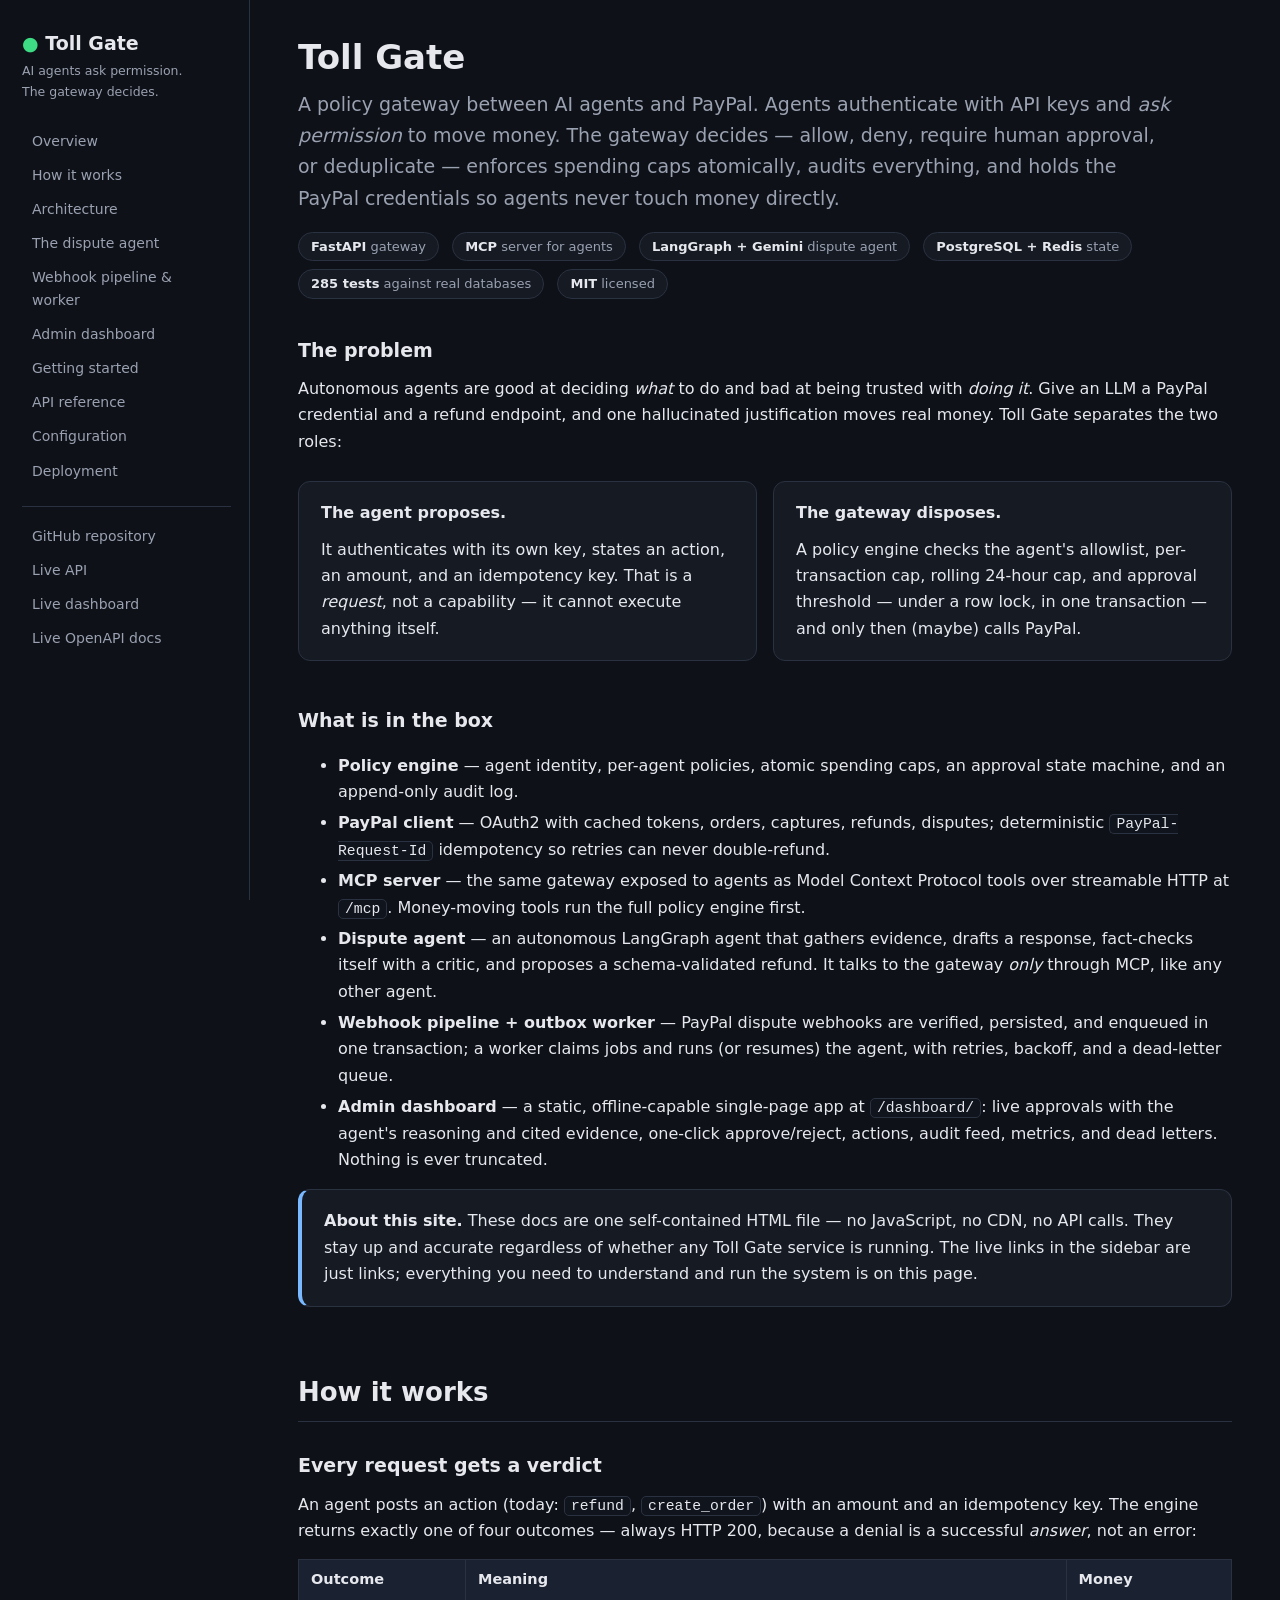
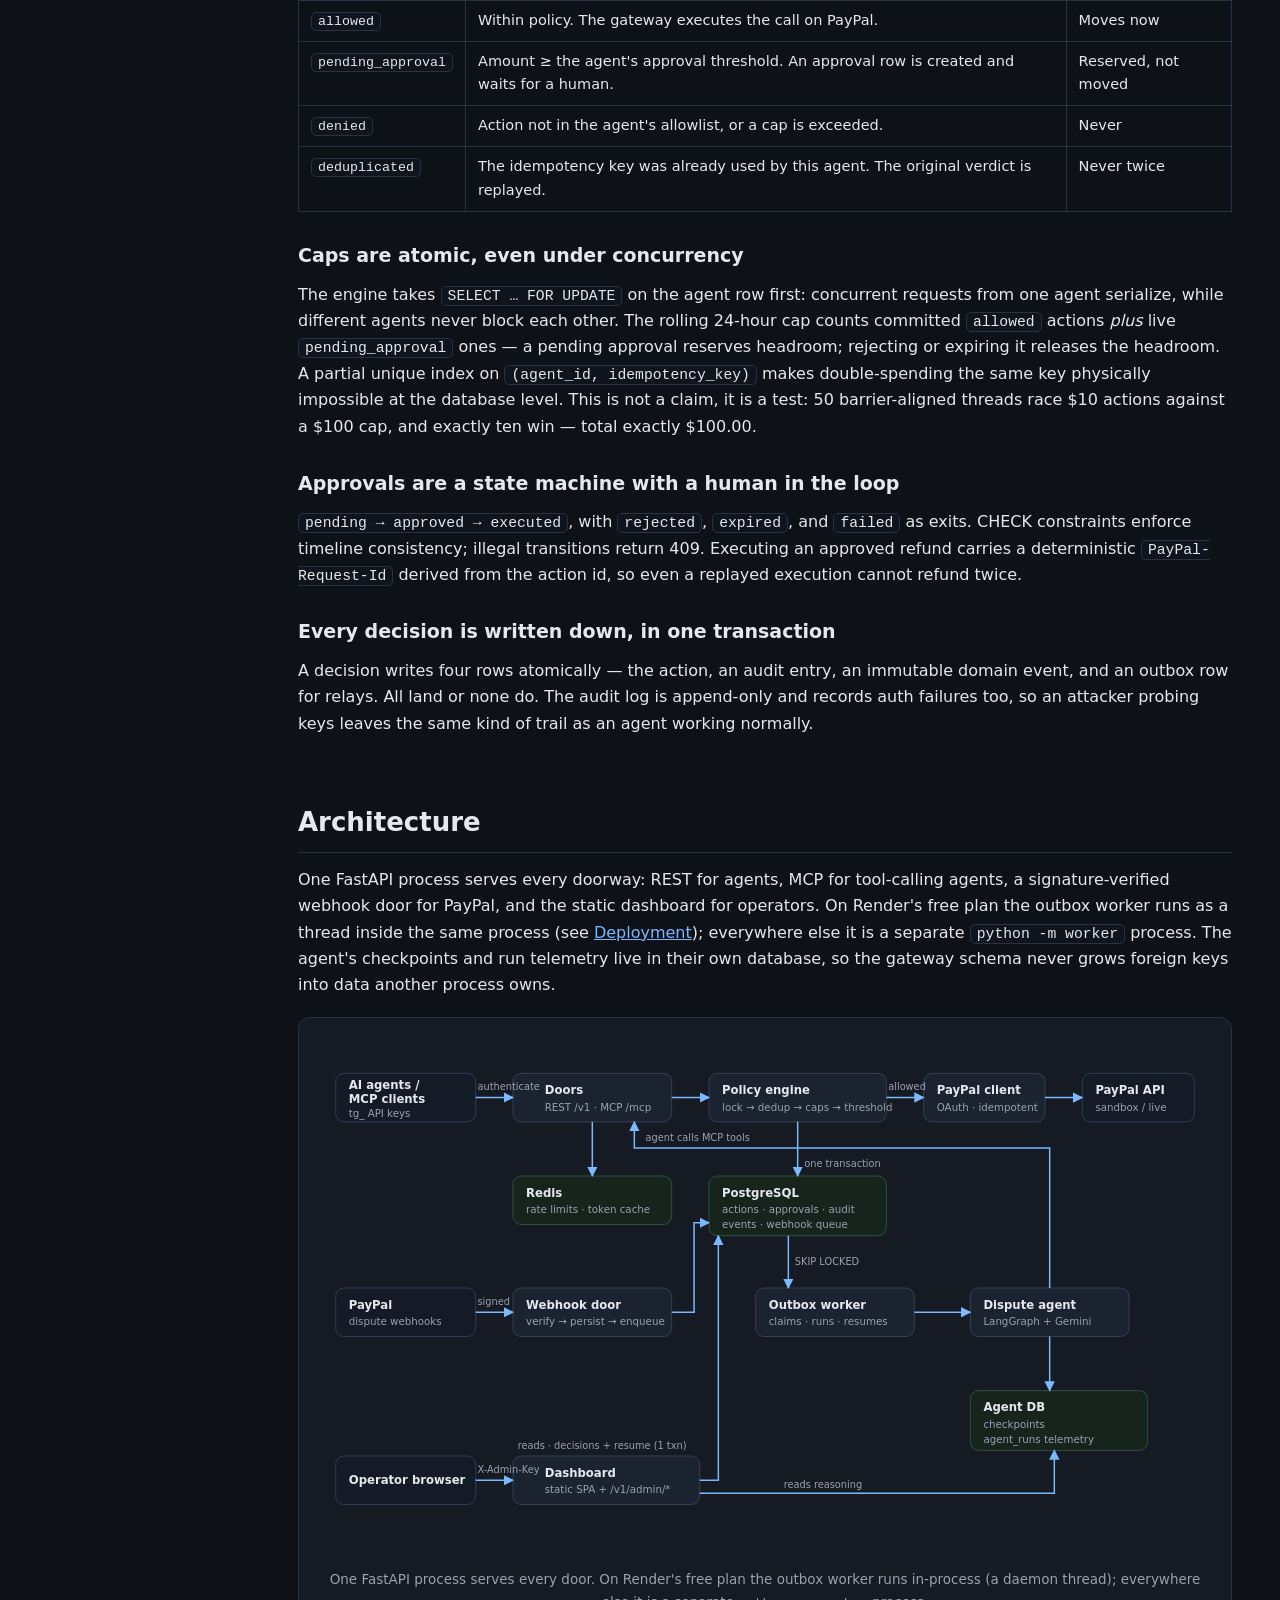
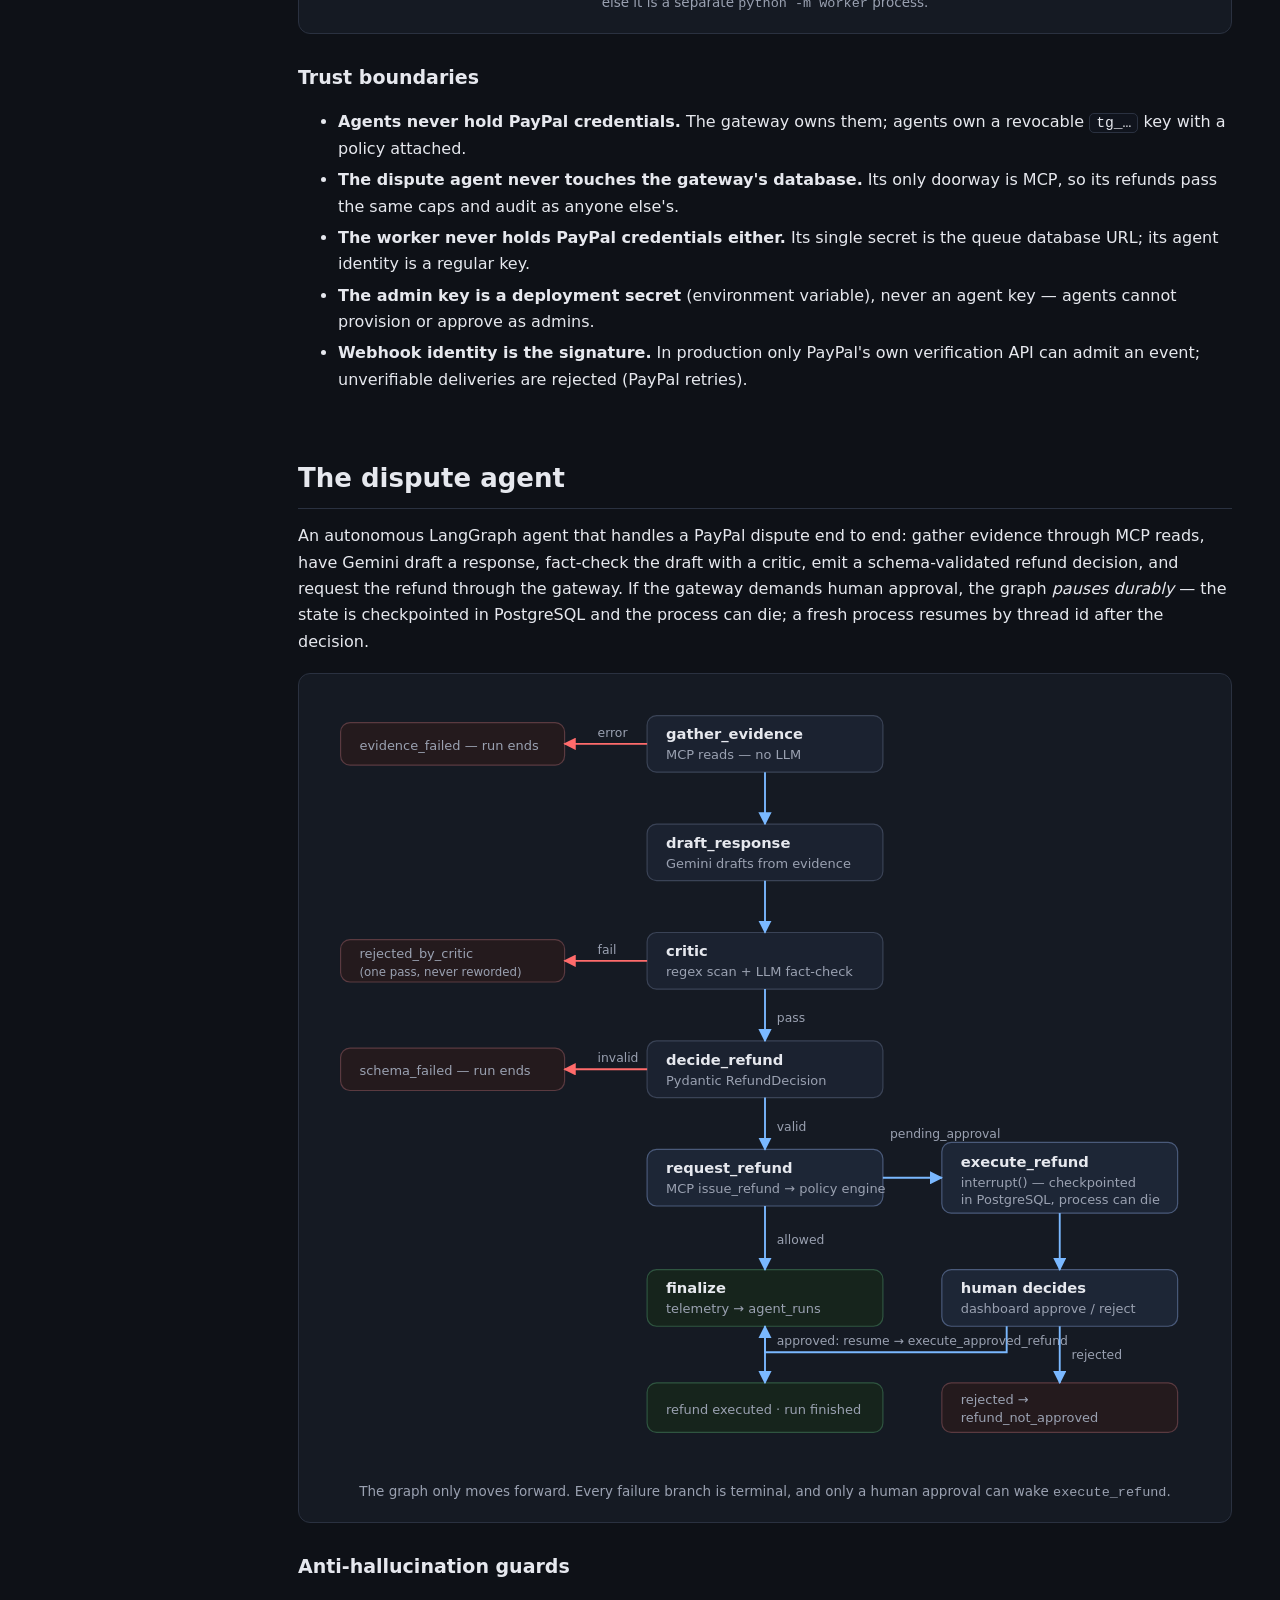
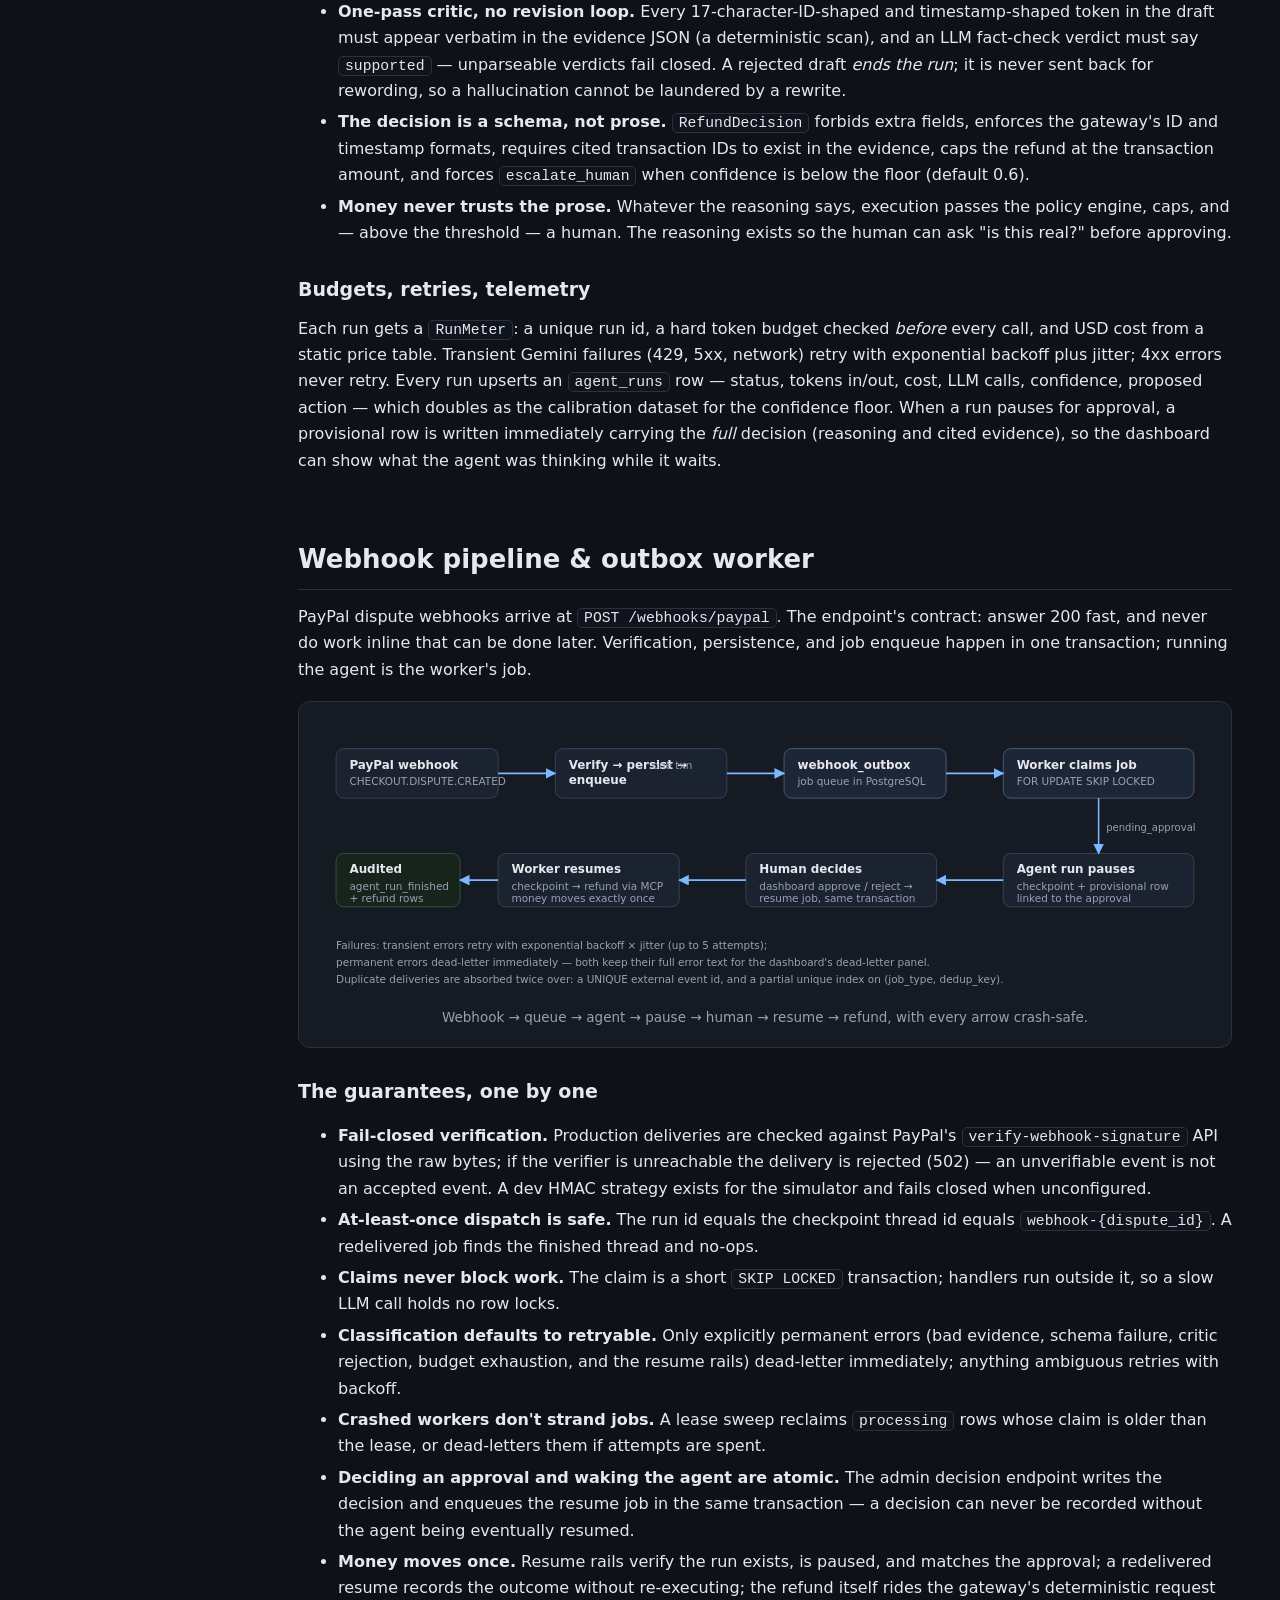
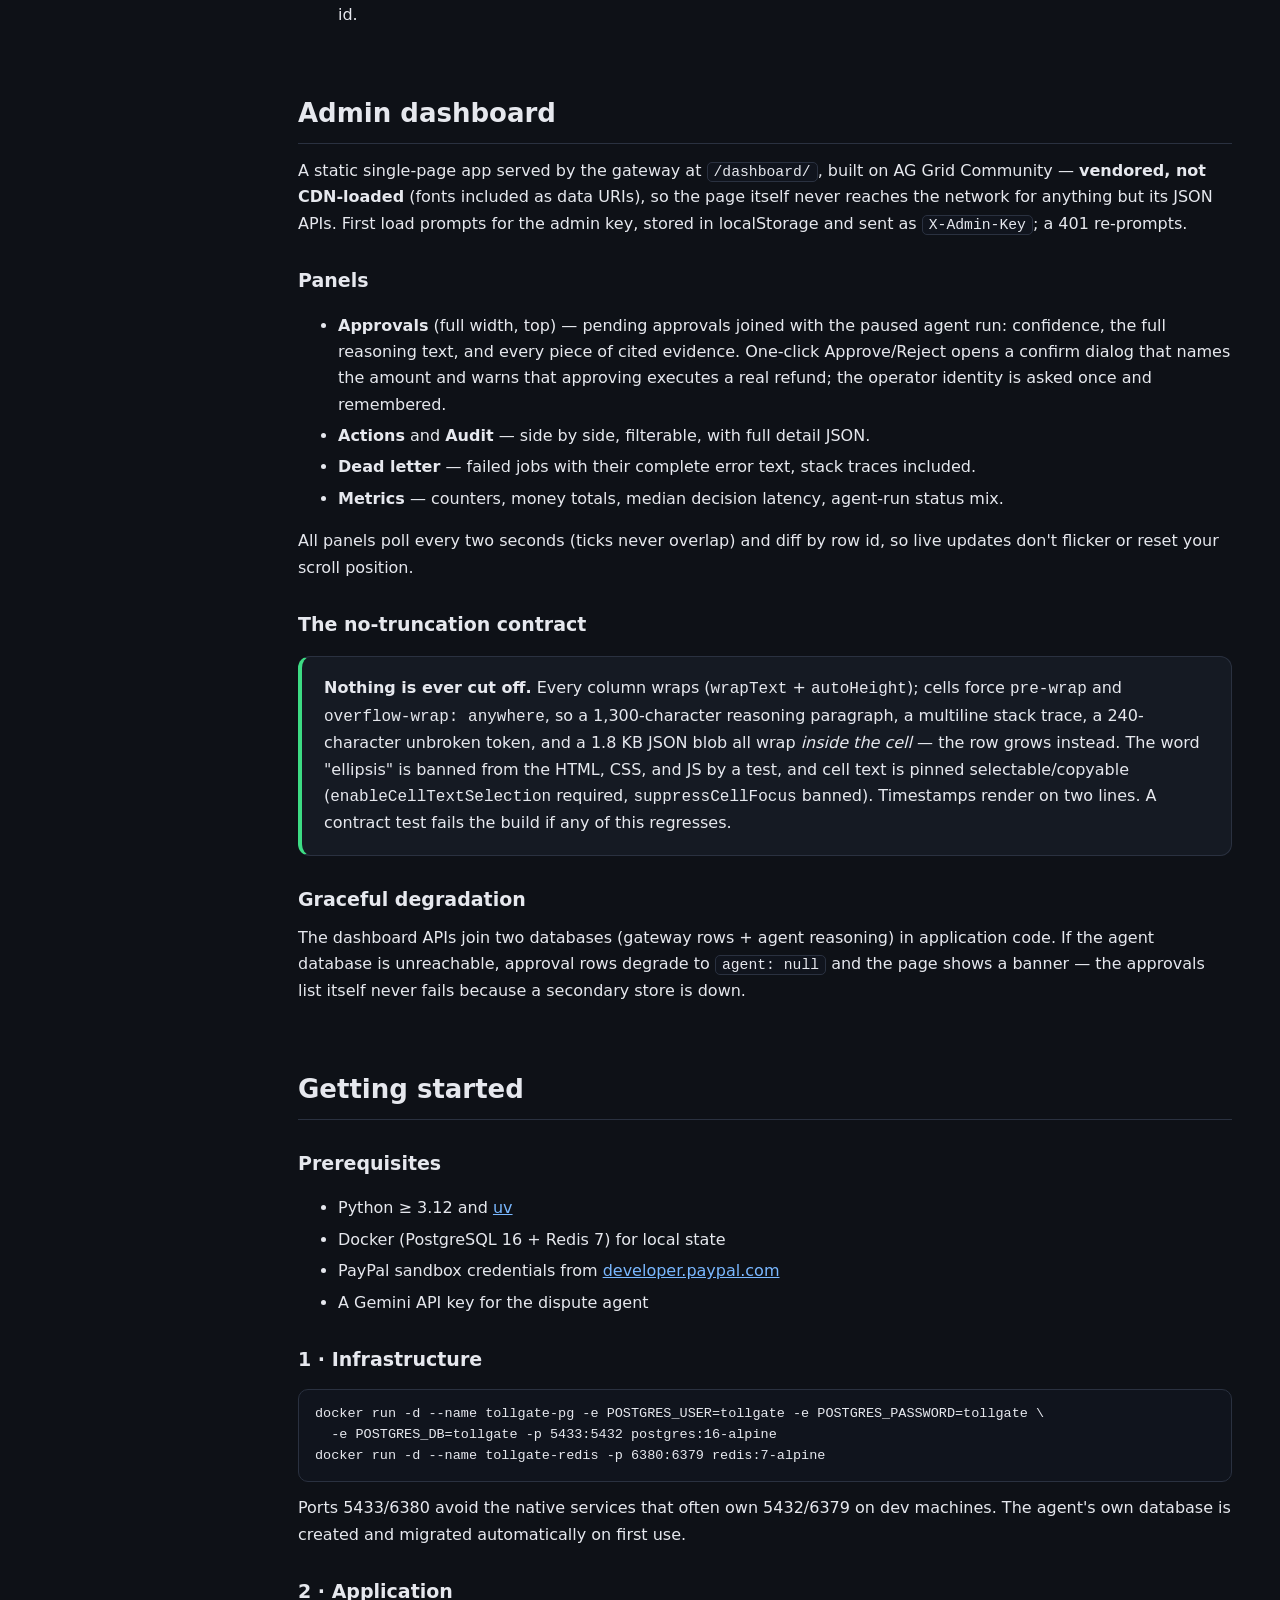
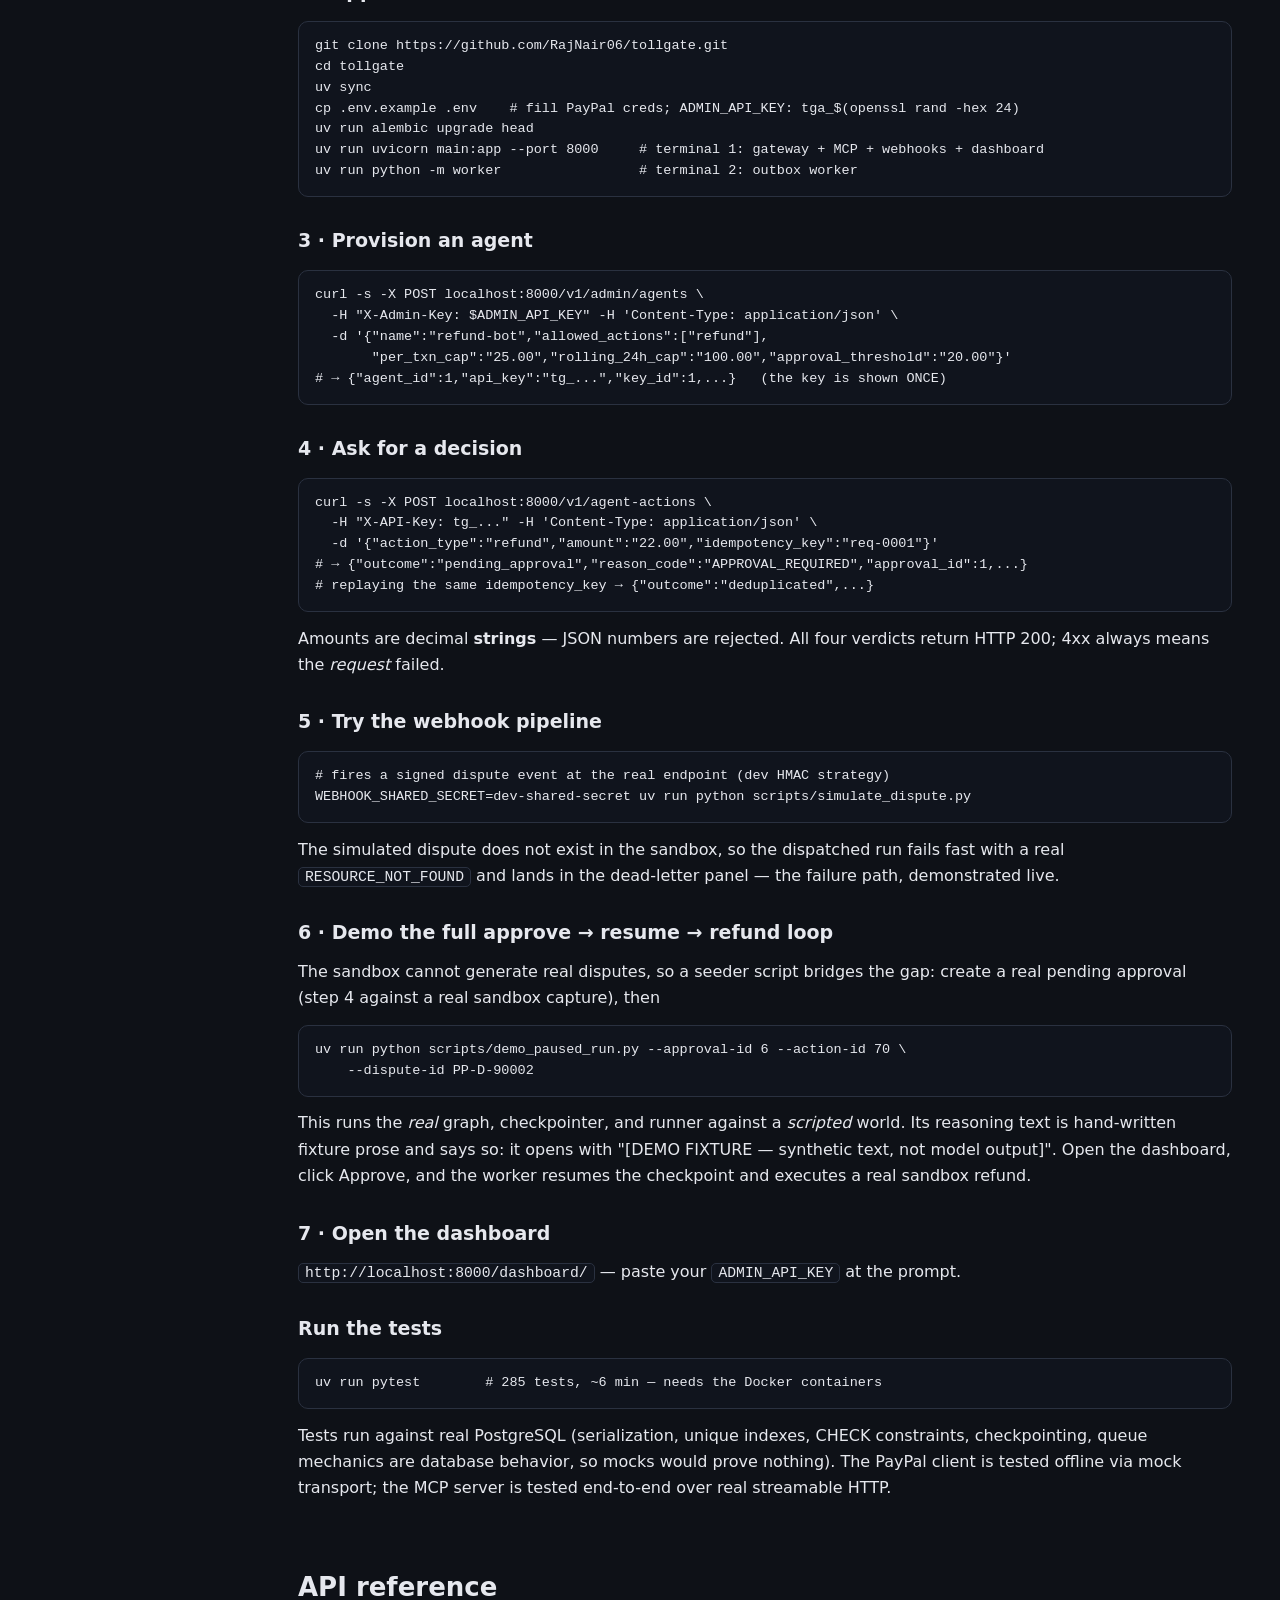
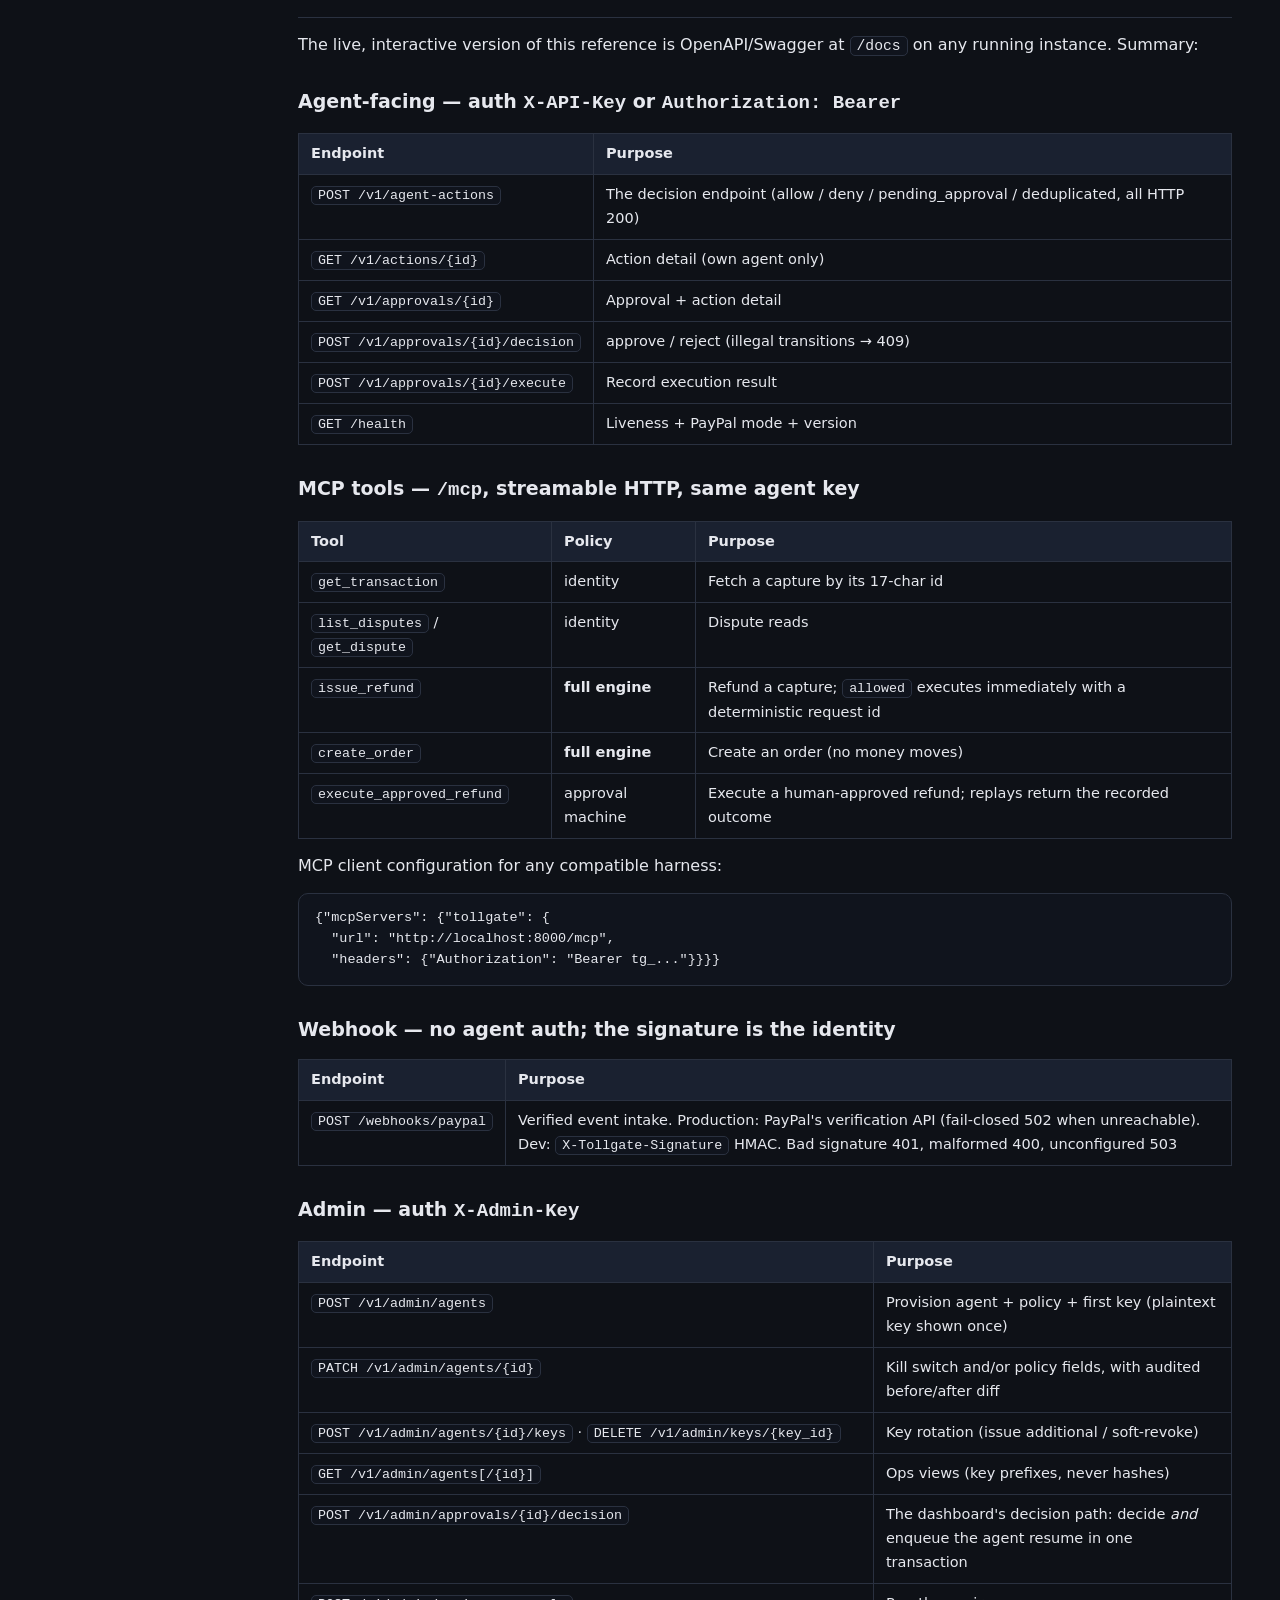
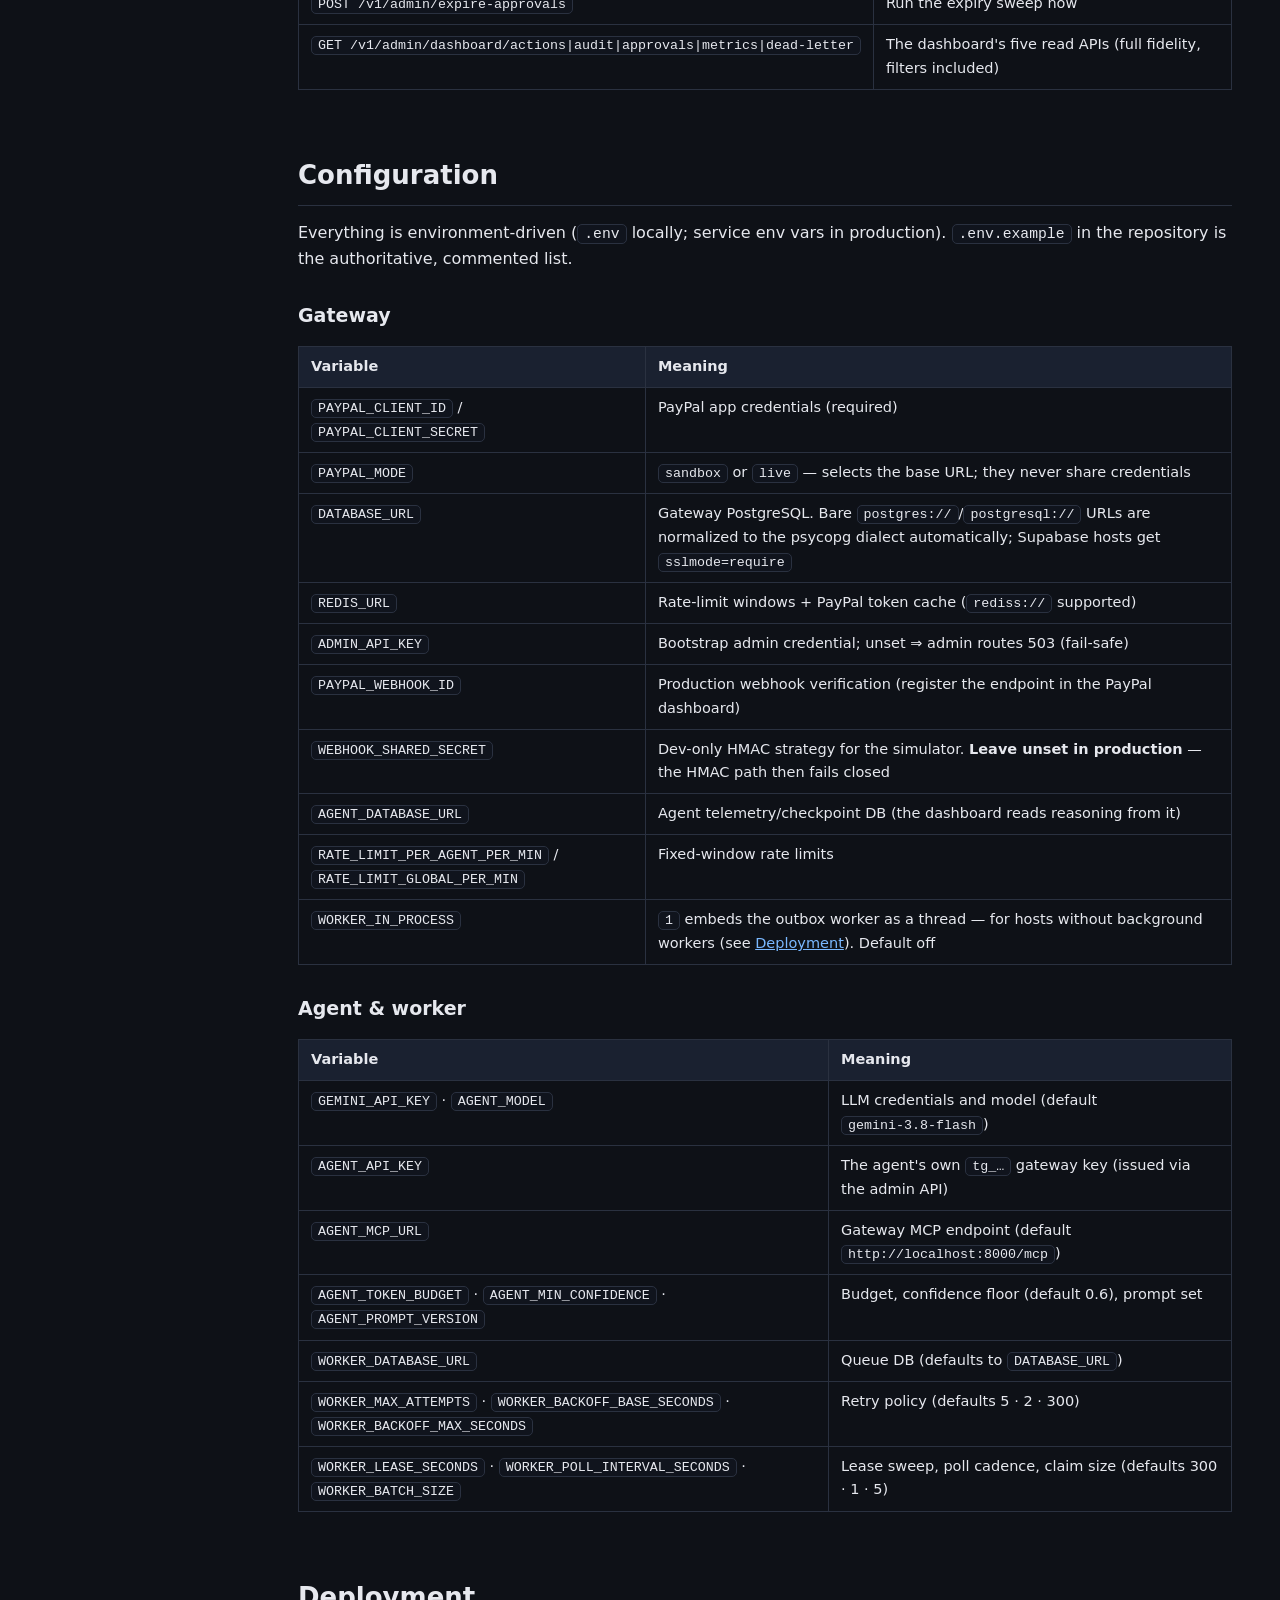
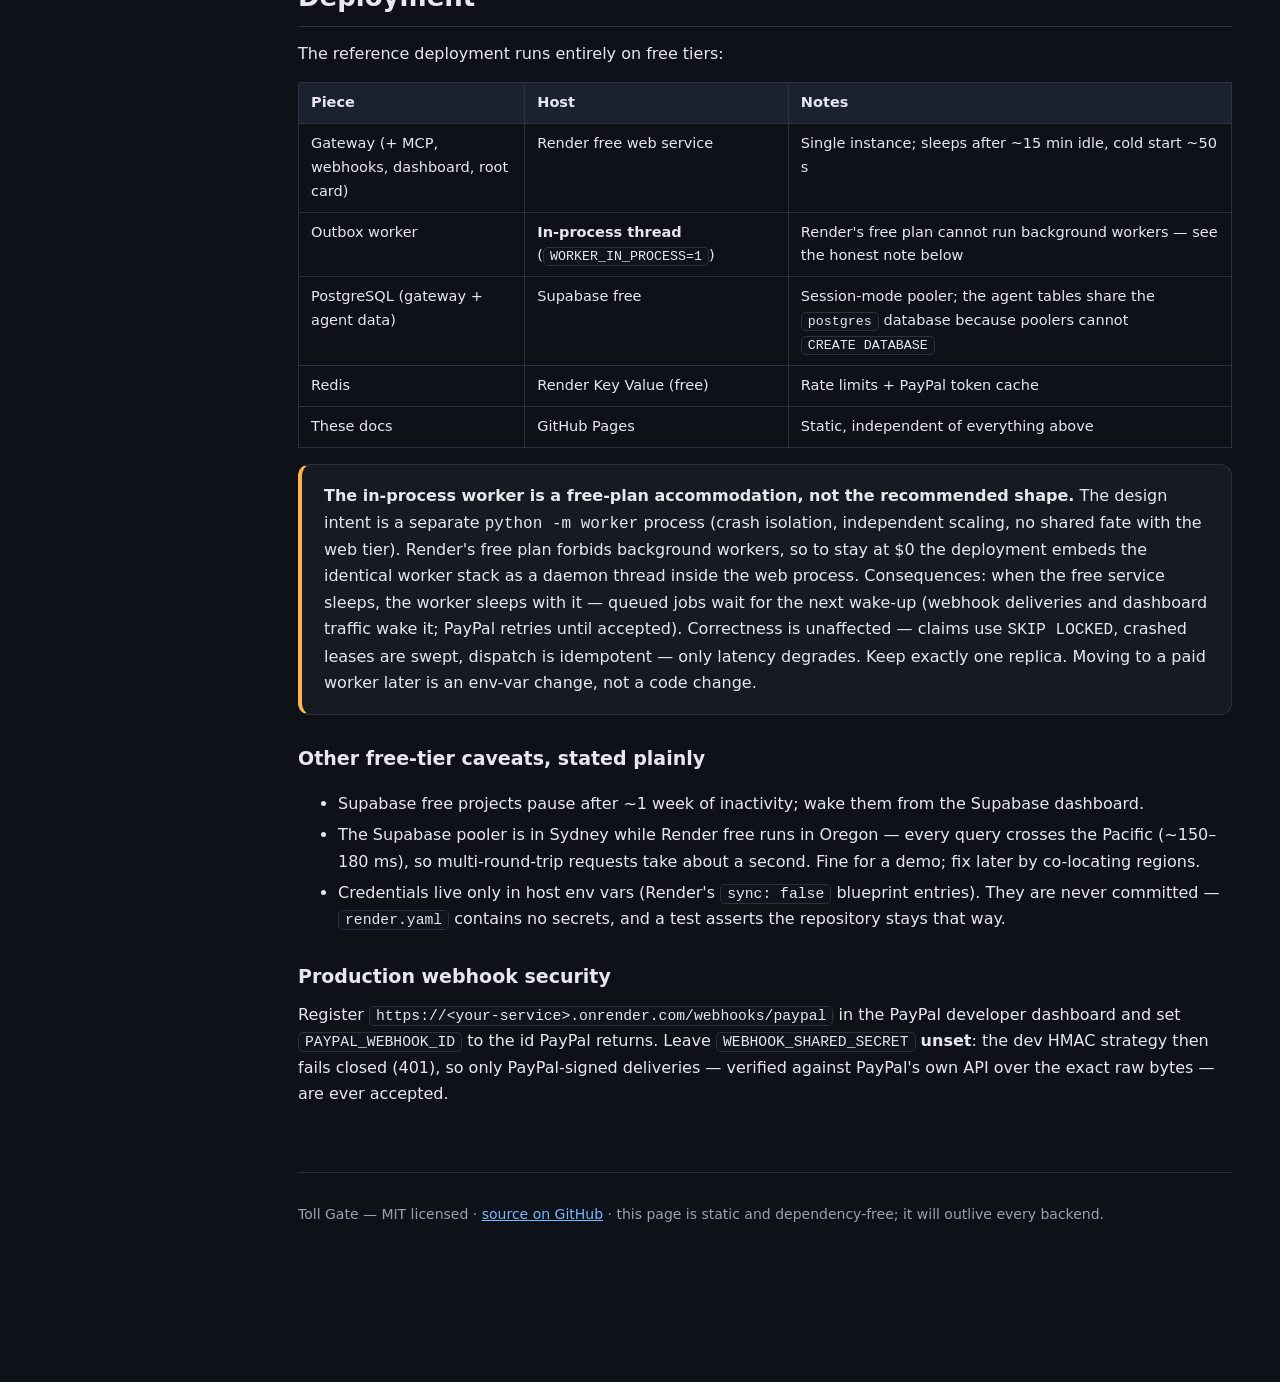
==== docs/index.html @ e4b14b69 "deployment: Render free-plan blueprint, in-process worker, Supabase URL normalization, static docs s" ====
<!doctype html>
<html lang="en">
<head>
<meta charset="utf-8">
<meta name="viewport" content="width=device-width, initial-scale=1">
<title>Toll Gate — a policy gateway between AI agents and PayPal</title>
<meta name="description" content="Toll Gate: AI agents ask permission to move money. A policy engine decides, caps spending, requires human approval, audits everything, and holds the PayPal credentials so agents never touch money directly.">
<!--
  This documentation site is deliberately dependency-free:
  no JavaScript, no CDN, no webfonts, no analytics, no API calls.
  One HTML file, inline CSS, inline SVG. It renders identically
  offline, from a double-click, or served from GitHub Pages — and
  it never breaks because some service is asleep.
-->
<style>
  :root {
    color-scheme: dark;
    --bg: #0e1117;
    --panel: #151a23;
    --panel-2: #1a2130;
    --border: #2a3140;
    --text: #e6e8ee;
    --muted: #9aa1b1;
    --link: #7ab8ff;
    --accent: #3ddc84;
    --warn: #ffb454;
    --bad: #ff6b6b;
    --code-bg: #10141d;
  }
  * { box-sizing: border-box; }
  html { scroll-behavior: smooth; }
  body {
    margin: 0;
    background: var(--bg);
    color: var(--text);
    font: 16px/1.65 system-ui, -apple-system, "Segoe UI", Roboto, "Helvetica Neue", Arial, sans-serif;
  }
  .layout { display: flex; max-width: 1280px; margin: 0 auto; }
  nav {
    width: 250px; flex: none; position: sticky; top: 0; align-self: flex-start;
    height: 100vh; overflow-y: auto; padding: 28px 18px 40px 22px;
    border-right: 1px solid var(--border);
  }
  nav .brand { font-size: 19px; font-weight: 700; margin-bottom: 2px; }
  nav .brand .dot { color: var(--accent); }
  nav .tagline { color: var(--muted); font-size: 12.5px; margin-bottom: 22px; }
  nav a {
    display: block; color: var(--muted); text-decoration: none;
    padding: 5px 10px; border-radius: 7px; font-size: 14px; margin: 1px 0;
  }
  nav a:hover { color: var(--text); background: var(--panel); }
  nav .ext { margin-top: 18px; border-top: 1px solid var(--border); padding-top: 12px; }
  main { flex: 1 1 auto; min-width: 0; padding: 36px 48px 90px; }
  section { margin-bottom: 64px; scroll-margin-top: 20px; }
  h1 { font-size: 34px; line-height: 1.25; margin: 0 0 10px; }
  h2 { font-size: 26px; margin: 0 0 14px; padding-bottom: 8px; border-bottom: 1px solid var(--border); }
  h3 { font-size: 19px; margin: 28px 0 8px; }
  p { margin: 10px 0; }
  a { color: var(--link); }
  .lede { font-size: 19px; color: var(--muted); max-width: 46em; }
  .hero-badges { margin: 18px 0 6px; }
  .badge {
    display: inline-block; padding: 3px 12px; margin: 0 8px 8px 0; border-radius: 999px;
    border: 1px solid var(--border); background: var(--panel); color: var(--muted); font-size: 13px;
  }
  .badge b { color: var(--text); font-weight: 600; }
  .card {
    background: var(--panel); border: 1px solid var(--border); border-radius: 12px;
    padding: 18px 22px; margin: 16px 0;
  }
  .card.note { border-left: 4px solid var(--link); }
  .card.warn { border-left: 4px solid var(--warn); }
  .card.good { border-left: 4px solid var(--accent); }
  .grid2 { display: grid; grid-template-columns: 1fr 1fr; gap: 16px; }
  @media (max-width: 900px) { .grid2 { grid-template-columns: 1fr; } }
  pre {
    background: var(--code-bg); border: 1px solid var(--border); border-radius: 10px;
    padding: 14px 16px; overflow-x: auto; font-size: 13.5px; line-height: 1.55;
  }
  code { font-family: ui-monospace, SFMono-Regular, Menlo, Consolas, "Liberation Mono", monospace; }
  p code, li code, td code { background: var(--code-bg); border: 1px solid var(--border); border-radius: 5px; padding: 1px 6px; font-size: 0.92em; }
  table { border-collapse: collapse; width: 100%; margin: 14px 0; font-size: 14.5px; }
  th, td { border: 1px solid var(--border); padding: 8px 12px; text-align: left; vertical-align: top; }
  th { background: var(--panel-2); }
  td code { white-space: nowrap; }
  .svgwrap { background: var(--panel); border: 1px solid var(--border); border-radius: 12px; padding: 18px; margin: 18px 0; overflow-x: auto; }
  .svgwrap svg { display: block; margin: 0 auto; max-width: 100%; height: auto; }
  .caption { color: var(--muted); font-size: 13.5px; text-align: center; margin-top: 10px; }
  ul.tight li, ol.tight li { margin: 5px 0; }
  footer { color: var(--muted); font-size: 14px; border-top: 1px solid var(--border); padding-top: 20px; }
  @media (max-width: 860px) {
    .layout { flex-direction: column; }
    nav { width: auto; height: auto; position: static; border-right: none;
          border-bottom: 1px solid var(--border); padding: 18px; }
    nav a { display: inline-block; }
    nav .ext { border-top: none; margin-top: 6px; padding-top: 0; }
    main { padding: 26px 20px 70px; }
  }
</style>
</head>
<body>
<div class="layout">

<nav>
  <div class="brand"><span class="dot">●</span> Toll Gate</div>
  <div class="tagline">AI agents ask permission.<br>The gateway decides.</div>
  <a href="#overview">Overview</a>
  <a href="#how">How it works</a>
  <a href="#architecture">Architecture</a>
  <a href="#agent">The dispute agent</a>
  <a href="#webhook-worker">Webhook pipeline &amp; worker</a>
  <a href="#dashboard">Admin dashboard</a>
  <a href="#getting-started">Getting started</a>
  <a href="#api">API reference</a>
  <a href="#configuration">Configuration</a>
  <a href="#deployment">Deployment</a>
  <div class="ext">
    <a href="https://github.com/RajNair06/tollgate">GitHub repository</a>
    <a href="https://tollgate.onrender.com/">Live API</a>
    <a href="https://tollgate.onrender.com/dashboard/">Live dashboard</a>
    <a href="https://tollgate.onrender.com/docs">Live OpenAPI docs</a>
  </div>
</nav>

<main>

<!-- ================================================================ -->
<section id="overview">
  <h1>Toll Gate</h1>
  <p class="lede">A policy gateway between AI agents and PayPal. Agents authenticate
  with API keys and <em>ask permission</em> to move money. The gateway decides —
  allow, deny, require human approval, or deduplicate — enforces spending caps
  atomically, audits everything, and holds the PayPal credentials so agents
  never touch money directly.</p>

  <div class="hero-badges">
    <span class="badge"><b>FastAPI</b> gateway</span>
    <span class="badge"><b>MCP</b> server for agents</span>
    <span class="badge"><b>LangGraph + Gemini</b> dispute agent</span>
    <span class="badge"><b>PostgreSQL + Redis</b> state</span>
    <span class="badge"><b>285 tests</b> against real databases</span>
    <span class="badge"><b>MIT</b> licensed</span>
  </div>

  <h3>The problem</h3>
  <p>Autonomous agents are good at deciding <em>what</em> to do and bad at being
  trusted with <em>doing it</em>. Give an LLM a PayPal credential and a refund
  endpoint, and one hallucinated justification moves real money. Toll Gate
  separates the two roles:</p>
  <div class="grid2">
    <div class="card">
      <b>The agent proposes.</b>
      <p style="margin-bottom:0">It authenticates with its own key, states an
      action, an amount, and an idempotency key. That is a <em>request</em>,
      not a capability — it cannot execute anything itself.</p>
    </div>
    <div class="card">
      <b>The gateway disposes.</b>
      <p style="margin-bottom:0">A policy engine checks the agent's allowlist,
      per-transaction cap, rolling 24-hour cap, and approval threshold — under
      a row lock, in one transaction — and only then (maybe) calls PayPal.</p>
    </div>
  </div>

  <h3>What is in the box</h3>
  <ul class="tight">
    <li><b>Policy engine</b> — agent identity, per-agent policies, atomic spending caps, an approval state machine, and an append-only audit log.</li>
    <li><b>PayPal client</b> — OAuth2 with cached tokens, orders, captures, refunds, disputes; deterministic <code>PayPal-Request-Id</code> idempotency so retries can never double-refund.</li>
    <li><b>MCP server</b> — the same gateway exposed to agents as Model Context Protocol tools over streamable HTTP at <code>/mcp</code>. Money-moving tools run the full policy engine first.</li>
    <li><b>Dispute agent</b> — an autonomous LangGraph agent that gathers evidence, drafts a response, fact-checks itself with a critic, and proposes a schema-validated refund. It talks to the gateway <em>only</em> through MCP, like any other agent.</li>
    <li><b>Webhook pipeline + outbox worker</b> — PayPal dispute webhooks are verified, persisted, and enqueued in one transaction; a worker claims jobs and runs (or resumes) the agent, with retries, backoff, and a dead-letter queue.</li>
    <li><b>Admin dashboard</b> — a static, offline-capable single-page app at <code>/dashboard/</code>: live approvals with the agent's reasoning and cited evidence, one-click approve/reject, actions, audit feed, metrics, and dead letters. Nothing is ever truncated.</li>
  </ul>

  <div class="card note">
    <b>About this site.</b> These docs are one self-contained HTML file — no
    JavaScript, no CDN, no API calls. They stay up and accurate regardless of
    whether any Toll Gate service is running. The live links in the sidebar
    are just links; everything you need to understand and run the system is
    on this page.
  </div>
</section>

<!-- ================================================================ -->
<section id="how">
  <h2>How it works</h2>

  <h3>Every request gets a verdict</h3>
  <p>An agent posts an action (today: <code>refund</code>, <code>create_order</code>)
  with an amount and an idempotency key. The engine returns exactly one of four
  outcomes — always HTTP 200, because a denial is a successful <em>answer</em>,
  not an error:</p>
  <table>
    <tr><th>Outcome</th><th>Meaning</th><th>Money</th></tr>
    <tr><td><code>allowed</code></td><td>Within policy. The gateway executes the call on PayPal.</td><td>Moves now</td></tr>
    <tr><td><code>pending_approval</code></td><td>Amount ≥ the agent's approval threshold. An approval row is created and waits for a human.</td><td>Reserved, not moved</td></tr>
    <tr><td><code>denied</code></td><td>Action not in the agent's allowlist, or a cap is exceeded.</td><td>Never</td></tr>
    <tr><td><code>deduplicated</code></td><td>The idempotency key was already used by this agent. The original verdict is replayed.</td><td>Never twice</td></tr>
  </table>

  <h3>Caps are atomic, even under concurrency</h3>
  <p>The engine takes <code>SELECT … FOR UPDATE</code> on the agent row first:
  concurrent requests from one agent serialize, while different agents never
  block each other. The rolling 24-hour cap counts committed <code>allowed</code>
  actions <em>plus</em> live <code>pending_approval</code> ones — a pending
  approval reserves headroom; rejecting or expiring it releases the headroom.
  A partial unique index on <code>(agent_id, idempotency_key)</code> makes
  double-spending the same key physically impossible at the database level.
  This is not a claim, it is a test: 50 barrier-aligned threads race $10
  actions against a $100 cap, and exactly ten win — total exactly $100.00.</p>

  <h3>Approvals are a state machine with a human in the loop</h3>
  <p><code>pending → approved → executed</code>, with <code>rejected</code>,
  <code>expired</code>, and <code>failed</code> as exits. CHECK constraints
  enforce timeline consistency; illegal transitions return 409. Executing an
  approved refund carries a deterministic <code>PayPal-Request-Id</code>
  derived from the action id, so even a replayed execution cannot refund twice.</p>

  <h3>Every decision is written down, in one transaction</h3>
  <p>A decision writes four rows atomically — the action, an audit entry, an
  immutable domain event, and an outbox row for relays. All land or none do.
  The audit log is append-only and records auth failures too, so an attacker
  probing keys leaves the same kind of trail as an agent working normally.</p>
</section>

<!-- ================================================================ -->
<section id="architecture">
  <h2>Architecture</h2>
  <p>One FastAPI process serves every doorway: REST for agents, MCP for
  tool-calling agents, a signature-verified webhook door for PayPal, and the
  static dashboard for operators. On Render's free plan the outbox worker runs
  as a thread inside the same process (see <a href="#deployment">Deployment</a>);
  everywhere else it is a separate <code>python -m worker</code> process. The
  agent's checkpoints and run telemetry live in their own database, so the
  gateway schema never grows foreign keys into data another process owns.</p>

  <div class="svgwrap">
  <svg viewBox="0 0 960 560" role="img" aria-label="System architecture diagram">
    <defs>
      <marker id="arr" viewBox="0 0 10 10" refX="9" refY="5" markerWidth="7" markerHeight="7" orient="auto-start-reverse">
        <path d="M 0 0 L 10 5 L 0 10 z" fill="#7ab8ff"/>
      </marker>
    </defs>
    <style>
      .box { fill: #1b2230; stroke: #3a4356; }
      .ext { fill: #141a26; stroke: #33405a; }
      .db  { fill: #16241c; stroke: #2f5540; }
      .t   { fill: #e6e8ee; font: 600 13px system-ui, sans-serif; }
      .s   { fill: #9aa1b1; font: 11.5px system-ui, sans-serif; }
      .l   { fill: #9aa1b1; font: 11px system-ui, sans-serif; }
      .a   { stroke: #7ab8ff; stroke-width: 1.6; fill: none; marker-end: url(#arr); }
    </style>

    <!-- band 1: agent traffic — doors → policy engine → PayPal -->
    <rect class="ext" x="20" y="40" width="150" height="52" rx="9"/>
    <text class="t" x="34" y="57">AI agents /</text>
    <text class="t" x="34" y="72">MCP clients</text>
    <text class="s" x="34" y="87">tg_ API keys</text>

    <rect class="box" x="210" y="40" width="170" height="52" rx="9"/>
    <text class="t" x="244" y="62">Doors</text>
    <text class="s" x="244" y="80">REST /v1 · MCP /mcp</text>

    <rect class="box" x="420" y="40" width="190" height="52" rx="9"/>
    <text class="t" x="434" y="62">Policy engine</text>
    <text class="s" x="434" y="80">lock → dedup → caps → threshold</text>

    <rect class="box" x="650" y="40" width="130" height="52" rx="9"/>
    <text class="t" x="664" y="62">PayPal client</text>
    <text class="s" x="664" y="80">OAuth · idempotent</text>

    <rect class="ext" x="820" y="40" width="120" height="52" rx="9"/>
    <text class="t" x="834" y="62">PayPal API</text>
    <text class="s" x="834" y="80">sandbox / live</text>

    <path class="a" d="M170,66 H210"/>
    <text class="l" x="172" y="58">authenticate</text>
    <path class="a" d="M380,66 H420"/>
    <path class="a" d="M610,66 H650"/>
    <text class="l" x="612" y="58">allowed</text>
    <path class="a" d="M780,66 H820"/>

    <rect class="db" x="210" y="150" width="170" height="52" rx="9"/>
    <text class="t" x="224" y="172">Redis</text>
    <text class="s" x="224" y="190">rate limits · token cache</text>
    <path class="a" d="M295,92 V150"/>

    <rect class="db" x="420" y="150" width="190" height="64" rx="9"/>
    <text class="t" x="434" y="172">PostgreSQL</text>
    <text class="s" x="434" y="190">actions · approvals · audit</text>
    <text class="s" x="434" y="206">events · webhook queue</text>
    <path class="a" d="M515,92 V150"/>
    <text class="l" x="522" y="140">one transaction</text>

    <!-- band 2: webhook pipeline — door → queue → worker → agent -->
    <rect class="ext" x="20" y="270" width="150" height="52" rx="9"/>
    <text class="t" x="34" y="292">PayPal</text>
    <text class="s" x="34" y="310">dispute webhooks</text>

    <rect class="box" x="210" y="270" width="170" height="52" rx="9"/>
    <text class="t" x="224" y="292">Webhook door</text>
    <text class="s" x="224" y="310">verify → persist → enqueue</text>

    <path class="a" d="M170,296 H210"/>
    <text class="l" x="172" y="288">signed</text>
    <path class="a" d="M380,296 H404 V200 H420"/>

    <rect class="box" x="470" y="270" width="170" height="52" rx="9"/>
    <text class="t" x="484" y="292">Outbox worker</text>
    <text class="s" x="484" y="310">claims · runs · resumes</text>
    <path class="a" d="M505,214 V270"/>
    <text class="l" x="512" y="245">SKIP LOCKED</text>

    <rect class="box" x="700" y="270" width="170" height="52" rx="9"/>
    <text class="t" x="714" y="292">Dispute agent</text>
    <text class="s" x="714" y="310">LangGraph + Gemini</text>
    <path class="a" d="M640,296 H700"/>

    <path class="a" d="M785,270 V120 H340 V92"/>
    <text class="l" x="352" y="112">agent calls MCP tools</text>

    <rect class="db" x="700" y="380" width="190" height="64" rx="9"/>
    <text class="t" x="714" y="402">Agent DB</text>
    <text class="s" x="714" y="420">checkpoints</text>
    <text class="s" x="714" y="436">agent_runs telemetry</text>
    <path class="a" d="M785,322 V380"/>

    <!-- band 3: operator — dashboard reads and decides -->
    <rect class="ext" x="20" y="450" width="150" height="52" rx="9"/>
    <text class="t" x="34" y="480">Operator browser</text>

    <rect class="box" x="210" y="450" width="200" height="52" rx="9"/>
    <text class="t" x="244" y="472">Dashboard</text>
    <text class="s" x="244" y="490">static SPA + /v1/admin/*</text>

    <path class="a" d="M170,476 H210"/>
    <text class="l" x="172" y="468">X-Admin-Key</text>
    <path class="a" d="M410,476 H430 V214"/>
    <text class="l" x="215" y="442">reads · decisions + resume (1 txn)</text>
    <path class="a" d="M410,490 H790 V444"/>
    <text class="l" x="500" y="484">reads reasoning</text>
  </svg>
  <div class="caption">One FastAPI process serves every door. On Render's free
  plan the outbox worker runs in-process (a daemon thread); everywhere else it
  is a separate <code>python -m worker</code> process.</div>
  </div>

  <h3>Trust boundaries</h3>
  <ul class="tight">
    <li><b>Agents never hold PayPal credentials.</b> The gateway owns them; agents own a revocable <code>tg_…</code> key with a policy attached.</li>
    <li><b>The dispute agent never touches the gateway's database.</b> Its only doorway is MCP, so its refunds pass the same caps and audit as anyone else's.</li>
    <li><b>The worker never holds PayPal credentials either.</b> Its single secret is the queue database URL; its agent identity is a regular key.</li>
    <li><b>The admin key is a deployment secret</b> (environment variable), never an agent key — agents cannot provision or approve as admins.</li>
    <li><b>Webhook identity is the signature.</b> In production only PayPal's own verification API can admit an event; unverifiable deliveries are rejected (PayPal retries).</li>
  </ul>
</section>

<!-- ================================================================ -->
<section id="agent">
  <h2>The dispute agent</h2>
  <p>An autonomous LangGraph agent that handles a PayPal dispute end to end:
  gather evidence through MCP reads, have Gemini draft a response, fact-check
  the draft with a critic, emit a schema-validated refund decision, and request
  the refund through the gateway. If the gateway demands human approval, the
  graph <em>pauses durably</em> — the state is checkpointed in PostgreSQL and
  the process can die; a fresh process resumes by thread id after the decision.</p>

  <div class="svgwrap">
  <svg viewBox="0 0 760 660" role="img" aria-label="Dispute agent graph">
    <defs>
      <marker id="arr2" viewBox="0 0 10 10" refX="9" refY="5" markerWidth="7" markerHeight="7" orient="auto-start-reverse">
        <path d="M 0 0 L 10 5 L 0 10 z" fill="#7ab8ff"/>
      </marker>
      <marker id="arr2r" viewBox="0 0 10 10" refX="9" refY="5" markerWidth="7" markerHeight="7" orient="auto-start-reverse">
        <path d="M 0 0 L 10 5 L 0 10 z" fill="#ff6b6b"/>
      </marker>
    </defs>
    <style>
      .n   { fill: #1b2230; stroke: #3a4356; }
      .nh  { fill: #1d2636; stroke: #4a5a7a; }
      .term{ fill: #241a1d; stroke: #5a3a40; }
      .ok  { fill: #16241c; stroke: #2f5540; }
      .t   { fill: #e6e8ee; font: 600 13px system-ui, sans-serif; }
      .s   { fill: #9aa1b1; font: 11.5px system-ui, sans-serif; }
      .a   { stroke: #7ab8ff; stroke-width: 1.6; fill: none; marker-end: url(#arr2); }
      .ar  { stroke: #ff6b6b; stroke-width: 1.5; fill: none; marker-end: url(#arr2r); }
      .l   { fill: #9aa1b1; font: 11px system-ui, sans-serif; }
    </style>

    <rect class="n" x="280" y="20" width="200" height="48" rx="8"/>
    <text class="t" x="296" y="40">gather_evidence</text>
    <text class="s" x="296" y="57">MCP reads — no LLM</text>

    <rect class="n" x="280" y="112" width="200" height="48" rx="8"/>
    <text class="t" x="296" y="132">draft_response</text>
    <text class="s" x="296" y="149">Gemini drafts from evidence</text>

    <rect class="n" x="280" y="204" width="200" height="48" rx="8"/>
    <text class="t" x="296" y="224">critic</text>
    <text class="s" x="296" y="241">regex scan + LLM fact-check</text>

    <rect class="n" x="280" y="296" width="200" height="48" rx="8"/>
    <text class="t" x="296" y="316">decide_refund</text>
    <text class="s" x="296" y="333">Pydantic RefundDecision</text>

    <rect class="nh" x="280" y="388" width="200" height="48" rx="8"/>
    <text class="t" x="296" y="408">request_refund</text>
    <text class="s" x="296" y="425">MCP issue_refund → policy engine</text>

    <rect class="ok" x="280" y="490" width="200" height="48" rx="8"/>
    <text class="t" x="296" y="510">finalize</text>
    <text class="s" x="296" y="527">telemetry → agent_runs</text>

    <rect class="ok" x="280" y="586" width="200" height="42" rx="8"/>
    <text class="s" x="296" y="612">refund executed · run finished</text>

    <!-- pause branch -->
    <rect class="nh" x="530" y="382" width="200" height="60" rx="8"/>
    <text class="t" x="546" y="403">execute_refund</text>
    <text class="s" x="546" y="420">interrupt() — checkpointed</text>
    <text class="s" x="546" y="434">in PostgreSQL, process can die</text>

    <rect class="nh" x="530" y="490" width="200" height="48" rx="8"/>
    <text class="t" x="546" y="510">human decides</text>
    <text class="s" x="546" y="527">dashboard approve / reject</text>

    <!-- terminals -->
    <rect class="term" x="20" y="26" width="190" height="36" rx="8"/>
    <text class="s" x="36" y="49">evidence_failed — run ends</text>

    <rect class="term" x="20" y="210" width="190" height="36" rx="8"/>
    <text class="s" x="36" y="226">rejected_by_critic</text>
    <text class="s" x="36" y="241" style="font-size:10px">(one pass, never reworded)</text>

    <rect class="term" x="20" y="302" width="190" height="36" rx="8"/>
    <text class="s" x="36" y="325">schema_failed — run ends</text>

    <rect class="term" x="530" y="586" width="200" height="42" rx="8"/>
    <text class="s" x="546" y="604">rejected →</text>
    <text class="s" x="546" y="619">refund_not_approved</text>

    <!-- arrows -->
    <path class="a" d="M380,68 V112"/>
    <path class="a" d="M380,160 V204"/>
    <path class="a" d="M380,252 V296"/>
    <text class="l" x="390" y="280">pass</text>
    <path class="a" d="M380,344 V388"/>
    <text class="l" x="390" y="372">valid</text>
    <path class="a" d="M380,436 V490"/>
    <text class="l" x="390" y="468">allowed</text>
    <path class="a" d="M380,538 V586"/>

    <path class="a" d="M480,412 H530"/>
    <text class="l" x="486" y="378">pending_approval</text>
    <path class="a" d="M630,442 V490"/>
    <path class="a" d="M585,538 V560 H380 V538"/>
    <text class="l" x="390" y="554">approved: resume → execute_approved_refund</text>
    <path class="a" d="M630,538 V586"/>
    <text class="l" x="640" y="566">rejected</text>

    <path class="ar" d="M280,44 H210"/>
    <text class="l" x="238" y="38">error</text>
    <path class="ar" d="M280,228 H210"/>
    <text class="l" x="238" y="222">fail</text>
    <path class="ar" d="M280,320 H210"/>
    <text class="l" x="238" y="314">invalid</text>
  </svg>
  <div class="caption">The graph only moves forward. Every failure branch is
  terminal, and only a human approval can wake <code>execute_refund</code>.</div>
  </div>

  <h3>Anti-hallucination guards</h3>
  <ul class="tight">
    <li><b>One-pass critic, no revision loop.</b> Every 17-character-ID-shaped and timestamp-shaped token in the draft must appear verbatim in the evidence JSON (a deterministic scan), and an LLM fact-check verdict must say <code>supported</code> — unparseable verdicts fail closed. A rejected draft <em>ends the run</em>; it is never sent back for rewording, so a hallucination cannot be laundered by a rewrite.</li>
    <li><b>The decision is a schema, not prose.</b> <code>RefundDecision</code> forbids extra fields, enforces the gateway's ID and timestamp formats, requires cited transaction IDs to exist in the evidence, caps the refund at the transaction amount, and forces <code>escalate_human</code> when confidence is below the floor (default 0.6).</li>
    <li><b>Money never trusts the prose.</b> Whatever the reasoning says, execution passes the policy engine, caps, and — above the threshold — a human. The reasoning exists so the human can ask "is this real?" before approving.</li>
  </ul>

  <h3>Budgets, retries, telemetry</h3>
  <p>Each run gets a <code>RunMeter</code>: a unique run id, a hard token
  budget checked <em>before</em> every call, and USD cost from a static price
  table. Transient Gemini failures (429, 5xx, network) retry with exponential
  backoff plus jitter; 4xx errors never retry. Every run upserts an
  <code>agent_runs</code> row — status, tokens in/out, cost, LLM calls,
  confidence, proposed action — which doubles as the calibration dataset for
  the confidence floor. When a run pauses for approval, a provisional row is
  written immediately carrying the <em>full</em> decision (reasoning and cited
  evidence), so the dashboard can show what the agent was thinking while it
  waits.</p>
</section>

<!-- ================================================================ -->
<section id="webhook-worker">
  <h2>Webhook pipeline &amp; outbox worker</h2>
  <p>PayPal dispute webhooks arrive at <code>POST /webhooks/paypal</code>.
  The endpoint's contract: answer 200 fast, and never do work inline that can
  be done later. Verification, persistence, and job enqueue happen in one
  transaction; running the agent is the worker's job.</p>

  <div class="svgwrap">
  <svg viewBox="0 0 940 290" role="img" aria-label="Webhook to refund pipeline">
    <defs>
      <marker id="arr3" viewBox="0 0 10 10" refX="9" refY="5" markerWidth="7" markerHeight="7" orient="auto-start-reverse">
        <path d="M 0 0 L 10 5 L 0 10 z" fill="#7ab8ff"/>
      </marker>
    </defs>
    <style>
      .n { fill: #1b2230; stroke: #3a4356; }
      .h { fill: #1d2636; stroke: #4a5a7a; }
      .g { fill: #16241c; stroke: #2f5540; }
      .t { fill: #e6e8ee; font: 600 12.5px system-ui, sans-serif; }
      .s { fill: #9aa1b1; font: 11px system-ui, sans-serif; }
      .a { stroke: #7ab8ff; stroke-width: 1.6; fill: none; marker-end: url(#arr3); }
      .l { fill: #9aa1b1; font: 10.5px system-ui, sans-serif; }
    </style>

    <rect class="n" x="20" y="30" width="170" height="52" rx="8"/>
    <text class="t" x="34" y="51">PayPal webhook</text>
    <text class="s" x="34" y="68">CHECKOUT.DISPUTE.CREATED</text>

    <rect class="n" x="250" y="30" width="180" height="52" rx="8"/>
    <text class="t" x="264" y="51">Verify → persist →</text>
    <text class="t" x="264" y="67">enqueue</text>
    <text class="s" x="352" y="51">one txn</text>

    <rect class="h" x="490" y="30" width="170" height="52" rx="8"/>
    <text class="t" x="504" y="51">webhook_outbox</text>
    <text class="s" x="504" y="68">job queue in PostgreSQL</text>

    <rect class="h" x="720" y="30" width="200" height="52" rx="8"/>
    <text class="t" x="734" y="51">Worker claims job</text>
    <text class="s" x="734" y="68">FOR UPDATE SKIP LOCKED</text>

    <rect class="n" x="720" y="140" width="200" height="56" rx="8"/>
    <text class="t" x="734" y="161">Agent run pauses</text>
    <text class="s" x="734" y="178">checkpoint + provisional row</text>
    <text class="s" x="734" y="191">linked to the approval</text>

    <rect class="n" x="450" y="140" width="200" height="56" rx="8"/>
    <text class="t" x="464" y="161">Human decides</text>
    <text class="s" x="464" y="178">dashboard approve / reject →</text>
    <text class="s" x="464" y="191">resume job, same transaction</text>

    <rect class="n" x="190" y="140" width="190" height="56" rx="8"/>
    <text class="t" x="204" y="161">Worker resumes</text>
    <text class="s" x="204" y="178">checkpoint → refund via MCP</text>
    <text class="s" x="204" y="191">money moves exactly once</text>

    <rect class="g" x="20" y="140" width="130" height="56" rx="8"/>
    <text class="t" x="34" y="161">Audited</text>
    <text class="s" x="34" y="178">agent_run_finished</text>
    <text class="s" x="34" y="191">+ refund rows</text>

    <path class="a" d="M190,56 H250"/>
    <path class="a" d="M430,56 H490"/>
    <path class="a" d="M660,56 H720"/>
    <path class="a" d="M820,82 V140"/>
    <text class="l" x="828" y="116">pending_approval</text>
    <path class="a" d="M720,168 H650"/>
    <path class="a" d="M450,168 H380"/>
    <path class="a" d="M190,168 H150"/>

    <text class="s" x="20" y="240">Failures: transient errors retry with exponential backoff × jitter (up to 5 attempts);</text>
    <text class="s" x="20" y="258">permanent errors dead-letter immediately — both keep their full error text for the dashboard's dead-letter panel.</text>
    <text class="s" x="20" y="276">Duplicate deliveries are absorbed twice over: a UNIQUE external event id, and a partial unique index on (job_type, dedup_key).</text>
  </svg>
  <div class="caption">Webhook → queue → agent → pause → human → resume → refund,
  with every arrow crash-safe.</div>
  </div>

  <h3>The guarantees, one by one</h3>
  <ul class="tight">
    <li><b>Fail-closed verification.</b> Production deliveries are checked against PayPal's <code>verify-webhook-signature</code> API using the raw bytes; if the verifier is unreachable the delivery is rejected (502) — an unverifiable event is not an accepted event. A dev HMAC strategy exists for the simulator and fails closed when unconfigured.</li>
    <li><b>At-least-once dispatch is safe.</b> The run id equals the checkpoint thread id equals <code>webhook-{dispute_id}</code>. A redelivered job finds the finished thread and no-ops.</li>
    <li><b>Claims never block work.</b> The claim is a short <code>SKIP LOCKED</code> transaction; handlers run outside it, so a slow LLM call holds no row locks.</li>
    <li><b>Classification defaults to retryable.</b> Only explicitly permanent errors (bad evidence, schema failure, critic rejection, budget exhaustion, and the resume rails) dead-letter immediately; anything ambiguous retries with backoff.</li>
    <li><b>Crashed workers don't strand jobs.</b> A lease sweep reclaims <code>processing</code> rows whose claim is older than the lease, or dead-letters them if attempts are spent.</li>
    <li><b>Deciding an approval and waking the agent are atomic.</b> The admin decision endpoint writes the decision and enqueues the resume job in the same transaction — a decision can never be recorded without the agent being eventually resumed.</li>
    <li><b>Money moves once.</b> Resume rails verify the run exists, is paused, and matches the approval; a redelivered resume records the outcome without re-executing; the refund itself rides the gateway's deterministic request id.</li>
  </ul>
</section>

<!-- ================================================================ -->
<section id="dashboard">
  <h2>Admin dashboard</h2>
  <p>A static single-page app served by the gateway at <code>/dashboard/</code>,
  built on AG Grid Community — <b>vendored, not CDN-loaded</b> (fonts included
  as data URIs), so the page itself never reaches the network for anything but
  its JSON APIs. First load prompts for the admin key, stored in localStorage
  and sent as <code>X-Admin-Key</code>; a 401 re-prompts.</p>

  <h3>Panels</h3>
  <ul class="tight">
    <li><b>Approvals</b> (full width, top) — pending approvals joined with the paused agent run: confidence, the full reasoning text, and every piece of cited evidence. One-click Approve/Reject opens a confirm dialog that names the amount and warns that approving executes a real refund; the operator identity is asked once and remembered.</li>
    <li><b>Actions</b> and <b>Audit</b> — side by side, filterable, with full detail JSON.</li>
    <li><b>Dead letter</b> — failed jobs with their complete error text, stack traces included.</li>
    <li><b>Metrics</b> — counters, money totals, median decision latency, agent-run status mix.</li>
  </ul>
  <p>All panels poll every two seconds (ticks never overlap) and diff by row id,
  so live updates don't flicker or reset your scroll position.</p>

  <h3>The no-truncation contract</h3>
  <div class="card good">
    <b>Nothing is ever cut off.</b> Every column wraps
    (<code>wrapText</code> + <code>autoHeight</code>); cells force
    <code>pre-wrap</code> and <code>overflow-wrap: anywhere</code>, so a
    1,300-character reasoning paragraph, a multiline stack trace, a 240-character
    unbroken token, and a 1.8&nbsp;KB JSON blob all wrap <em>inside the cell</em>
    — the row grows instead. The word "ellipsis" is banned from the HTML, CSS,
    and JS by a test, and cell text is pinned selectable/copyable
    (<code>enableCellTextSelection</code> required,
    <code>suppressCellFocus</code> banned). Timestamps render on two lines.
    A contract test fails the build if any of this regresses.
  </div>

  <h3>Graceful degradation</h3>
  <p>The dashboard APIs join two databases (gateway rows + agent reasoning) in
  application code. If the agent database is unreachable, approval rows degrade
  to <code>agent: null</code> and the page shows a banner — the approvals list
  itself never fails because a secondary store is down.</p>
</section>

<!-- ================================================================ -->
<section id="getting-started">
  <h2>Getting started</h2>

  <h3>Prerequisites</h3>
  <ul class="tight">
    <li>Python ≥ 3.12 and <a href="https://docs.astral.sh/uv/">uv</a></li>
    <li>Docker (PostgreSQL 16 + Redis 7) for local state</li>
    <li>PayPal sandbox credentials from <a href="https://developer.paypal.com">developer.paypal.com</a></li>
    <li>A Gemini API key for the dispute agent</li>
  </ul>

  <h3>1 · Infrastructure</h3>
<pre><code>docker run -d --name tollgate-pg -e POSTGRES_USER=tollgate -e POSTGRES_PASSWORD=tollgate \
  -e POSTGRES_DB=tollgate -p 5433:5432 postgres:16-alpine
docker run -d --name tollgate-redis -p 6380:6379 redis:7-alpine</code></pre>
  <p>Ports 5433/6380 avoid the native services that often own 5432/6379 on dev
  machines. The agent's own database is created and migrated automatically on
  first use.</p>

  <h3>2 · Application</h3>
<pre><code>git clone https://github.com/RajNair06/tollgate.git
cd tollgate
uv sync
cp .env.example .env    # fill PayPal creds; ADMIN_API_KEY: tga_$(openssl rand -hex 24)
uv run alembic upgrade head
uv run uvicorn main:app --port 8000     # terminal 1: gateway + MCP + webhooks + dashboard
uv run python -m worker                 # terminal 2: outbox worker</code></pre>

  <h3>3 · Provision an agent</h3>
<pre><code>curl -s -X POST localhost:8000/v1/admin/agents \
  -H "X-Admin-Key: $ADMIN_API_KEY" -H 'Content-Type: application/json' \
  -d '{"name":"refund-bot","allowed_actions":["refund"],
       "per_txn_cap":"25.00","rolling_24h_cap":"100.00","approval_threshold":"20.00"}'
# → {"agent_id":1,"api_key":"tg_...","key_id":1,...}   (the key is shown ONCE)</code></pre>

  <h3>4 · Ask for a decision</h3>
<pre><code>curl -s -X POST localhost:8000/v1/agent-actions \
  -H "X-API-Key: tg_..." -H 'Content-Type: application/json' \
  -d '{"action_type":"refund","amount":"22.00","idempotency_key":"req-0001"}'
# → {"outcome":"pending_approval","reason_code":"APPROVAL_REQUIRED","approval_id":1,...}
# replaying the same idempotency_key → {"outcome":"deduplicated",...}</code></pre>
  <p>Amounts are decimal <b>strings</b> — JSON numbers are rejected. All four
  verdicts return HTTP 200; 4xx always means the <em>request</em> failed.</p>

  <h3>5 · Try the webhook pipeline</h3>
<pre><code># fires a signed dispute event at the real endpoint (dev HMAC strategy)
WEBHOOK_SHARED_SECRET=dev-shared-secret uv run python scripts/simulate_dispute.py</code></pre>
  <p>The simulated dispute does not exist in the sandbox, so the dispatched run
  fails fast with a real <code>RESOURCE_NOT_FOUND</code> and lands in the
  dead-letter panel — the failure path, demonstrated live.</p>

  <h3>6 · Demo the full approve → resume → refund loop</h3>
  <p>The sandbox cannot generate real disputes, so a seeder script bridges the
  gap: create a real pending approval (step 4 against a real sandbox capture),
  then</p>
<pre><code>uv run python scripts/demo_paused_run.py --approval-id 6 --action-id 70 \
    --dispute-id PP-D-90002</code></pre>
  <p>This runs the <em>real</em> graph, checkpointer, and runner against a
  <em>scripted</em> world. Its reasoning text is hand-written fixture prose and
  says so: it opens with "[DEMO FIXTURE — synthetic text, not model output]".
  Open the dashboard, click Approve, and the worker resumes the checkpoint and
  executes a real sandbox refund.</p>

  <h3>7 · Open the dashboard</h3>
  <p><code>http://localhost:8000/dashboard/</code> — paste your
  <code>ADMIN_API_KEY</code> at the prompt.</p>

  <h3>Run the tests</h3>
<pre><code>uv run pytest        # 285 tests, ~6 min — needs the Docker containers</code></pre>
  <p>Tests run against real PostgreSQL (serialization, unique indexes, CHECK
  constraints, checkpointing, queue mechanics are database behavior, so mocks
  would prove nothing). The PayPal client is tested offline via mock transport;
  the MCP server is tested end-to-end over real streamable HTTP.</p>
</section>

<!-- ================================================================ -->
<section id="api">
  <h2>API reference</h2>
  <p>The live, interactive version of this reference is OpenAPI/Swagger at
  <code>/docs</code> on any running instance. Summary:</p>

  <h3>Agent-facing — auth <code>X-API-Key</code> or <code>Authorization: Bearer</code></h3>
  <table>
    <tr><th>Endpoint</th><th>Purpose</th></tr>
    <tr><td><code>POST /v1/agent-actions</code></td><td>The decision endpoint (allow / deny / pending_approval / deduplicated, all HTTP 200)</td></tr>
    <tr><td><code>GET /v1/actions/{id}</code></td><td>Action detail (own agent only)</td></tr>
    <tr><td><code>GET /v1/approvals/{id}</code></td><td>Approval + action detail</td></tr>
    <tr><td><code>POST /v1/approvals/{id}/decision</code></td><td>approve / reject (illegal transitions → 409)</td></tr>
    <tr><td><code>POST /v1/approvals/{id}/execute</code></td><td>Record execution result</td></tr>
    <tr><td><code>GET /health</code></td><td>Liveness + PayPal mode + version</td></tr>
  </table>

  <h3>MCP tools — <code>/mcp</code>, streamable HTTP, same agent key</h3>
  <table>
    <tr><th>Tool</th><th>Policy</th><th>Purpose</th></tr>
    <tr><td><code>get_transaction</code></td><td>identity</td><td>Fetch a capture by its 17-char id</td></tr>
    <tr><td><code>list_disputes</code> / <code>get_dispute</code></td><td>identity</td><td>Dispute reads</td></tr>
    <tr><td><code>issue_refund</code></td><td><b>full engine</b></td><td>Refund a capture; <code>allowed</code> executes immediately with a deterministic request id</td></tr>
    <tr><td><code>create_order</code></td><td><b>full engine</b></td><td>Create an order (no money moves)</td></tr>
    <tr><td><code>execute_approved_refund</code></td><td>approval machine</td><td>Execute a human-approved refund; replays return the recorded outcome</td></tr>
  </table>
  <p>MCP client configuration for any compatible harness:</p>
<pre><code>{"mcpServers": {"tollgate": {
  "url": "http://localhost:8000/mcp",
  "headers": {"Authorization": "Bearer tg_..."}}}}</code></pre>

  <h3>Webhook — no agent auth; the signature is the identity</h3>
  <table>
    <tr><th>Endpoint</th><th>Purpose</th></tr>
    <tr><td><code>POST /webhooks/paypal</code></td><td>Verified event intake. Production: PayPal's verification API (fail-closed 502 when unreachable). Dev: <code>X-Tollgate-Signature</code> HMAC. Bad signature 401, malformed 400, unconfigured 503</td></tr>
  </table>

  <h3>Admin — auth <code>X-Admin-Key</code></h3>
  <table>
    <tr><th>Endpoint</th><th>Purpose</th></tr>
    <tr><td><code>POST /v1/admin/agents</code></td><td>Provision agent + policy + first key (plaintext key shown once)</td></tr>
    <tr><td><code>PATCH /v1/admin/agents/{id}</code></td><td>Kill switch and/or policy fields, with audited before/after diff</td></tr>
    <tr><td><code>POST /v1/admin/agents/{id}/keys</code> · <code>DELETE /v1/admin/keys/{key_id}</code></td><td>Key rotation (issue additional / soft-revoke)</td></tr>
    <tr><td><code>GET /v1/admin/agents[/{id}]</code></td><td>Ops views (key prefixes, never hashes)</td></tr>
    <tr><td><code>POST /v1/admin/approvals/{id}/decision</code></td><td>The dashboard's decision path: decide <em>and</em> enqueue the agent resume in one transaction</td></tr>
    <tr><td><code>POST /v1/admin/expire-approvals</code></td><td>Run the expiry sweep now</td></tr>
    <tr><td><code>GET /v1/admin/dashboard/actions|audit|approvals|metrics|dead-letter</code></td><td>The dashboard's five read APIs (full fidelity, filters included)</td></tr>
  </table>
</section>

<!-- ================================================================ -->
<section id="configuration">
  <h2>Configuration</h2>
  <p>Everything is environment-driven (<code>.env</code> locally; service env
  vars in production). <code>.env.example</code> in the repository is the
  authoritative, commented list.</p>

  <h3>Gateway</h3>
  <table>
    <tr><th>Variable</th><th>Meaning</th></tr>
    <tr><td><code>PAYPAL_CLIENT_ID</code> / <code>PAYPAL_CLIENT_SECRET</code></td><td>PayPal app credentials (required)</td></tr>
    <tr><td><code>PAYPAL_MODE</code></td><td><code>sandbox</code> or <code>live</code> — selects the base URL; they never share credentials</td></tr>
    <tr><td><code>DATABASE_URL</code></td><td>Gateway PostgreSQL. Bare <code>postgres://</code>/<code>postgresql://</code> URLs are normalized to the psycopg dialect automatically; Supabase hosts get <code>sslmode=require</code></td></tr>
    <tr><td><code>REDIS_URL</code></td><td>Rate-limit windows + PayPal token cache (<code>rediss://</code> supported)</td></tr>
    <tr><td><code>ADMIN_API_KEY</code></td><td>Bootstrap admin credential; unset ⇒ admin routes 503 (fail-safe)</td></tr>
    <tr><td><code>PAYPAL_WEBHOOK_ID</code></td><td>Production webhook verification (register the endpoint in the PayPal dashboard)</td></tr>
    <tr><td><code>WEBHOOK_SHARED_SECRET</code></td><td>Dev-only HMAC strategy for the simulator. <b>Leave unset in production</b> — the HMAC path then fails closed</td></tr>
    <tr><td><code>AGENT_DATABASE_URL</code></td><td>Agent telemetry/checkpoint DB (the dashboard reads reasoning from it)</td></tr>
    <tr><td><code>RATE_LIMIT_PER_AGENT_PER_MIN</code> / <code>RATE_LIMIT_GLOBAL_PER_MIN</code></td><td>Fixed-window rate limits</td></tr>
    <tr><td><code>WORKER_IN_PROCESS</code></td><td><code>1</code> embeds the outbox worker as a thread — for hosts without background workers (see <a href="#deployment">Deployment</a>). Default off</td></tr>
  </table>

  <h3>Agent &amp; worker</h3>
  <table>
    <tr><th>Variable</th><th>Meaning</th></tr>
    <tr><td><code>GEMINI_API_KEY</code> · <code>AGENT_MODEL</code></td><td>LLM credentials and model (default <code>gemini-3.8-flash</code>)</td></tr>
    <tr><td><code>AGENT_API_KEY</code></td><td>The agent's own <code>tg_…</code> gateway key (issued via the admin API)</td></tr>
    <tr><td><code>AGENT_MCP_URL</code></td><td>Gateway MCP endpoint (default <code>http://localhost:8000/mcp</code>)</td></tr>
    <tr><td><code>AGENT_TOKEN_BUDGET</code> · <code>AGENT_MIN_CONFIDENCE</code> · <code>AGENT_PROMPT_VERSION</code></td><td>Budget, confidence floor (default 0.6), prompt set</td></tr>
    <tr><td><code>WORKER_DATABASE_URL</code></td><td>Queue DB (defaults to <code>DATABASE_URL</code>)</td></tr>
    <tr><td><code>WORKER_MAX_ATTEMPTS</code> · <code>WORKER_BACKOFF_BASE_SECONDS</code> · <code>WORKER_BACKOFF_MAX_SECONDS</code></td><td>Retry policy (defaults 5 · 2 · 300)</td></tr>
    <tr><td><code>WORKER_LEASE_SECONDS</code> · <code>WORKER_POLL_INTERVAL_SECONDS</code> · <code>WORKER_BATCH_SIZE</code></td><td>Lease sweep, poll cadence, claim size (defaults 300 · 1 · 5)</td></tr>
  </table>
</section>

<!-- ================================================================ -->
<section id="deployment">
  <h2>Deployment</h2>
  <p>The reference deployment runs entirely on free tiers:</p>
  <table>
    <tr><th>Piece</th><th>Host</th><th>Notes</th></tr>
    <tr><td>Gateway (+ MCP, webhooks, dashboard, root card)</td><td>Render free web service</td><td>Single instance; sleeps after ~15 min idle, cold start ~50 s</td></tr>
    <tr><td>Outbox worker</td><td><b>In-process thread</b> (<code>WORKER_IN_PROCESS=1</code>)</td><td>Render's free plan cannot run background workers — see the honest note below</td></tr>
    <tr><td>PostgreSQL (gateway + agent data)</td><td>Supabase free</td><td>Session-mode pooler; the agent tables share the <code>postgres</code> database because poolers cannot <code>CREATE DATABASE</code></td></tr>
    <tr><td>Redis</td><td>Render Key Value (free)</td><td>Rate limits + PayPal token cache</td></tr>
    <tr><td>These docs</td><td>GitHub Pages</td><td>Static, independent of everything above</td></tr>
  </table>

  <div class="card warn">
    <b>The in-process worker is a free-plan accommodation, not the recommended
    shape.</b> The design intent is a separate <code>python -m worker</code>
    process (crash isolation, independent scaling, no shared fate with the web
    tier). Render's free plan forbids background workers, so to stay at $0 the
    deployment embeds the identical worker stack as a daemon thread inside the
    web process. Consequences: when the free service sleeps, the worker sleeps
    with it — queued jobs wait for the next wake-up (webhook deliveries and
    dashboard traffic wake it; PayPal retries until accepted). Correctness is
    unaffected — claims use <code>SKIP LOCKED</code>, crashed leases are swept,
    dispatch is idempotent — only latency degrades. Keep exactly one replica.
    Moving to a paid worker later is an env-var change, not a code change.
  </div>

  <h3>Other free-tier caveats, stated plainly</h3>
  <ul class="tight">
    <li>Supabase free projects pause after ~1 week of inactivity; wake them from the Supabase dashboard.</li>
    <li>The Supabase pooler is in Sydney while Render free runs in Oregon — every query crosses the Pacific (~150–180 ms), so multi-round-trip requests take about a second. Fine for a demo; fix later by co-locating regions.</li>
    <li>Credentials live only in host env vars (Render's <code>sync: false</code> blueprint entries). They are never committed — <code>render.yaml</code> contains no secrets, and a test asserts the repository stays that way.</li>
  </ul>

  <h3>Production webhook security</h3>
  <p>Register <code>https://&lt;your-service&gt;.onrender.com/webhooks/paypal</code>
  in the PayPal developer dashboard and set <code>PAYPAL_WEBHOOK_ID</code> to the
  id PayPal returns. Leave <code>WEBHOOK_SHARED_SECRET</code> <b>unset</b>: the
  dev HMAC strategy then fails closed (401), so only PayPal-signed deliveries —
  verified against PayPal's own API over the exact raw bytes — are ever accepted.</p>
</section>

<!-- ================================================================ -->
<footer>
  <p>Toll Gate — MIT licensed ·
  <a href="https://github.com/RajNair06/tollgate">source on GitHub</a> ·
  this page is static and dependency-free; it will outlive every backend.</p>
</footer>

</main>
</div>
</body>
</html>
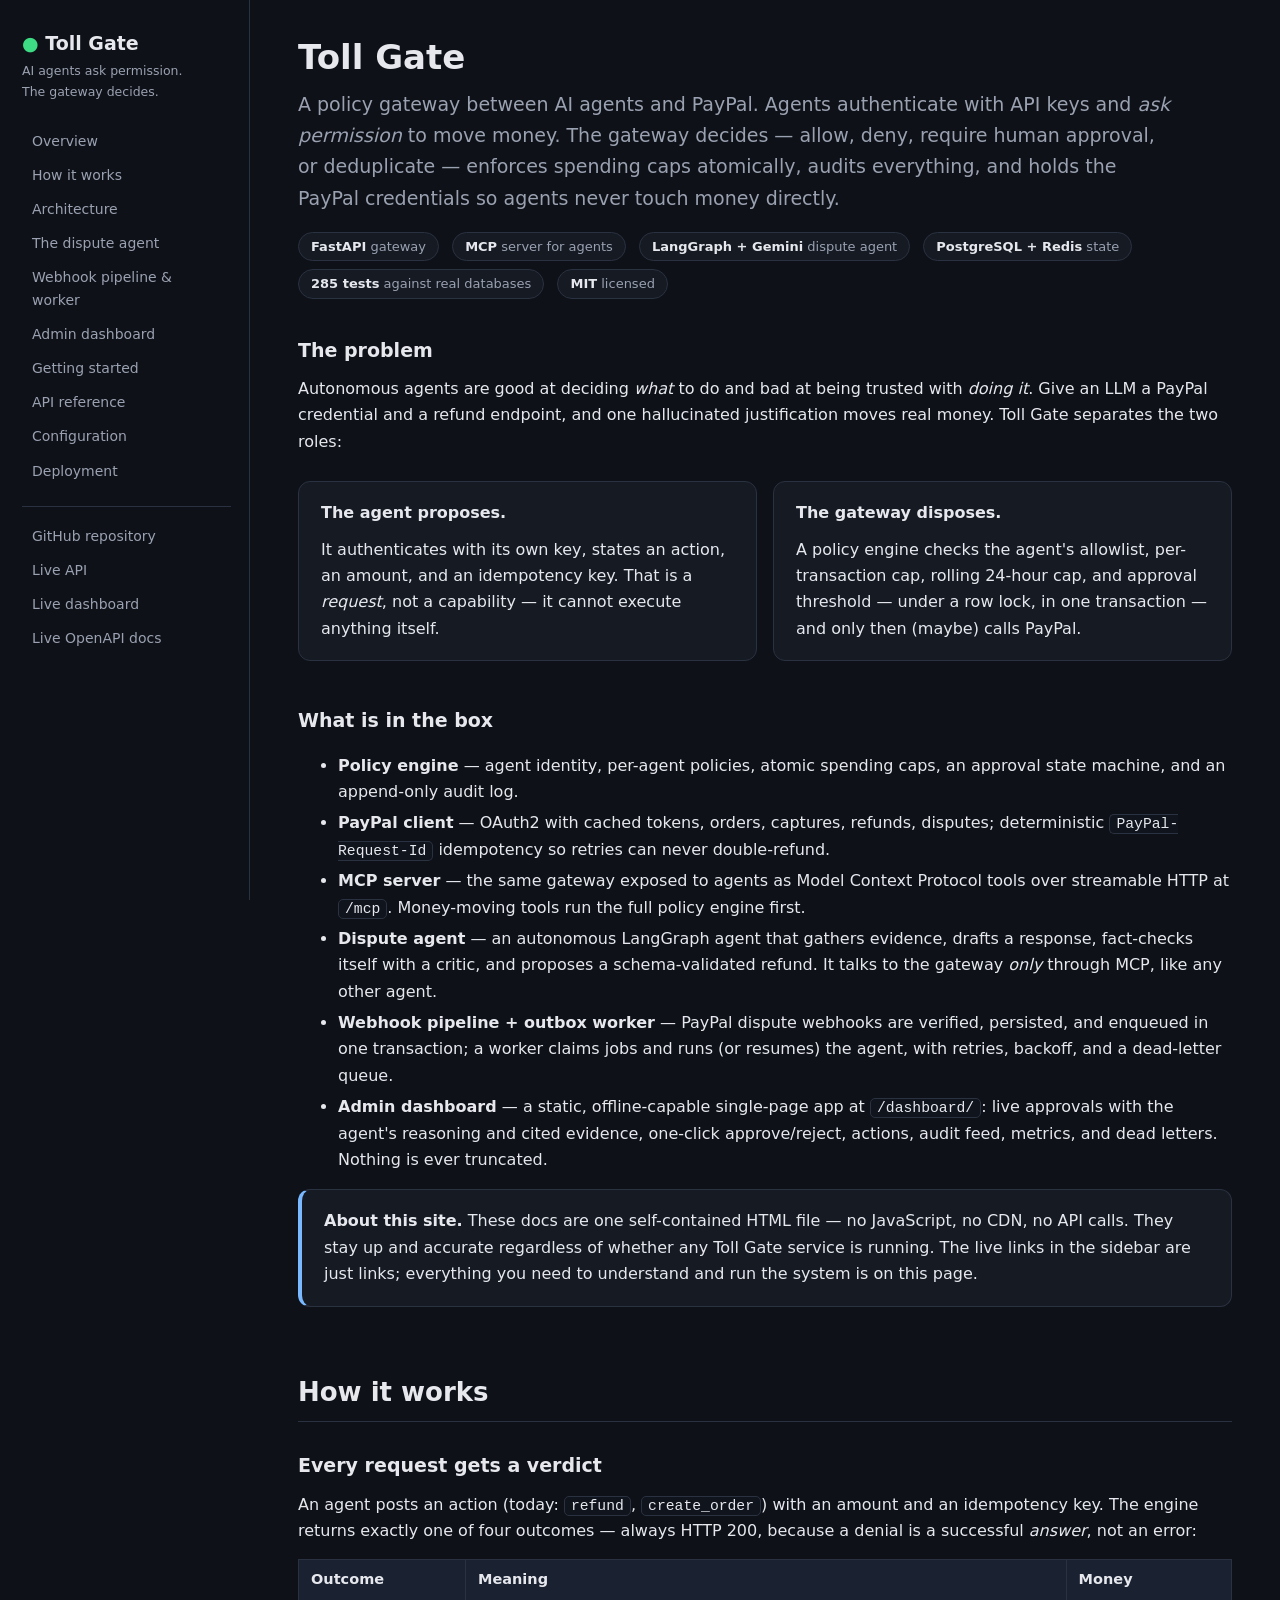
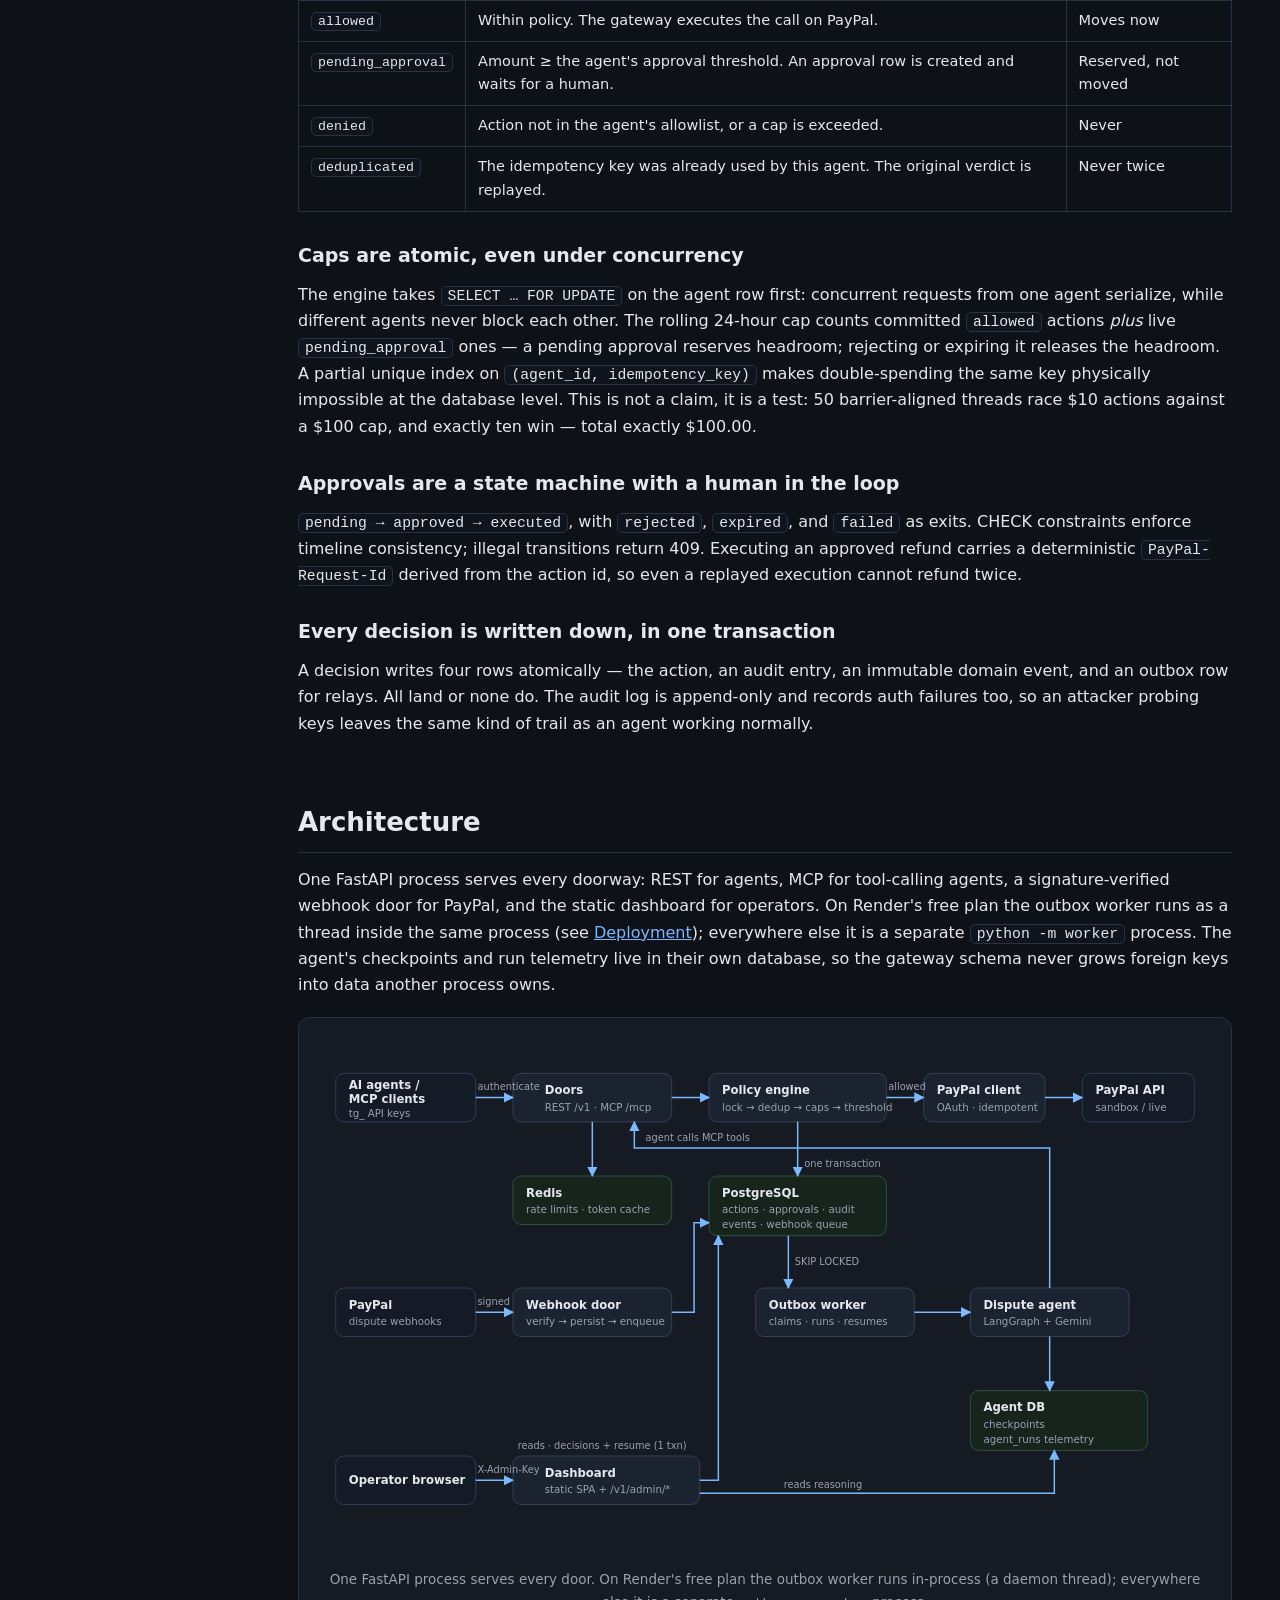
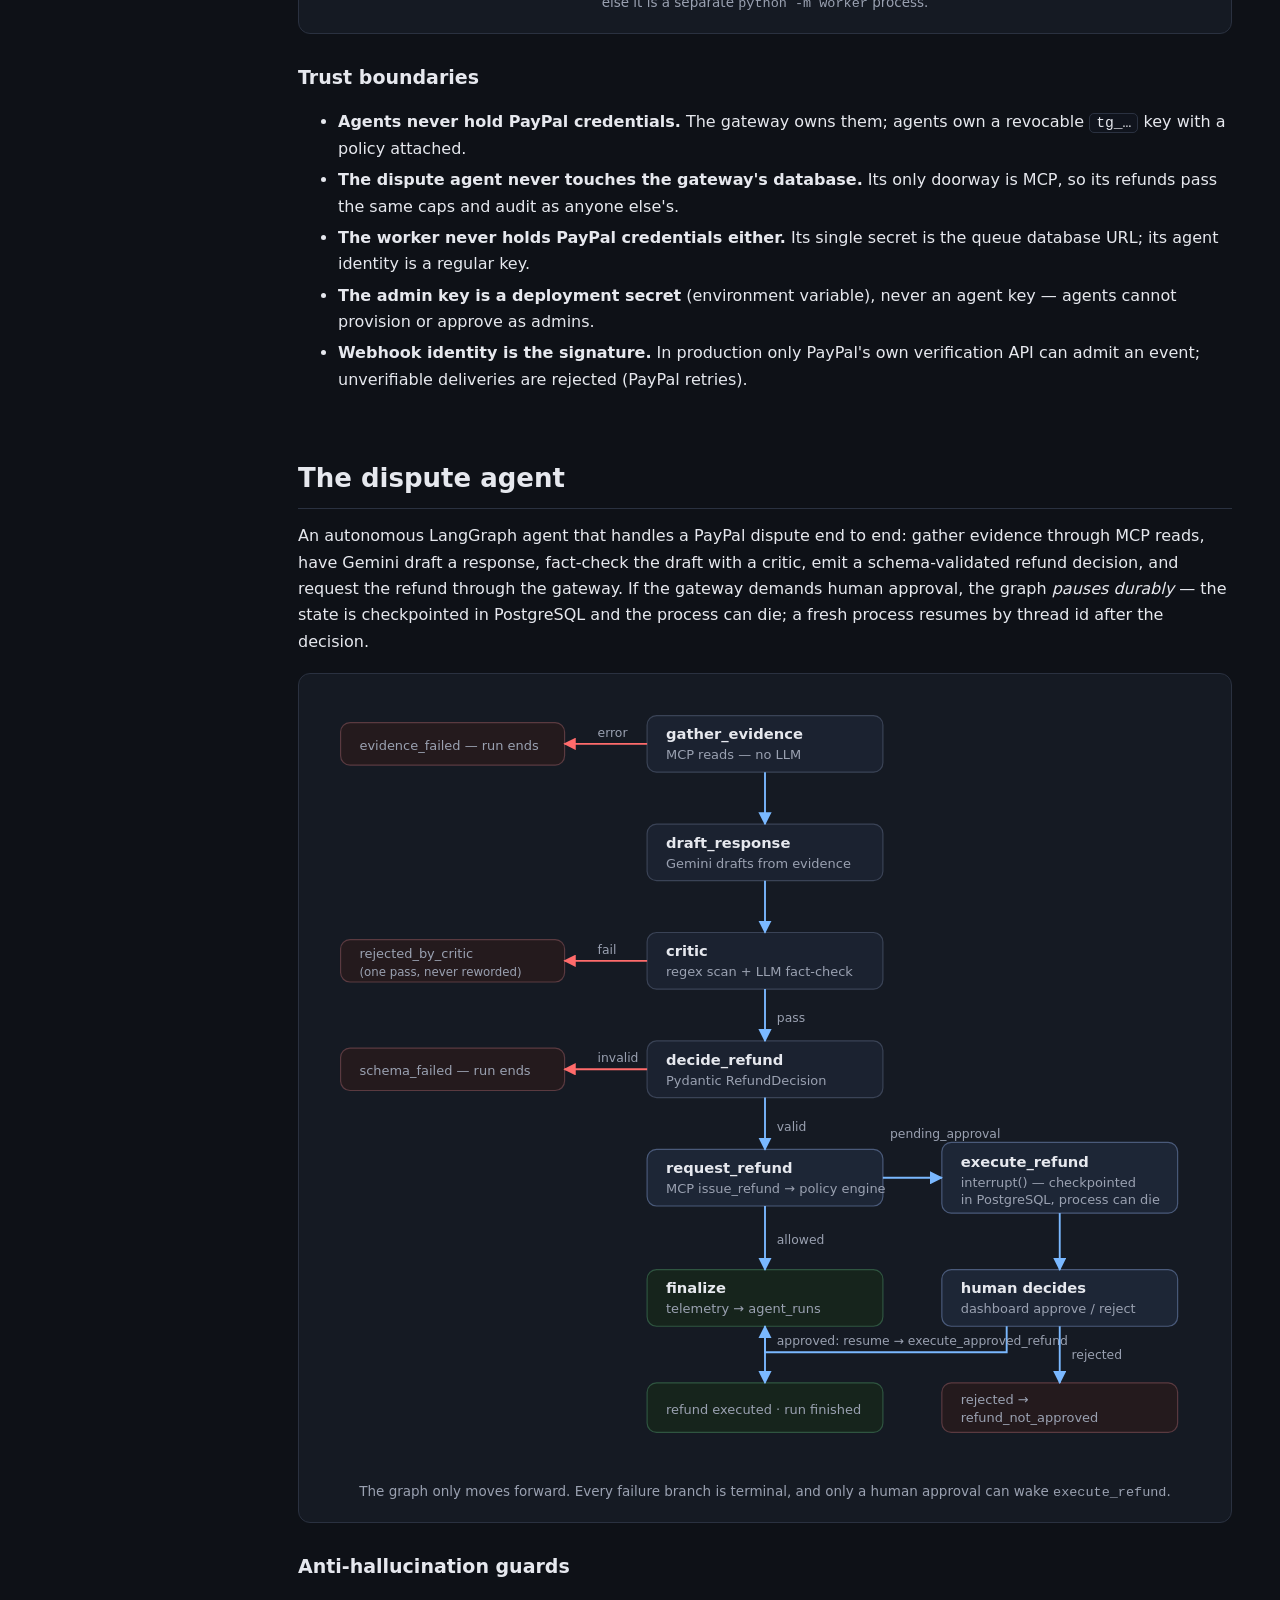
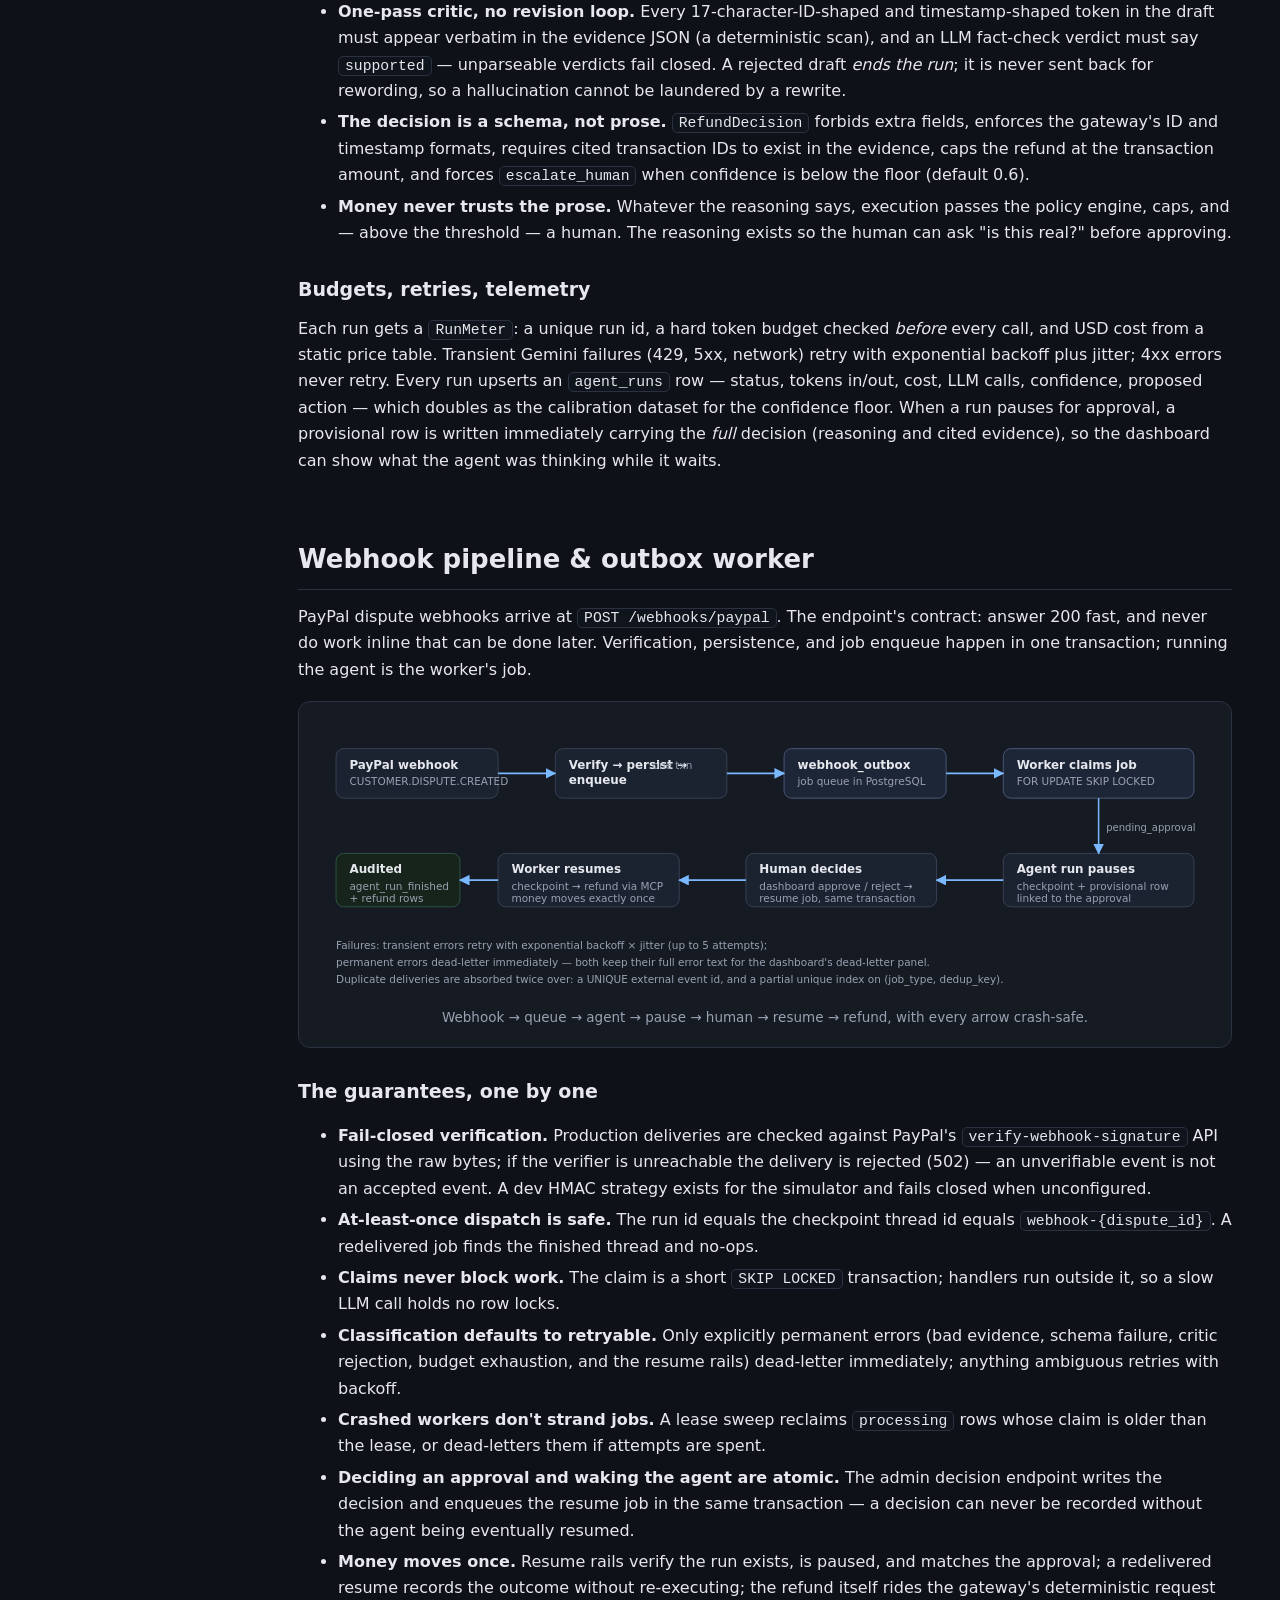
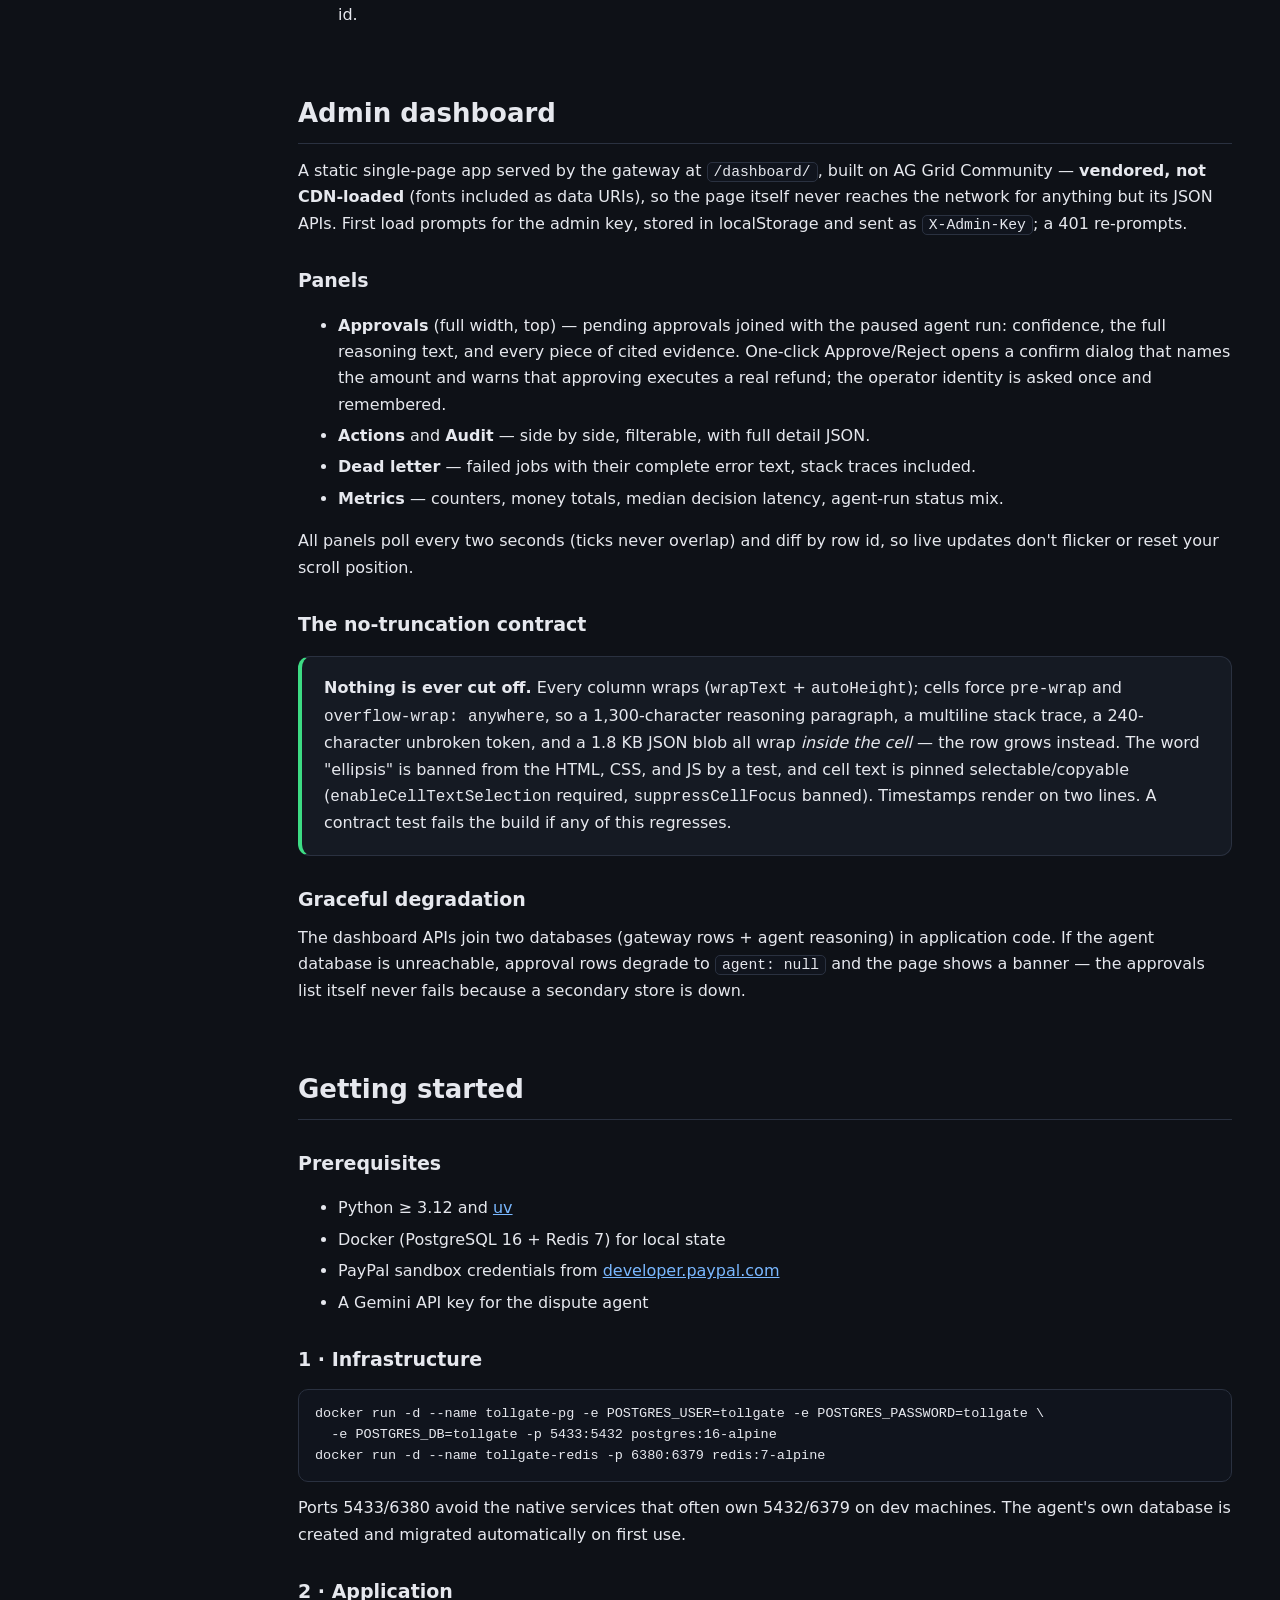
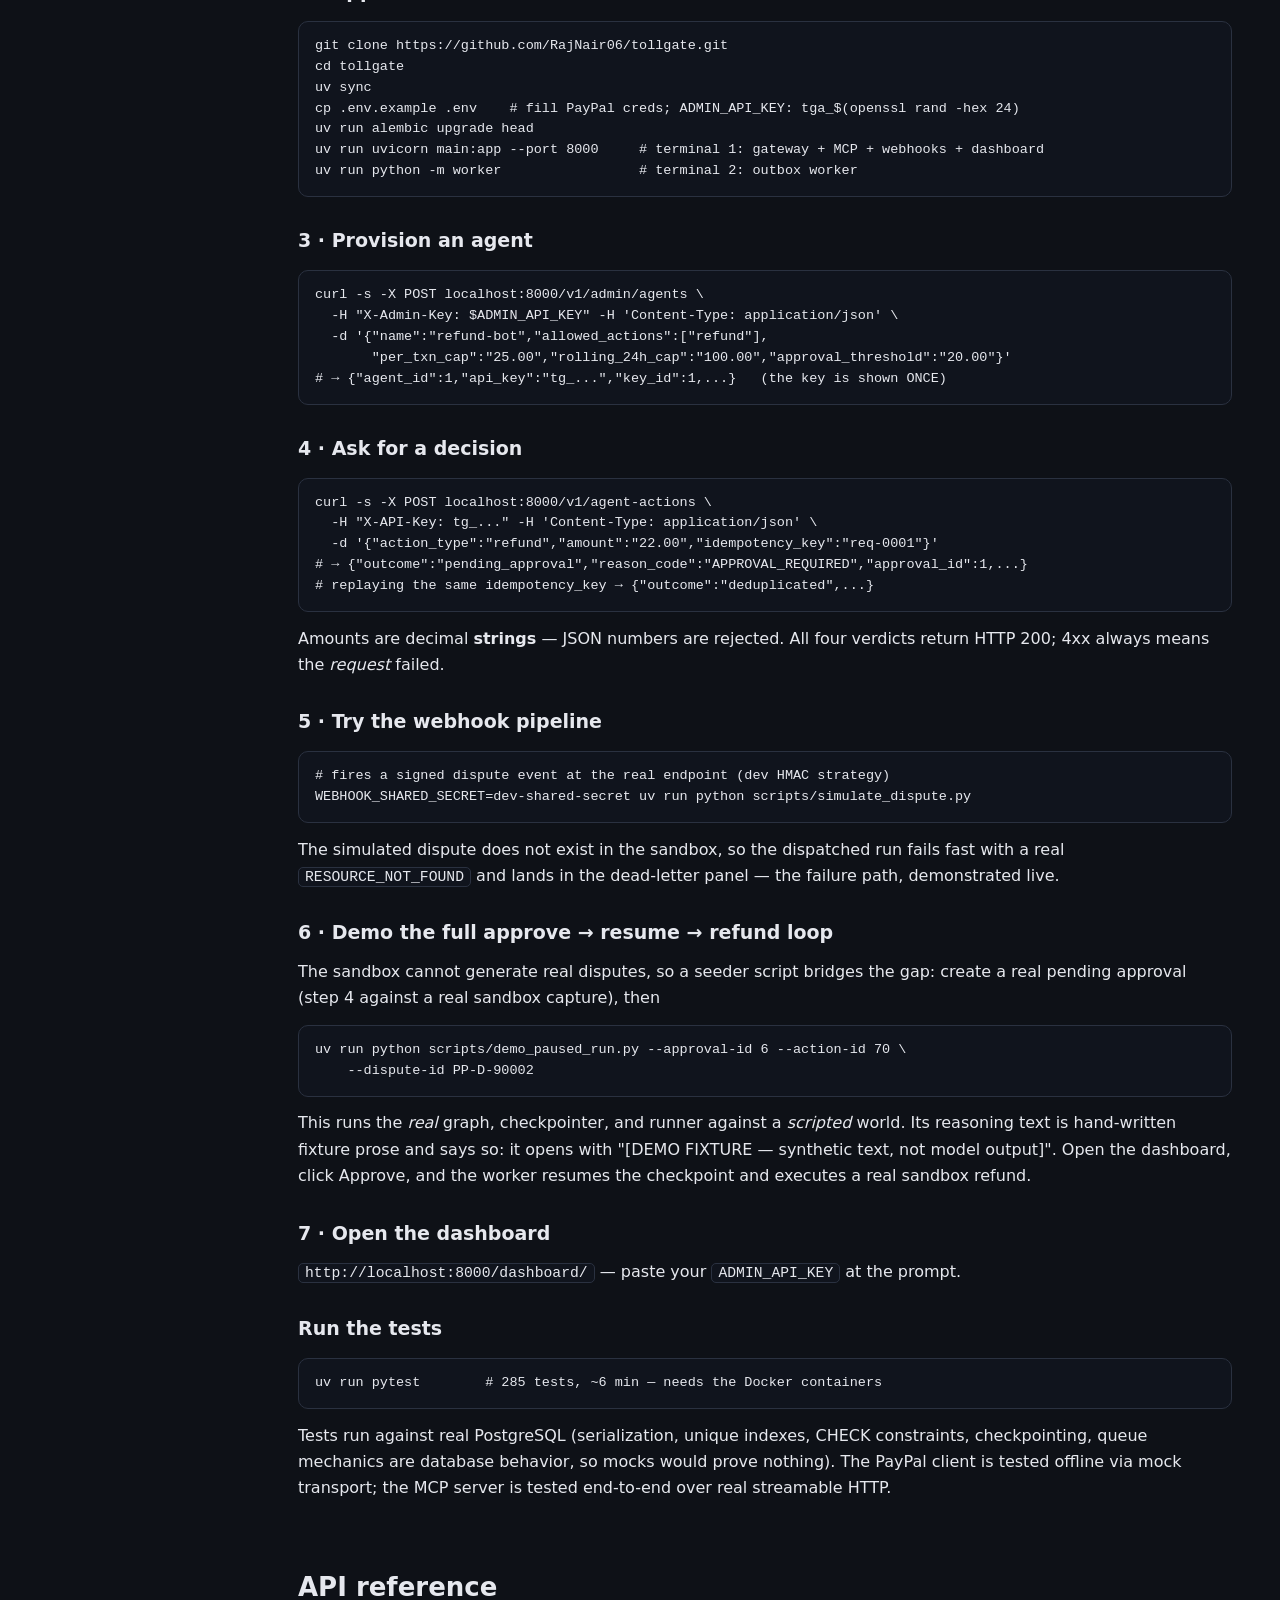
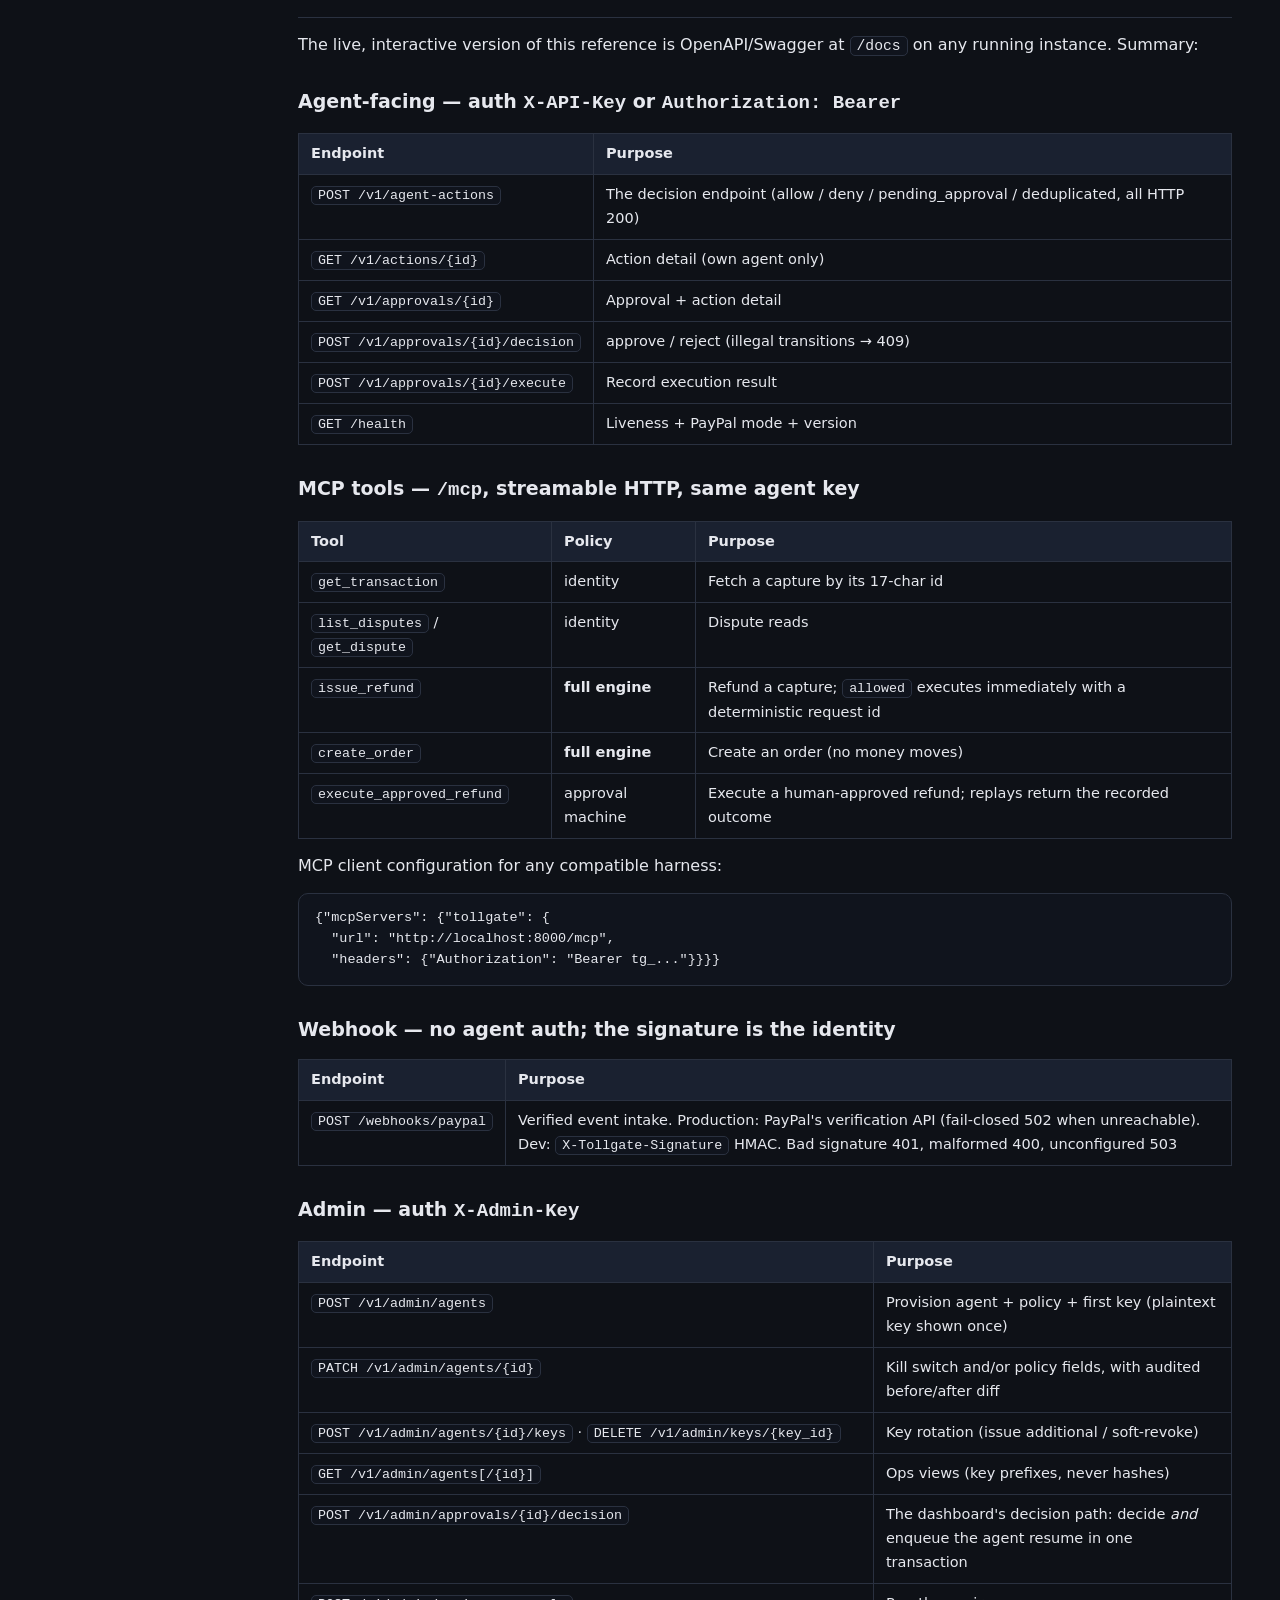
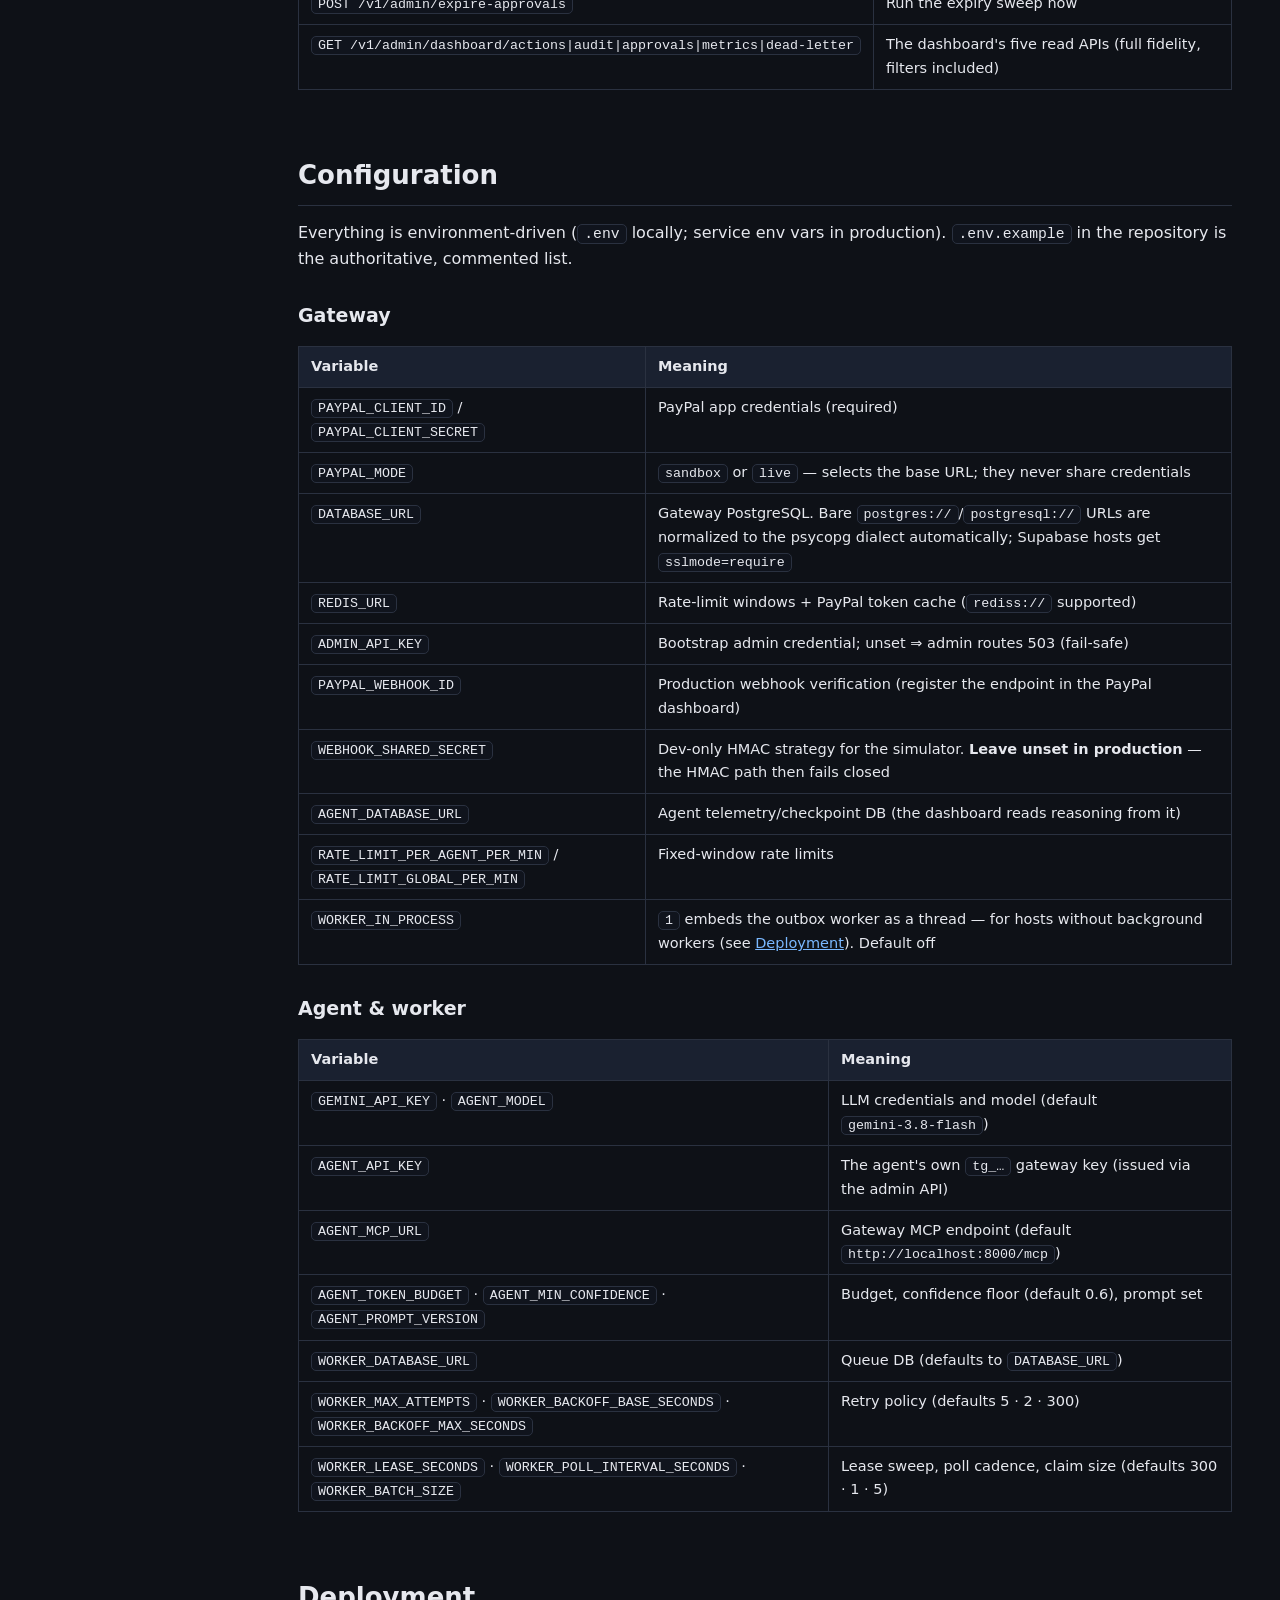
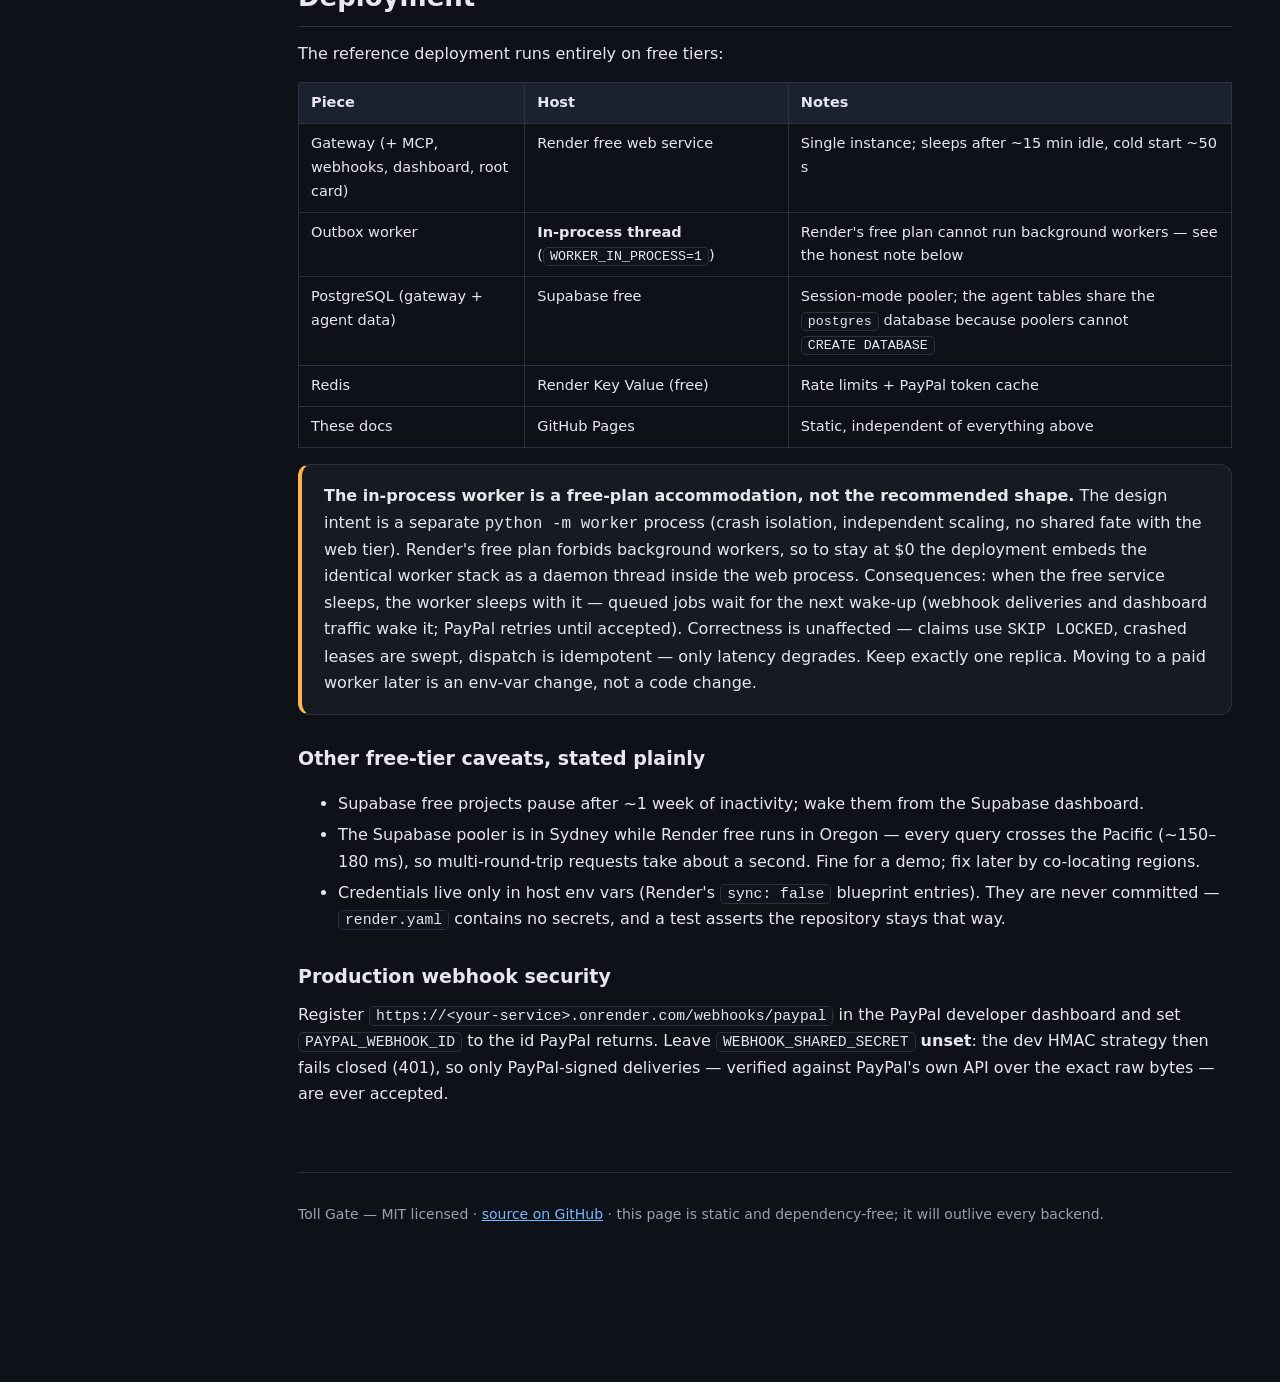
==== commit d8779f89: "fix: real PayPal dispute events are CUSTOMER.DISPUTE.* — proven by live sandbox deliveries the old C" ====
--- a/docs/index.html
+++ b/docs/index.html
@@ -116,9 +116,9 @@
   <a href="#deployment">Deployment</a>
   <div class="ext">
     <a href="https://github.com/RajNair06/tollgate">GitHub repository</a>
-    <a href="https://tollgate.onrender.com/">Live API</a>
-    <a href="https://tollgate.onrender.com/dashboard/">Live dashboard</a>
-    <a href="https://tollgate.onrender.com/docs">Live OpenAPI docs</a>
+    <a href="https://tollgate-jg0z.onrender.com/">Live API</a>
+    <a href="https://tollgate-jg0z.onrender.com/dashboard/">Live dashboard</a>
+    <a href="https://tollgate-jg0z.onrender.com/docs">Live OpenAPI docs</a>
   </div>
 </nav>
 
@@ -516,7 +516,7 @@
 
     <rect class="n" x="20" y="30" width="170" height="52" rx="8"/>
     <text class="t" x="34" y="51">PayPal webhook</text>
-    <text class="s" x="34" y="68">CHECKOUT.DISPUTE.CREATED</text>
+    <text class="s" x="34" y="68">CUSTOMER.DISPUTE.CREATED</text>
 
     <rect class="n" x="250" y="30" width="180" height="52" rx="8"/>
     <text class="t" x="264" y="51">Verify → persist →</text>
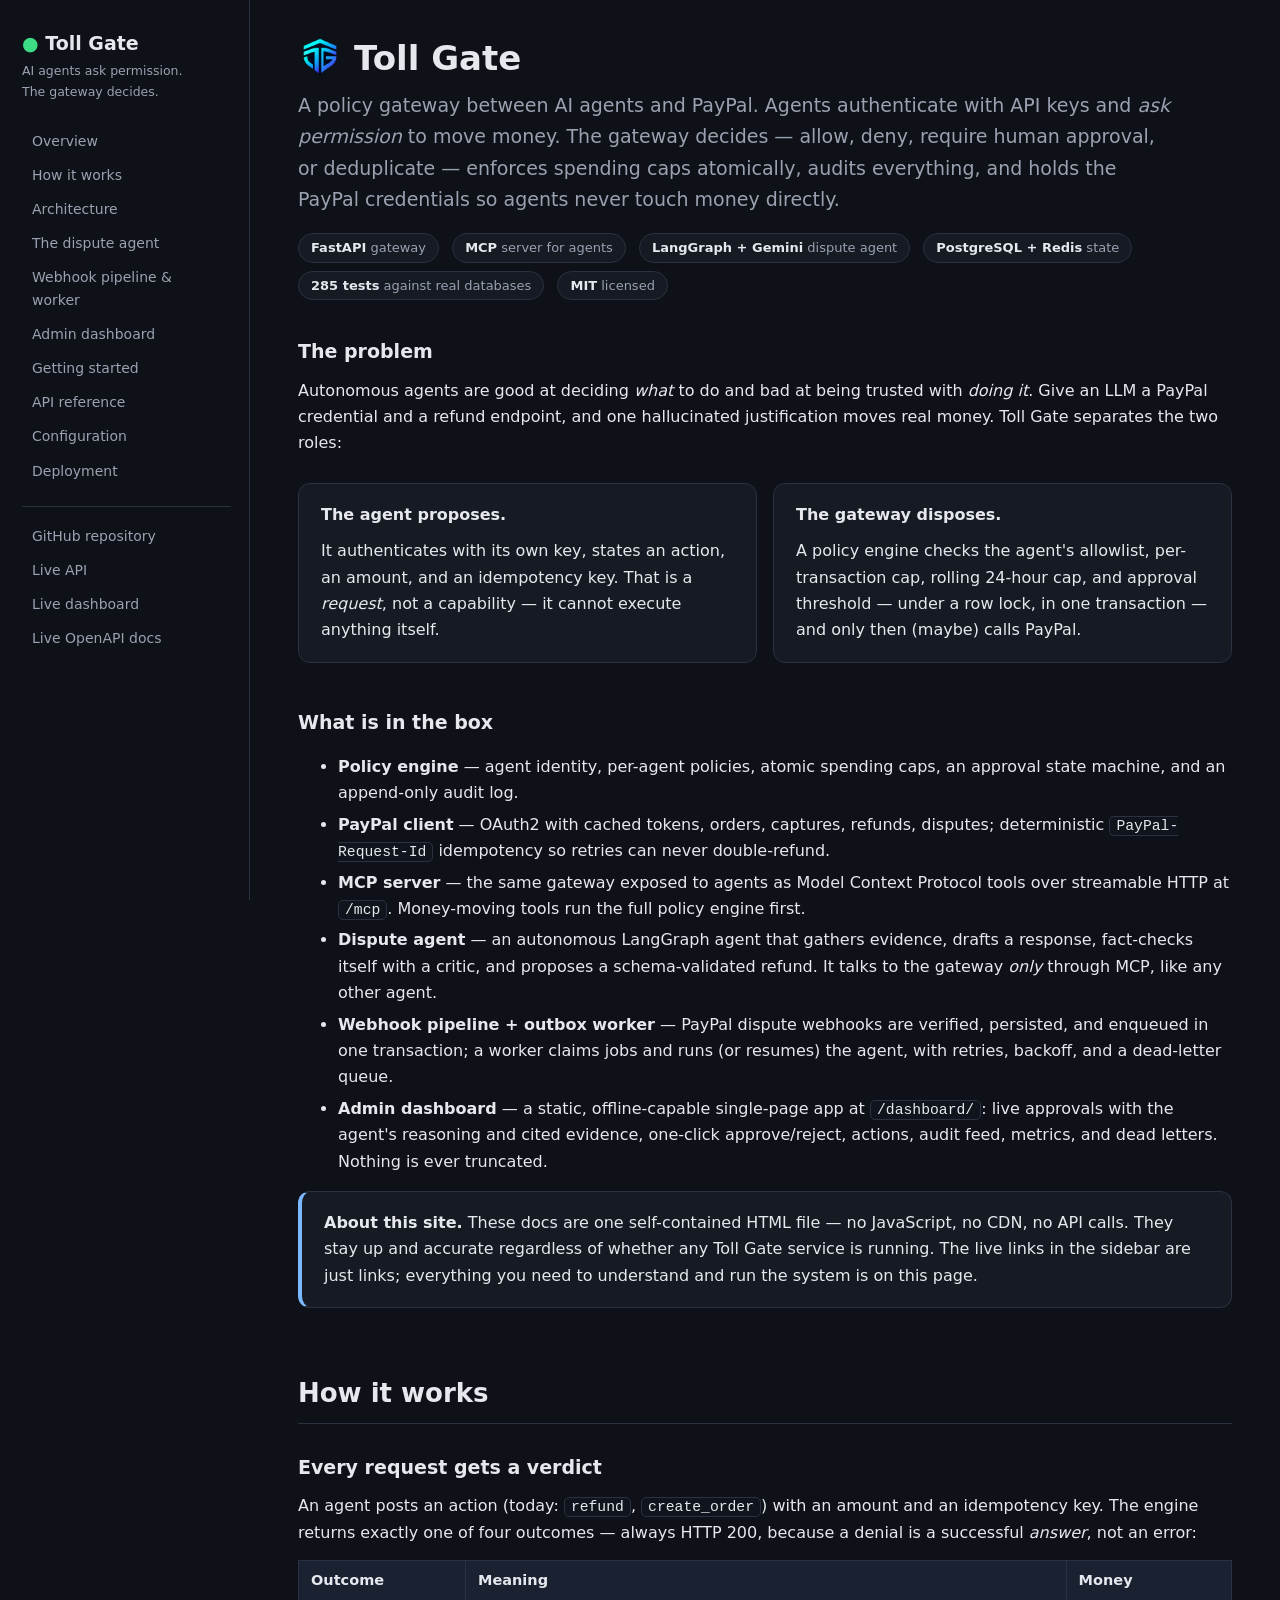
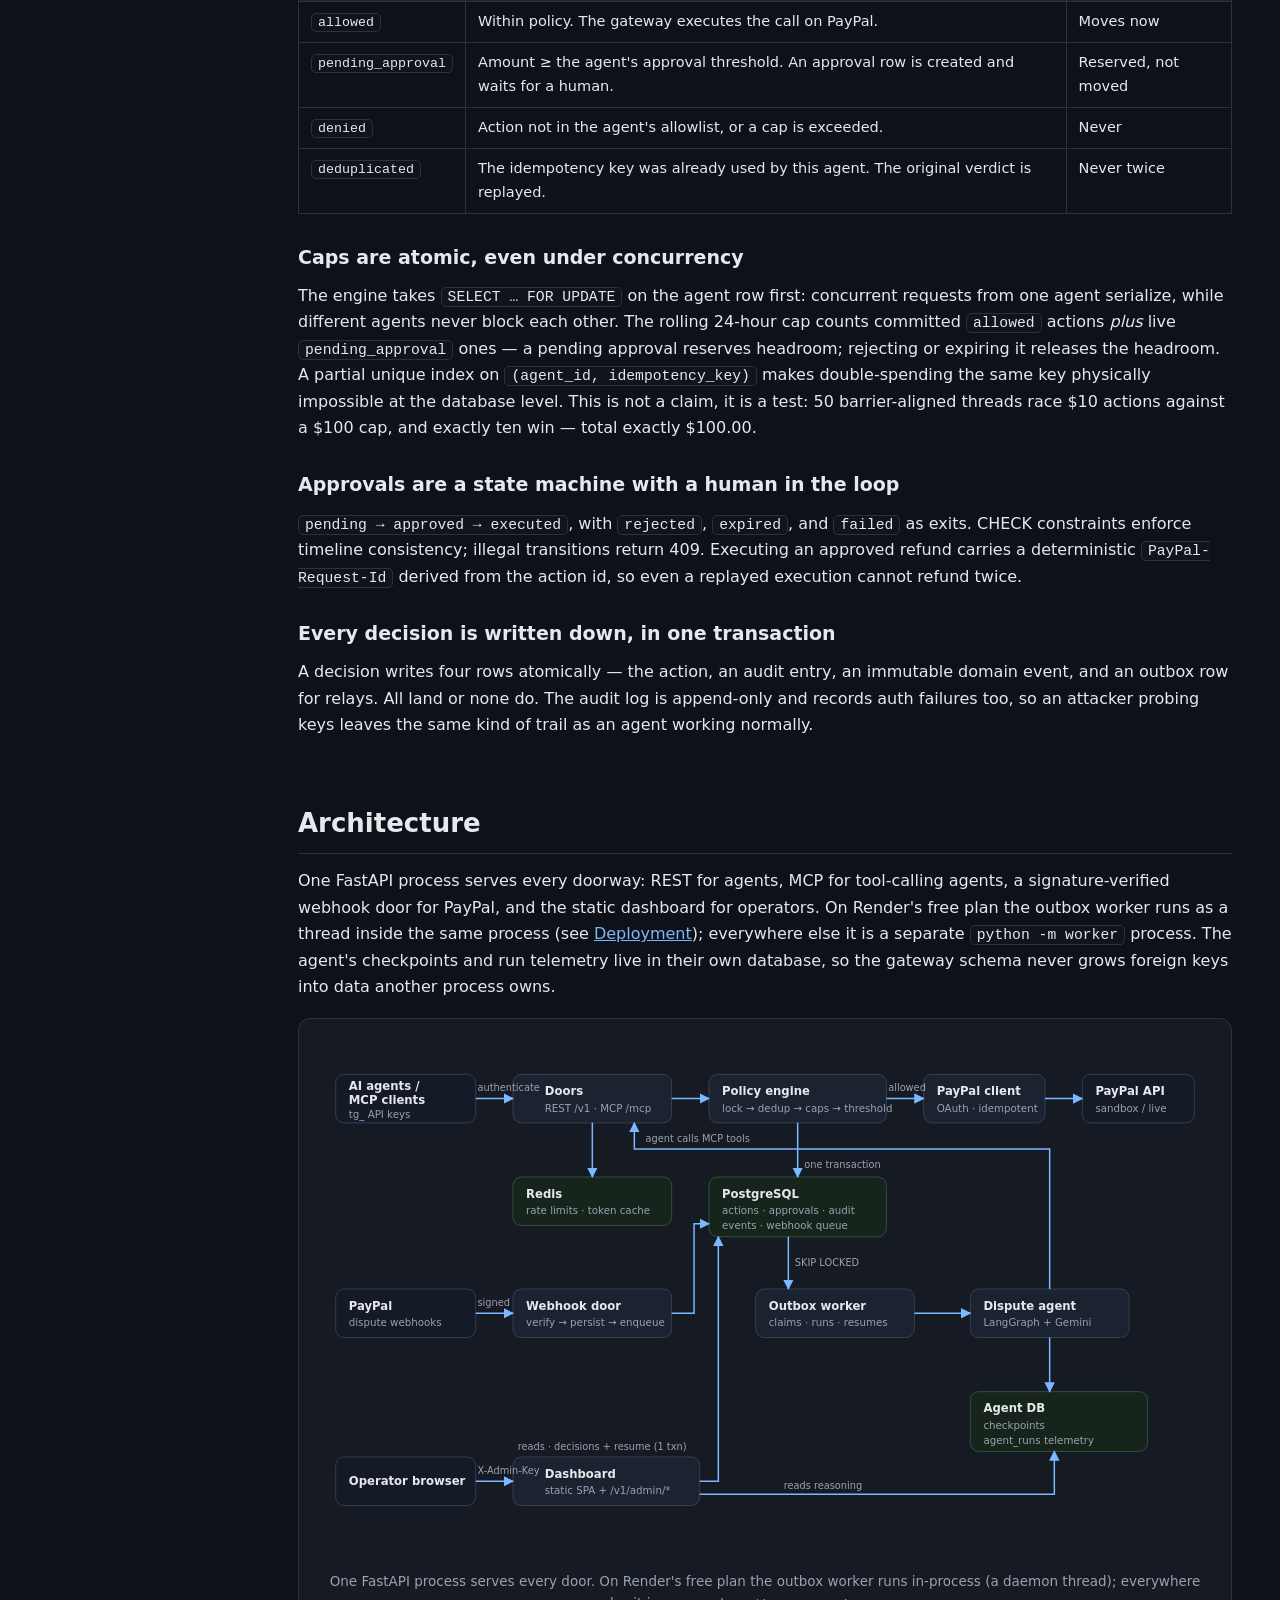
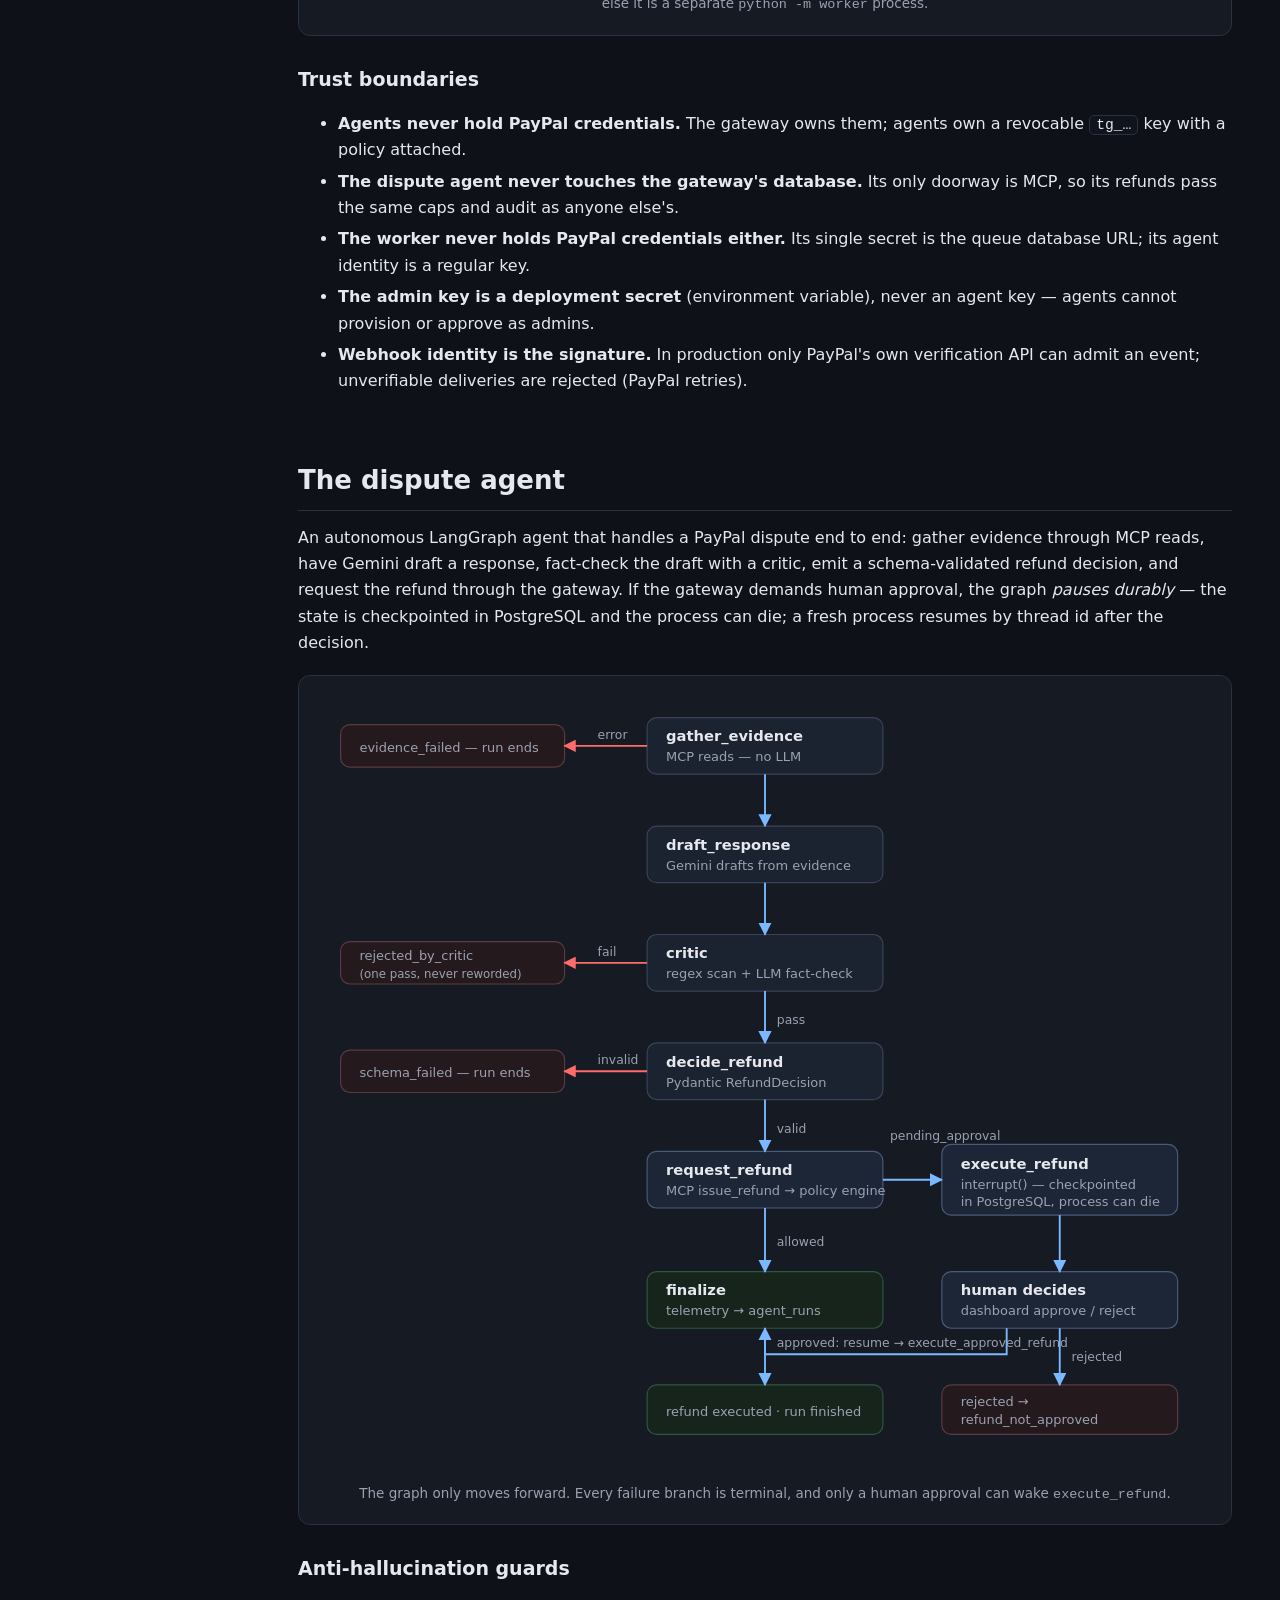
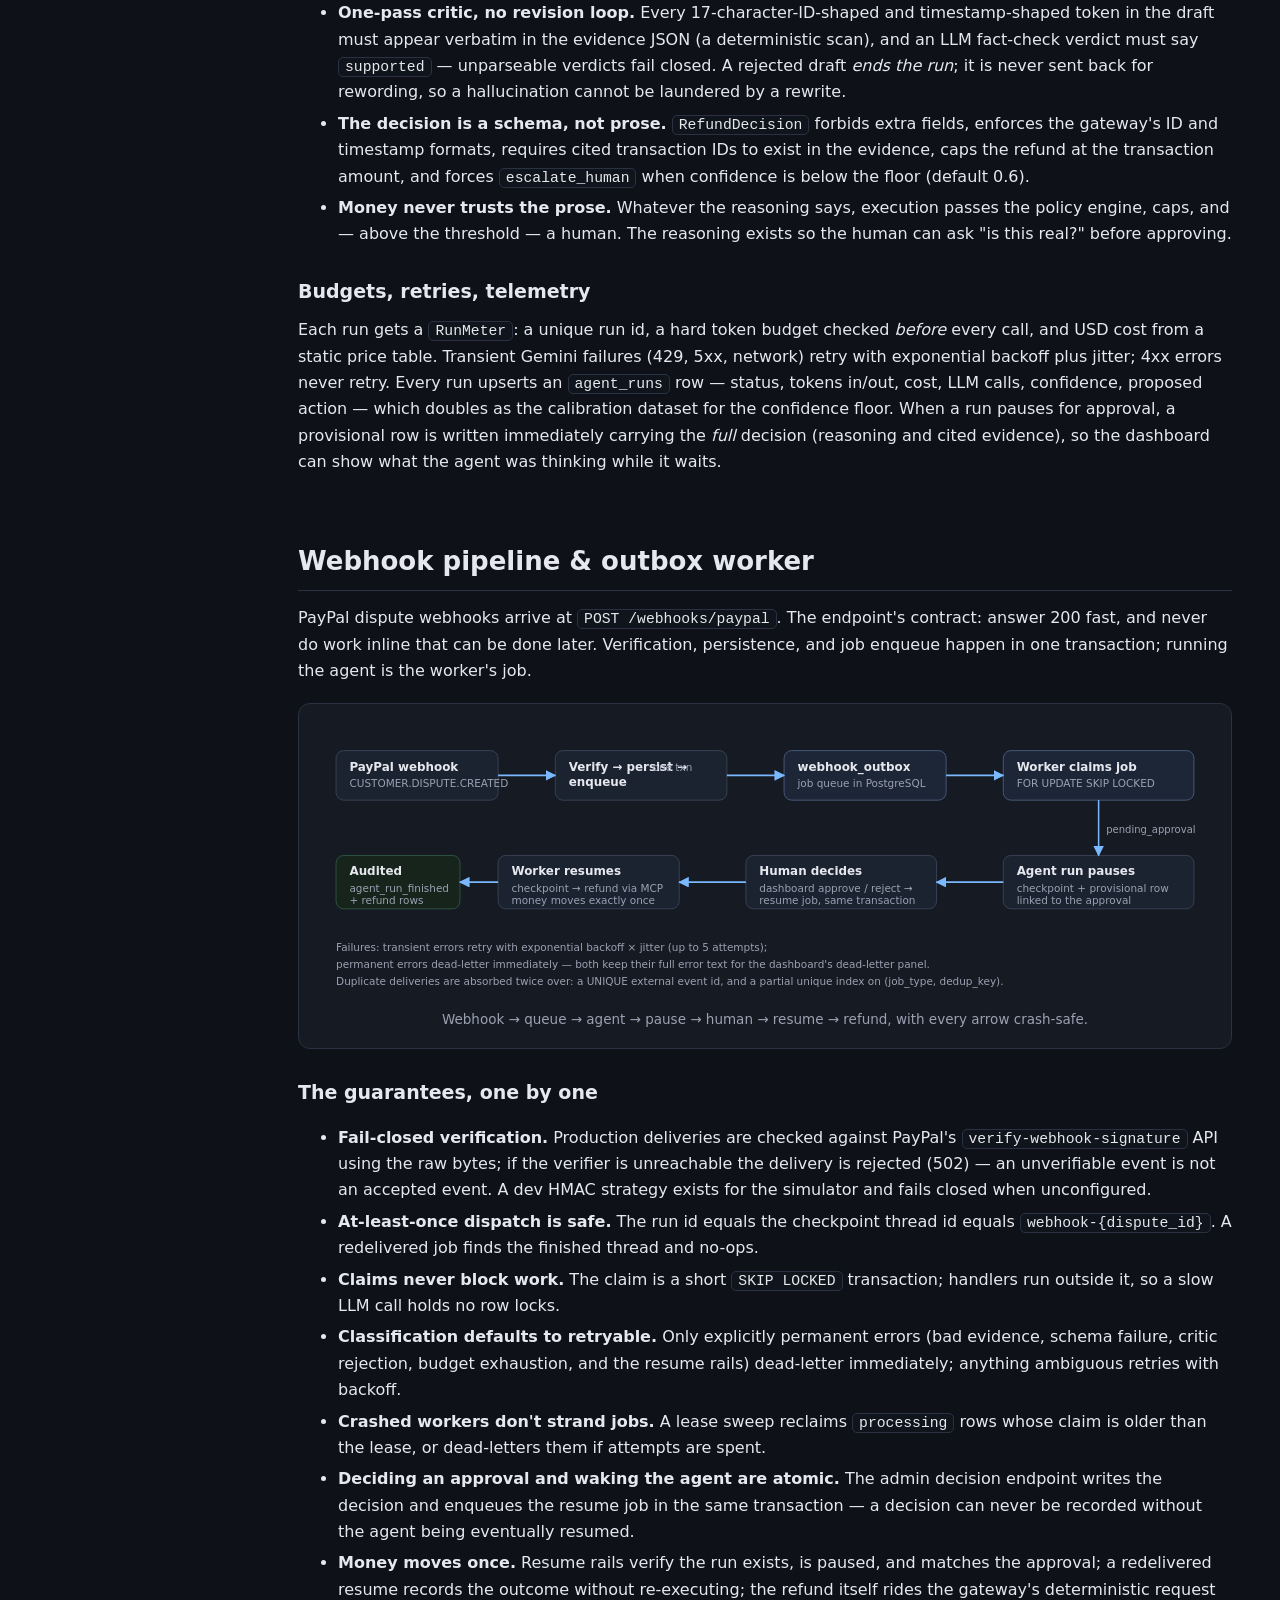
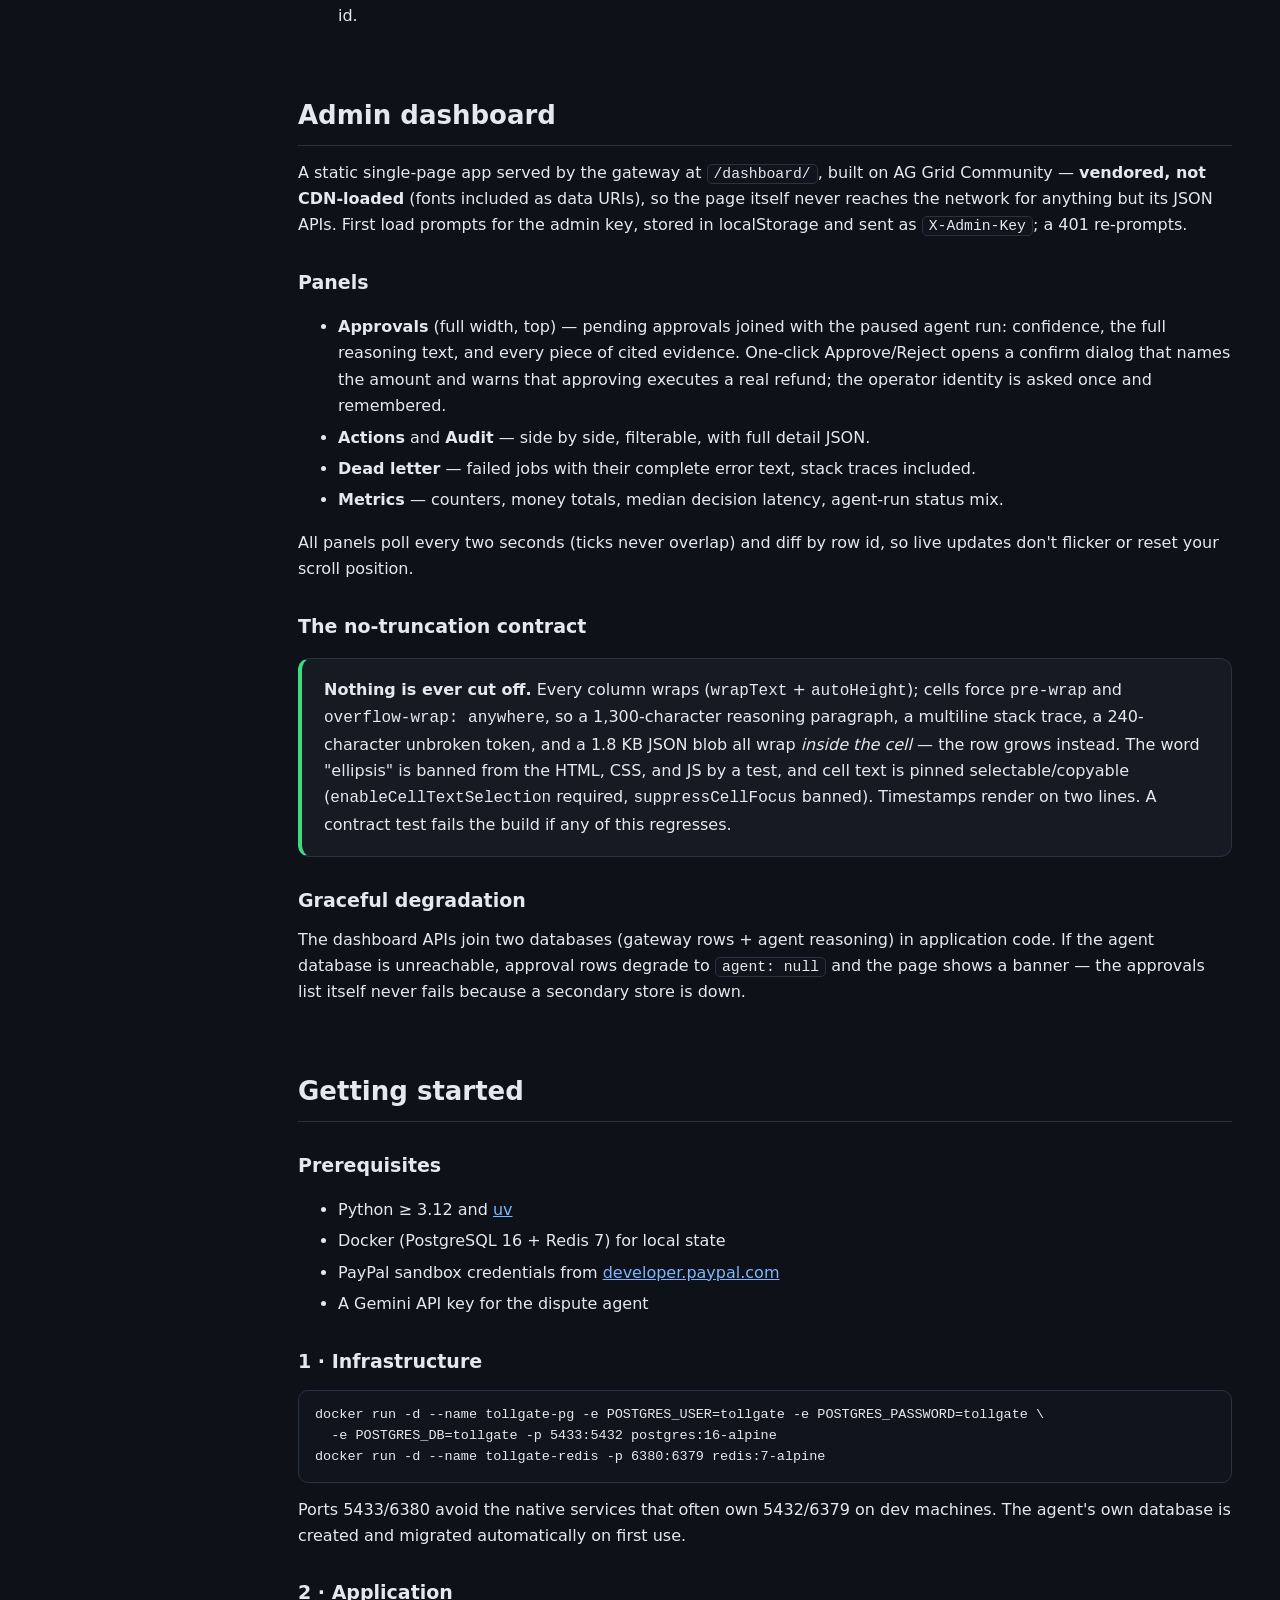
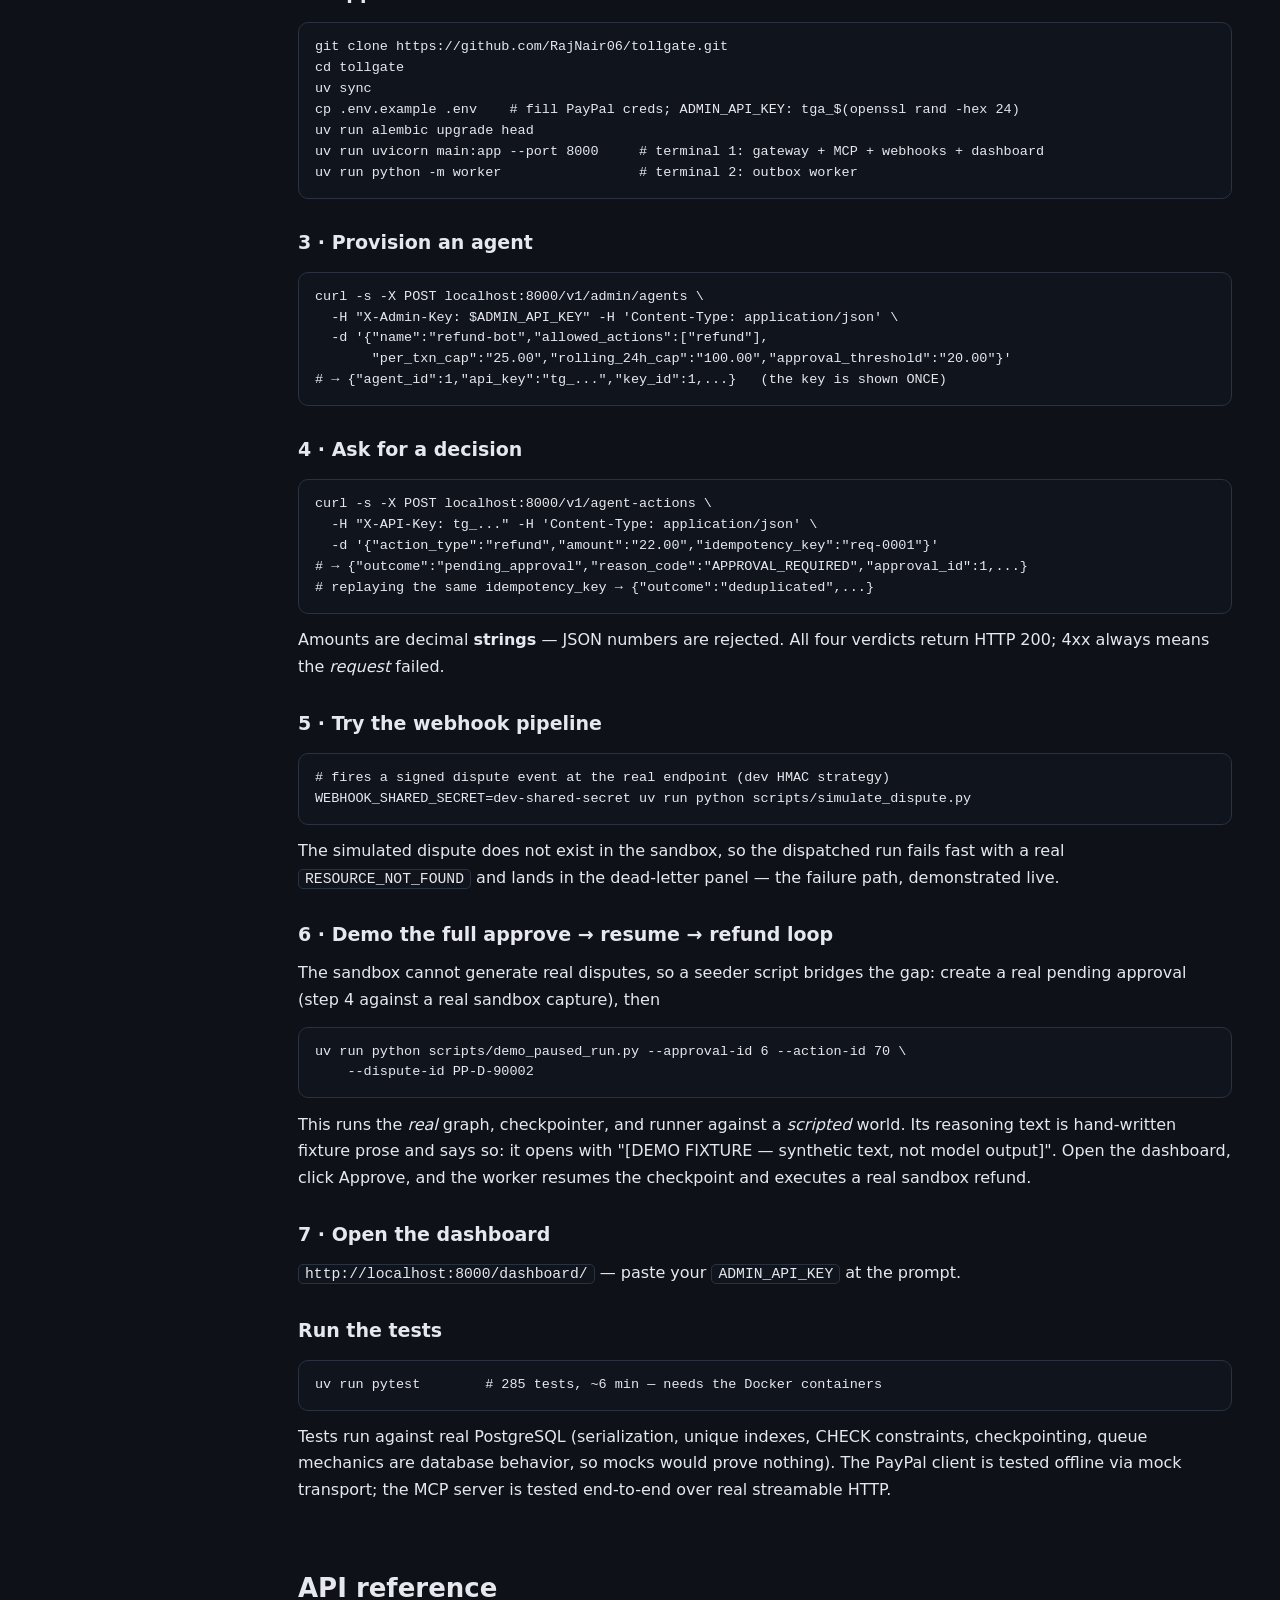
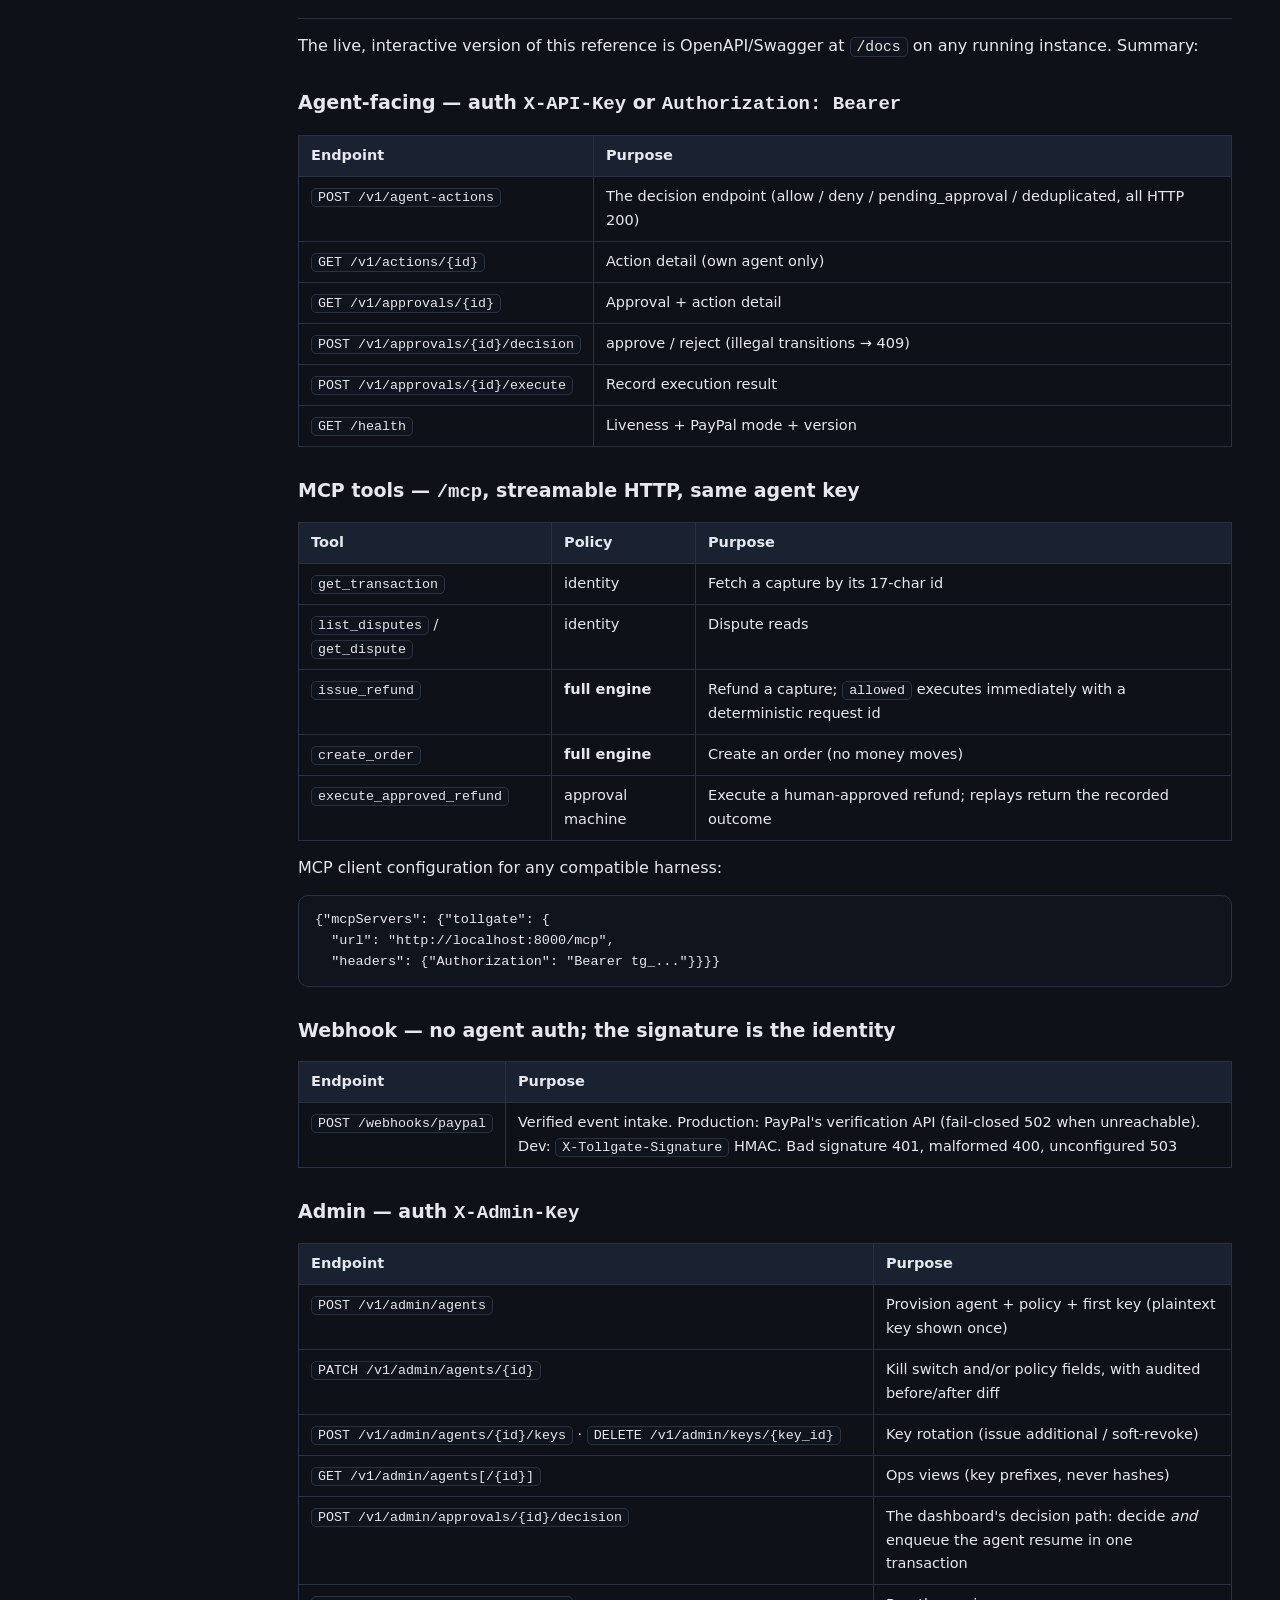
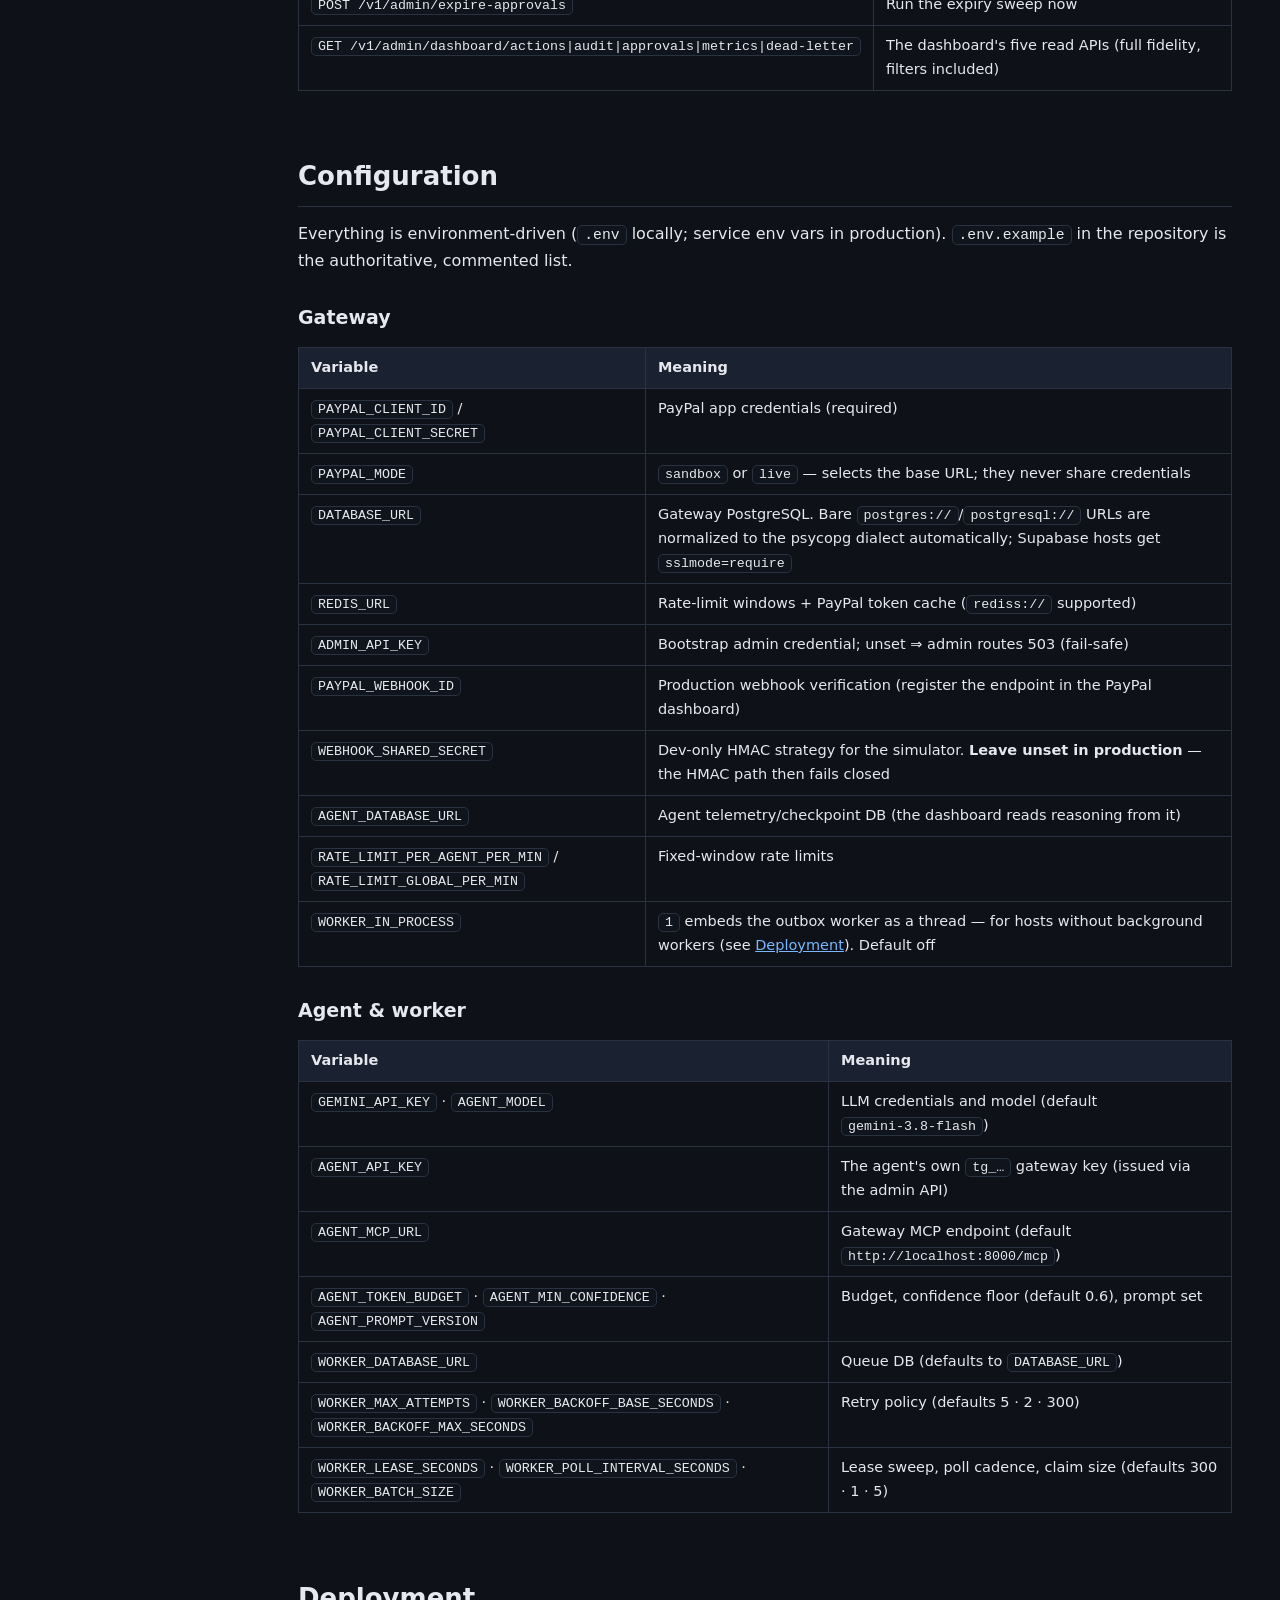
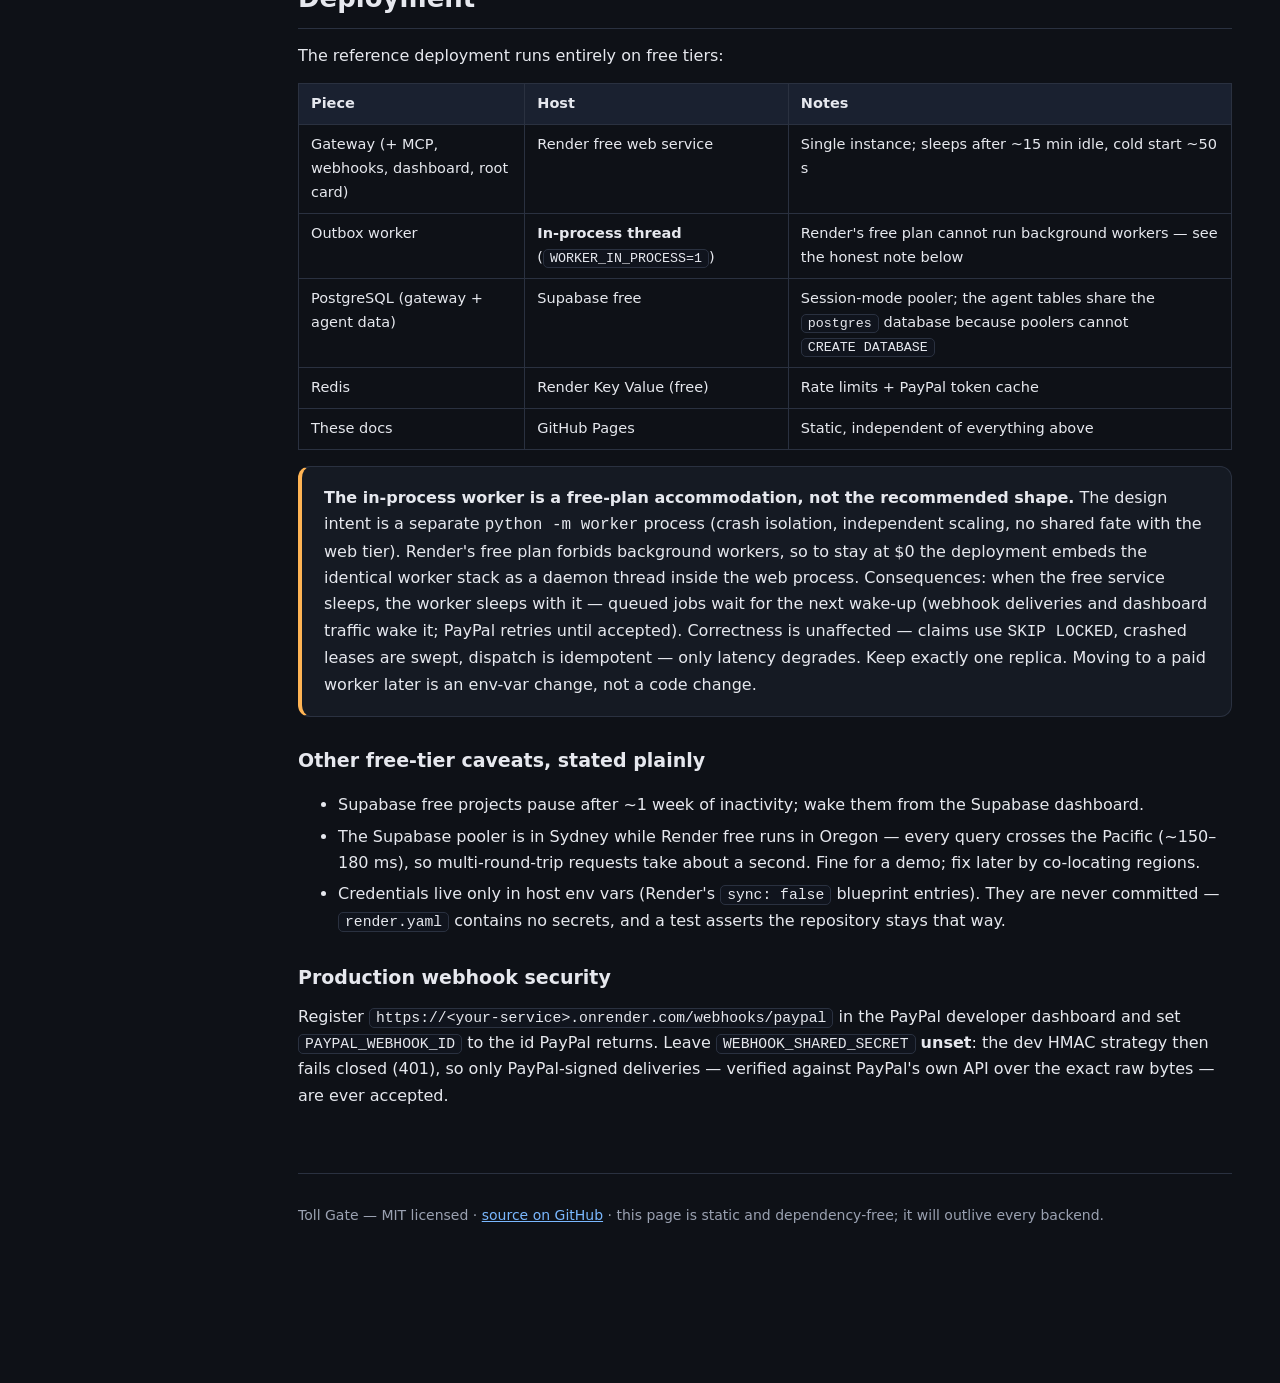
==== commit 32e77096: "logo branding: favicon + header logo on root page, dashboard, docs" ====
--- a/docs/index.html
+++ b/docs/index.html
@@ -4,6 +4,8 @@
 <meta charset="utf-8">
 <meta name="viewport" content="width=device-width, initial-scale=1">
 <title>Toll Gate — a policy gateway between AI agents and PayPal</title>
+<link rel="icon" href="favicon.ico" sizes="48x48">
+<link rel="icon" type="image/png" sizes="64x64" href="favicon.png">
 <meta name="description" content="Toll Gate: AI agents ask permission to move money. A policy engine decides, caps spending, requires human approval, audits everything, and holds the PayPal credentials so agents never touch money directly.">
 <!--
   This documentation site is deliberately dependency-free:
@@ -53,6 +55,7 @@
   main { flex: 1 1 auto; min-width: 0; padding: 36px 48px 90px; }
   section { margin-bottom: 64px; scroll-margin-top: 20px; }
   h1 { font-size: 34px; line-height: 1.25; margin: 0 0 10px; }
+  .brand-logo { height: 44px; width: 44px; vertical-align: -10px; margin-right: 12px; }
   h2 { font-size: 26px; margin: 0 0 14px; padding-bottom: 8px; border-bottom: 1px solid var(--border); }
   h3 { font-size: 19px; margin: 28px 0 8px; }
   p { margin: 10px 0; }
@@ -126,7 +129,7 @@
 
 <!-- ================================================================ -->
 <section id="overview">
-  <h1>Toll Gate</h1>
+  <h1><img src="logo.png" alt="" class="brand-logo">Toll Gate</h1>
   <p class="lede">A policy gateway between AI agents and PayPal. Agents authenticate
   with API keys and <em>ask permission</em> to move money. The gateway decides —
   allow, deny, require human approval, or deduplicate — enforces spending caps
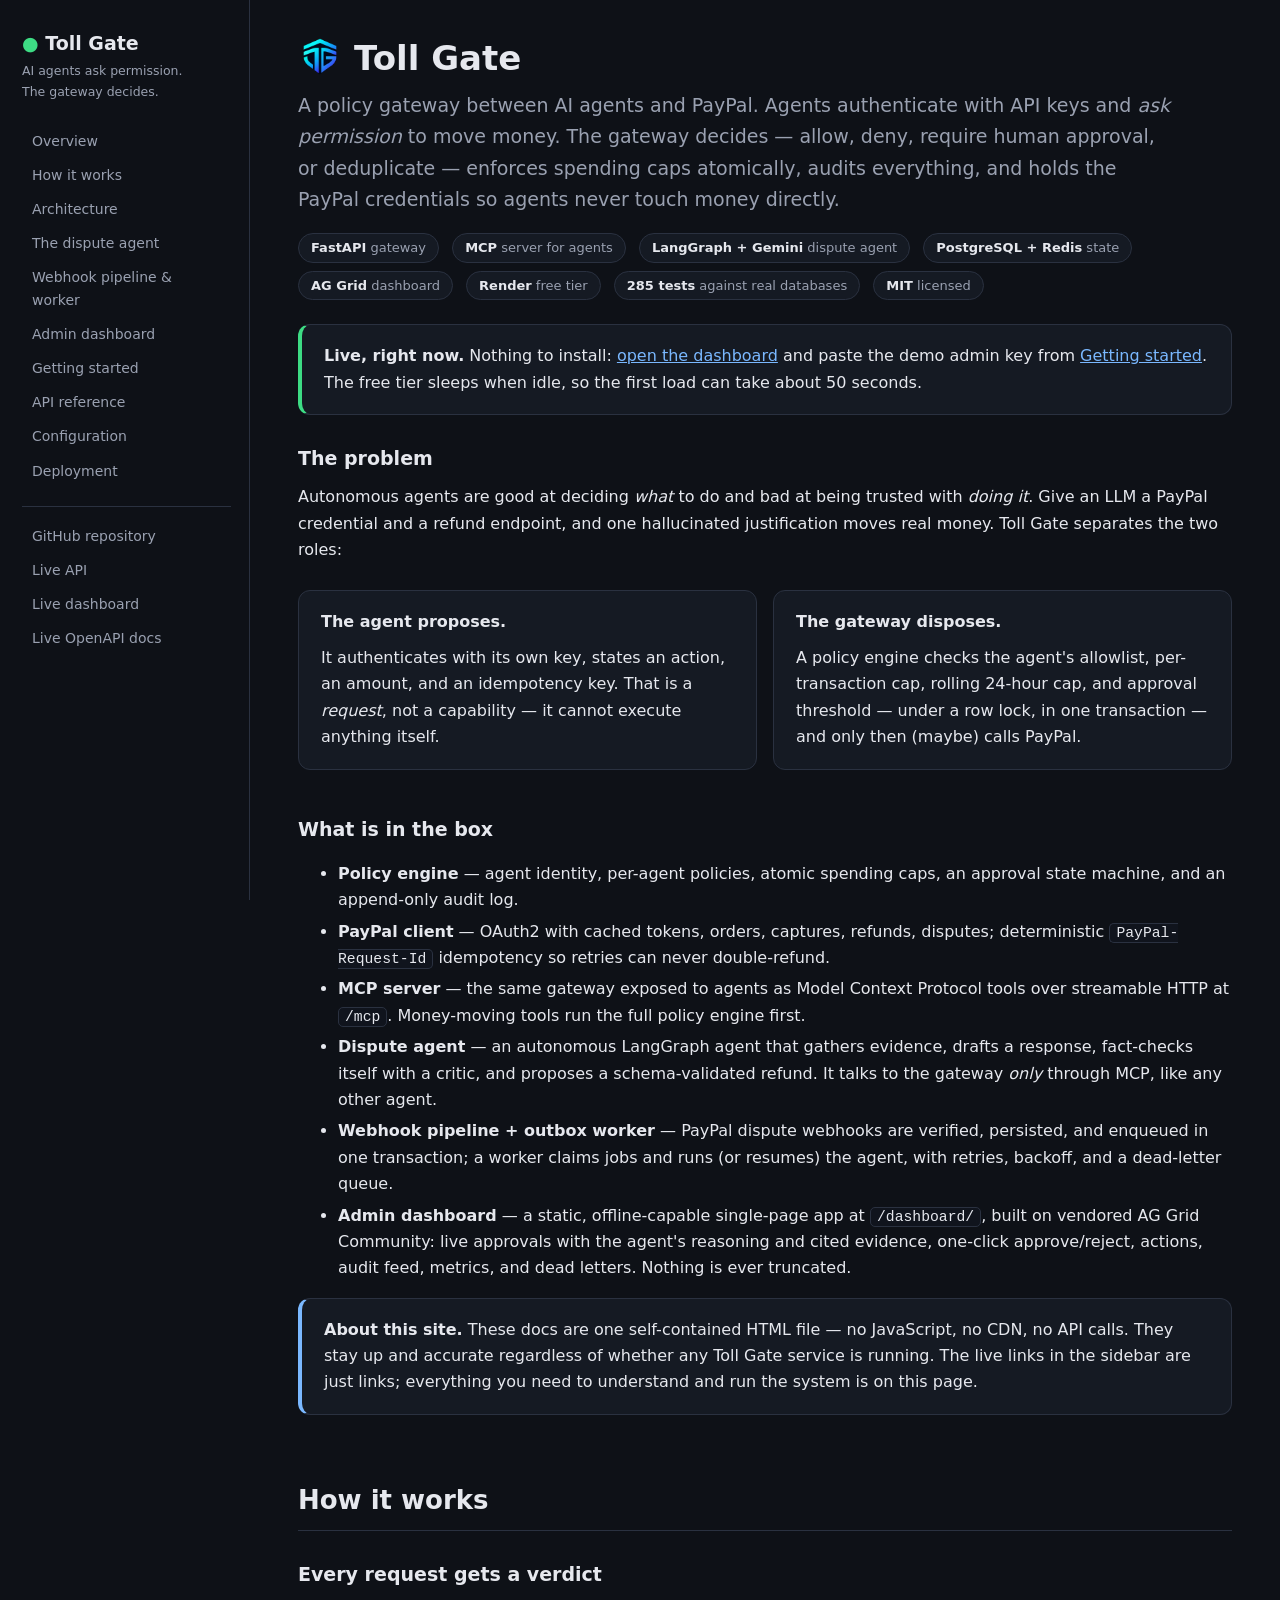
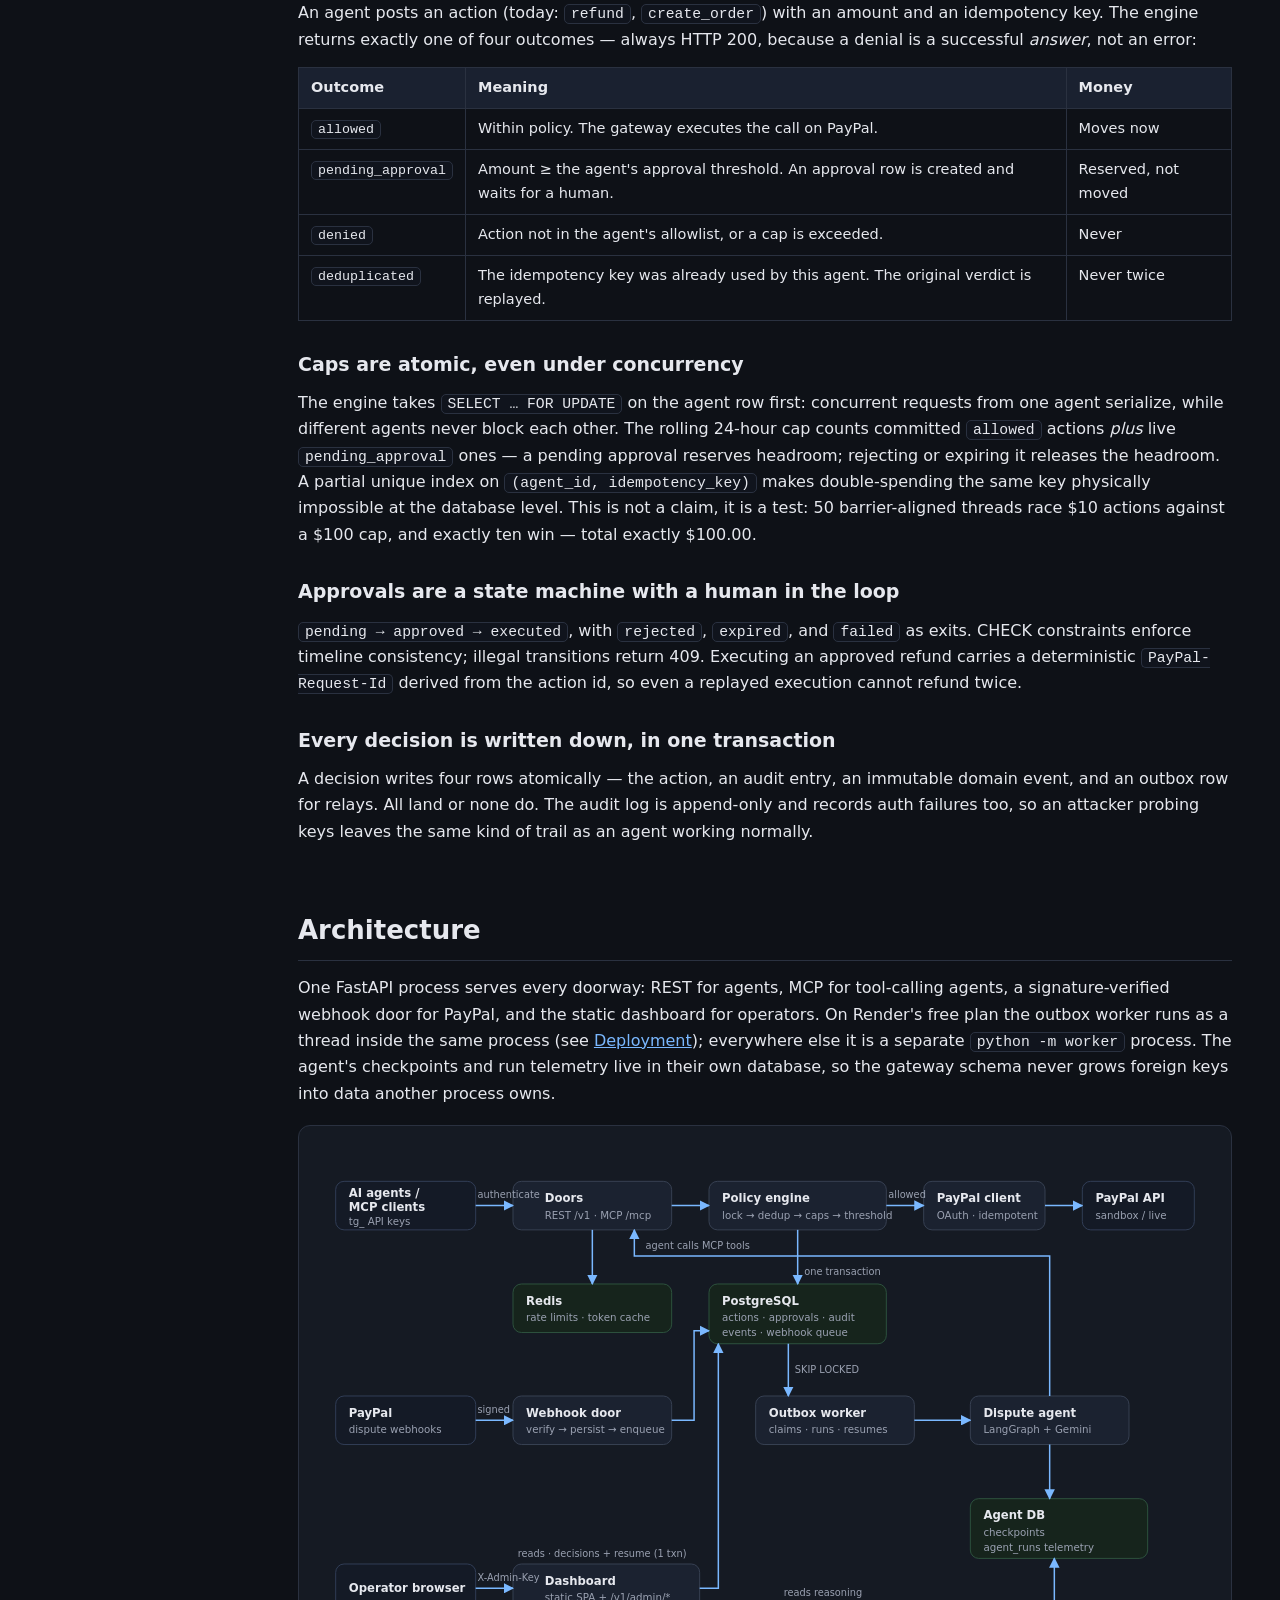
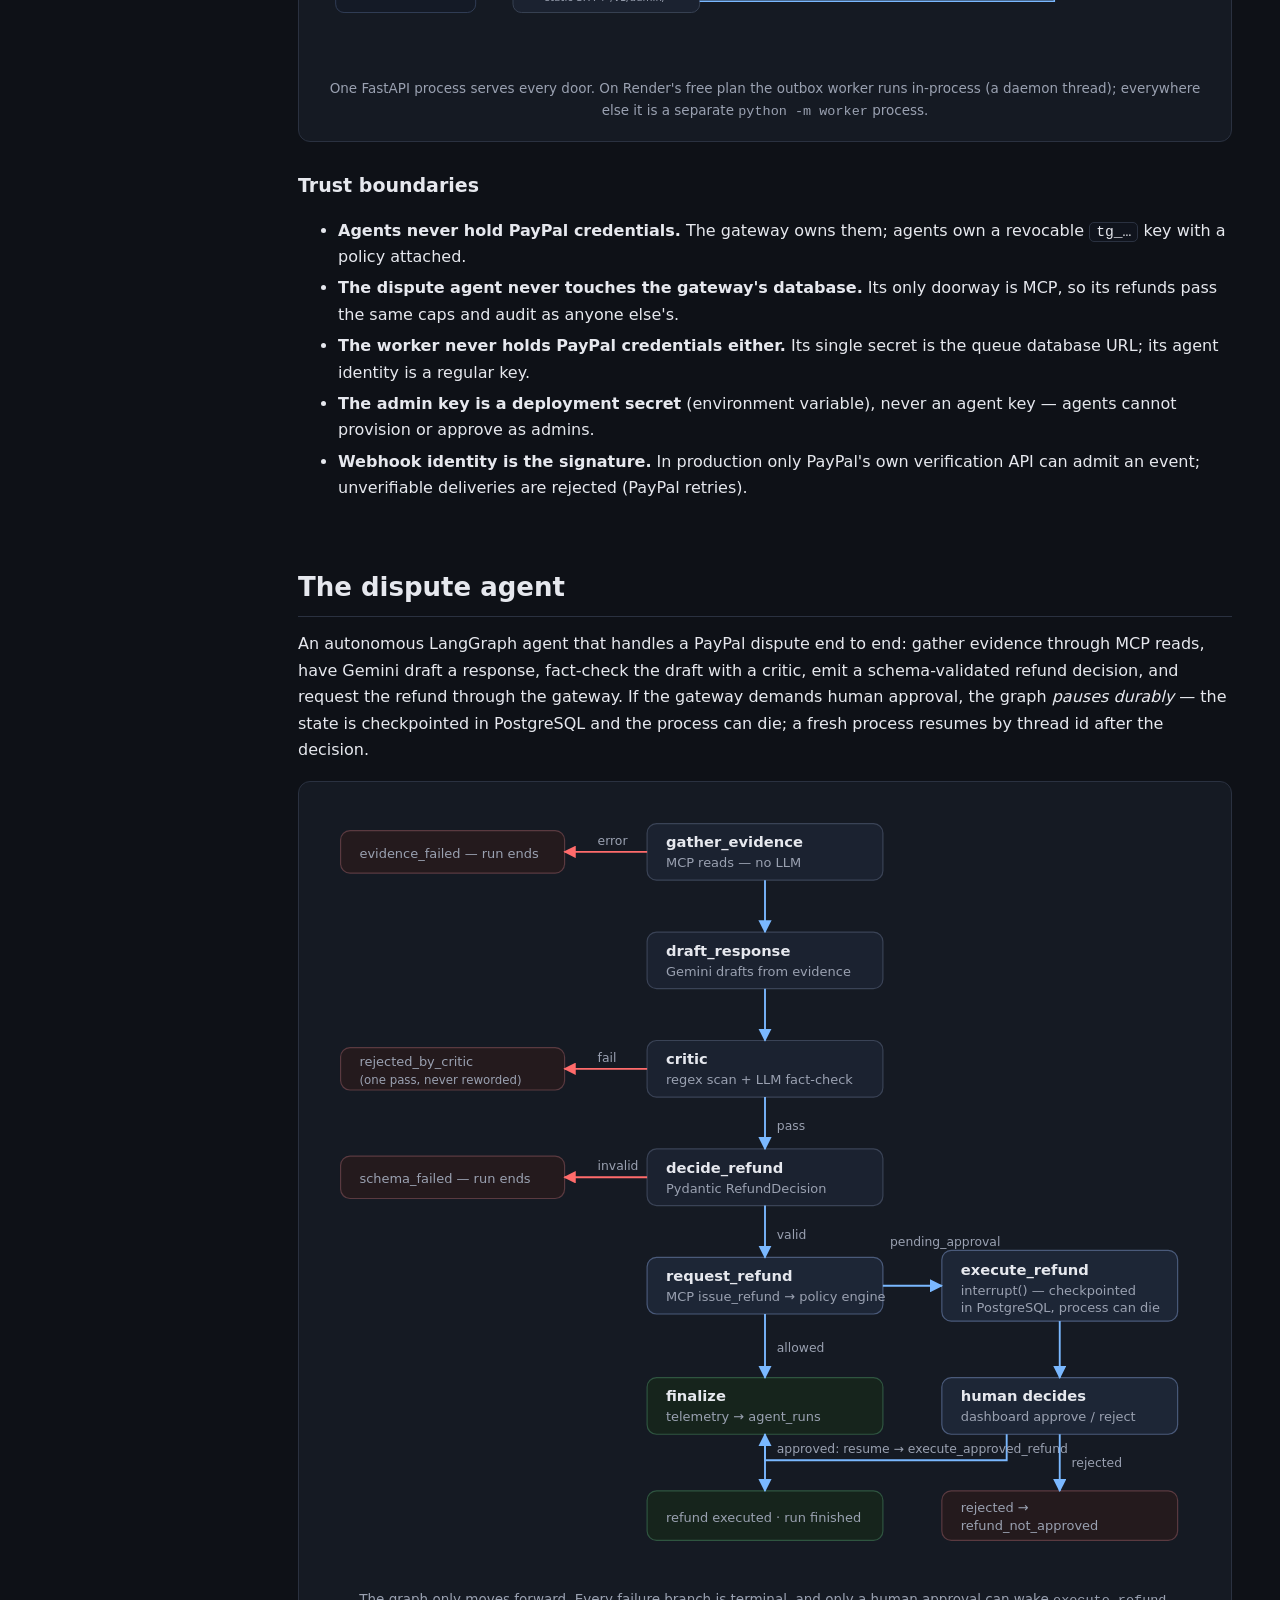
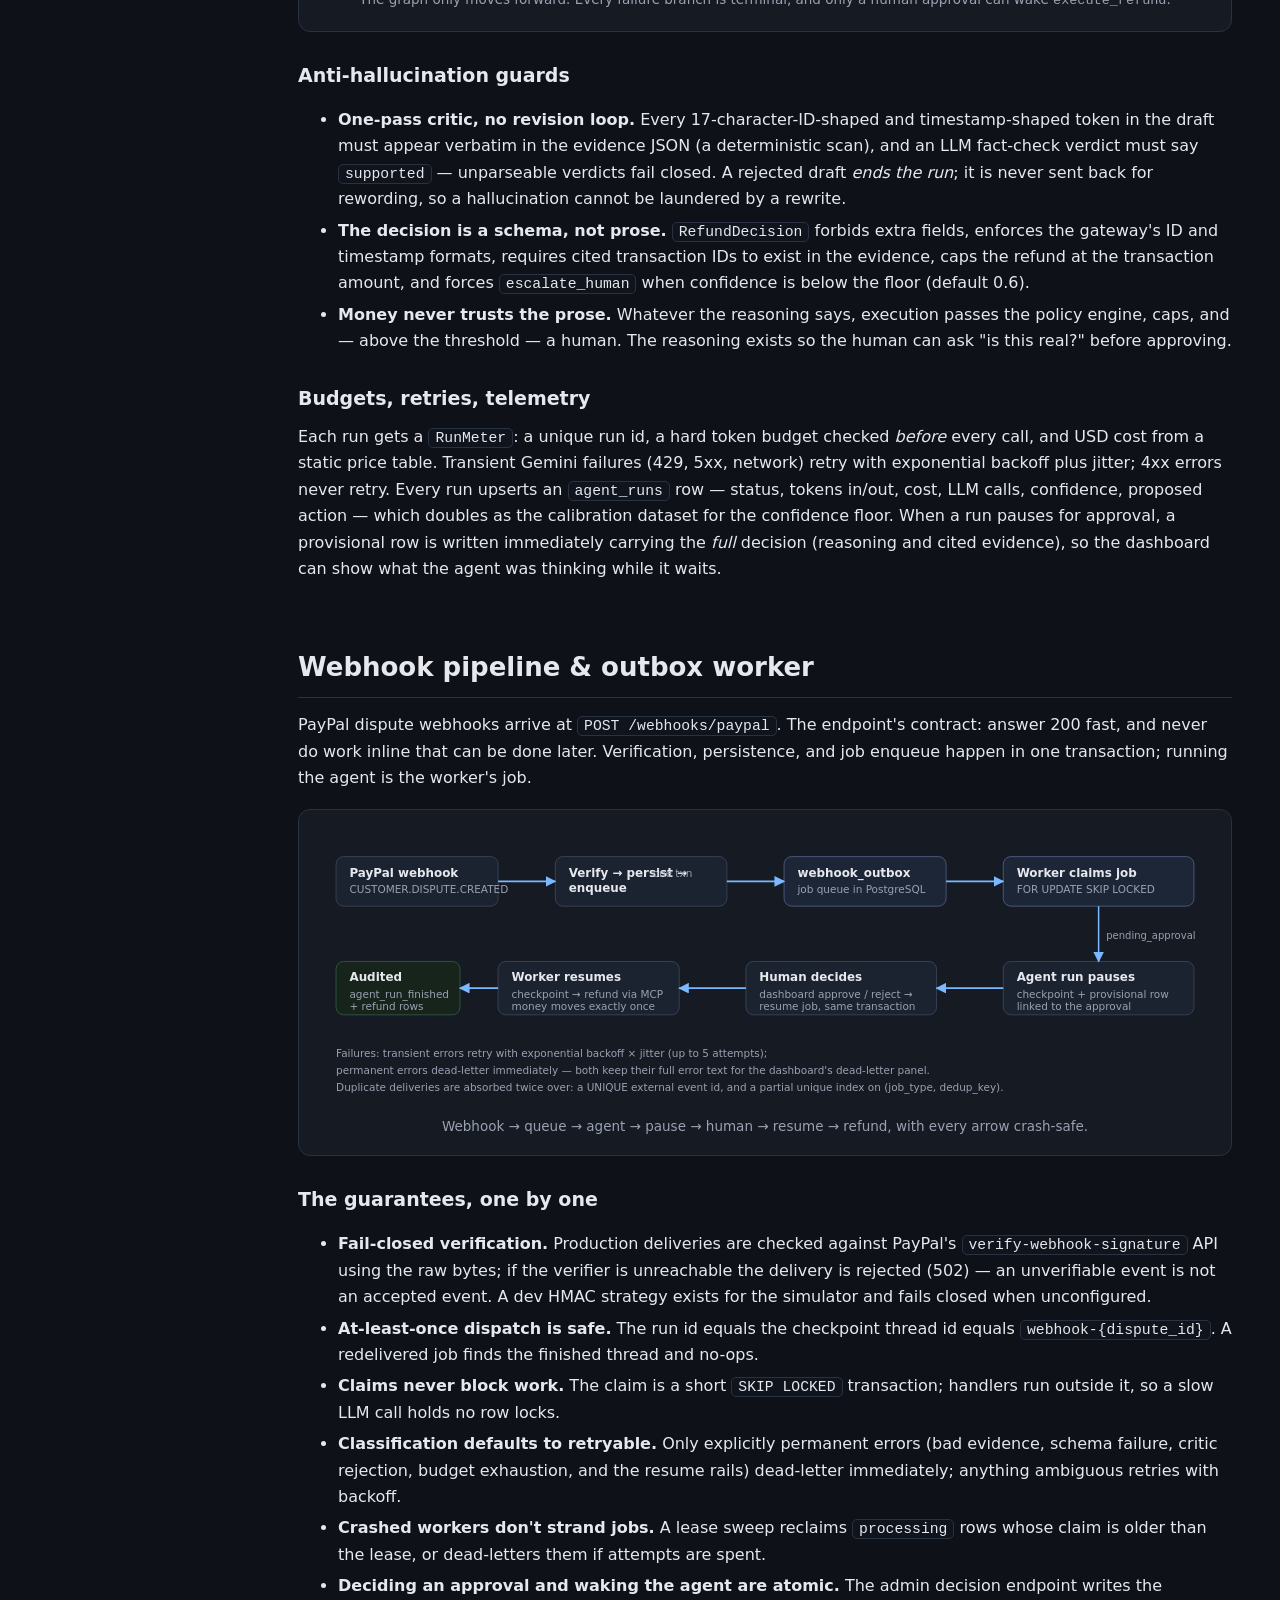
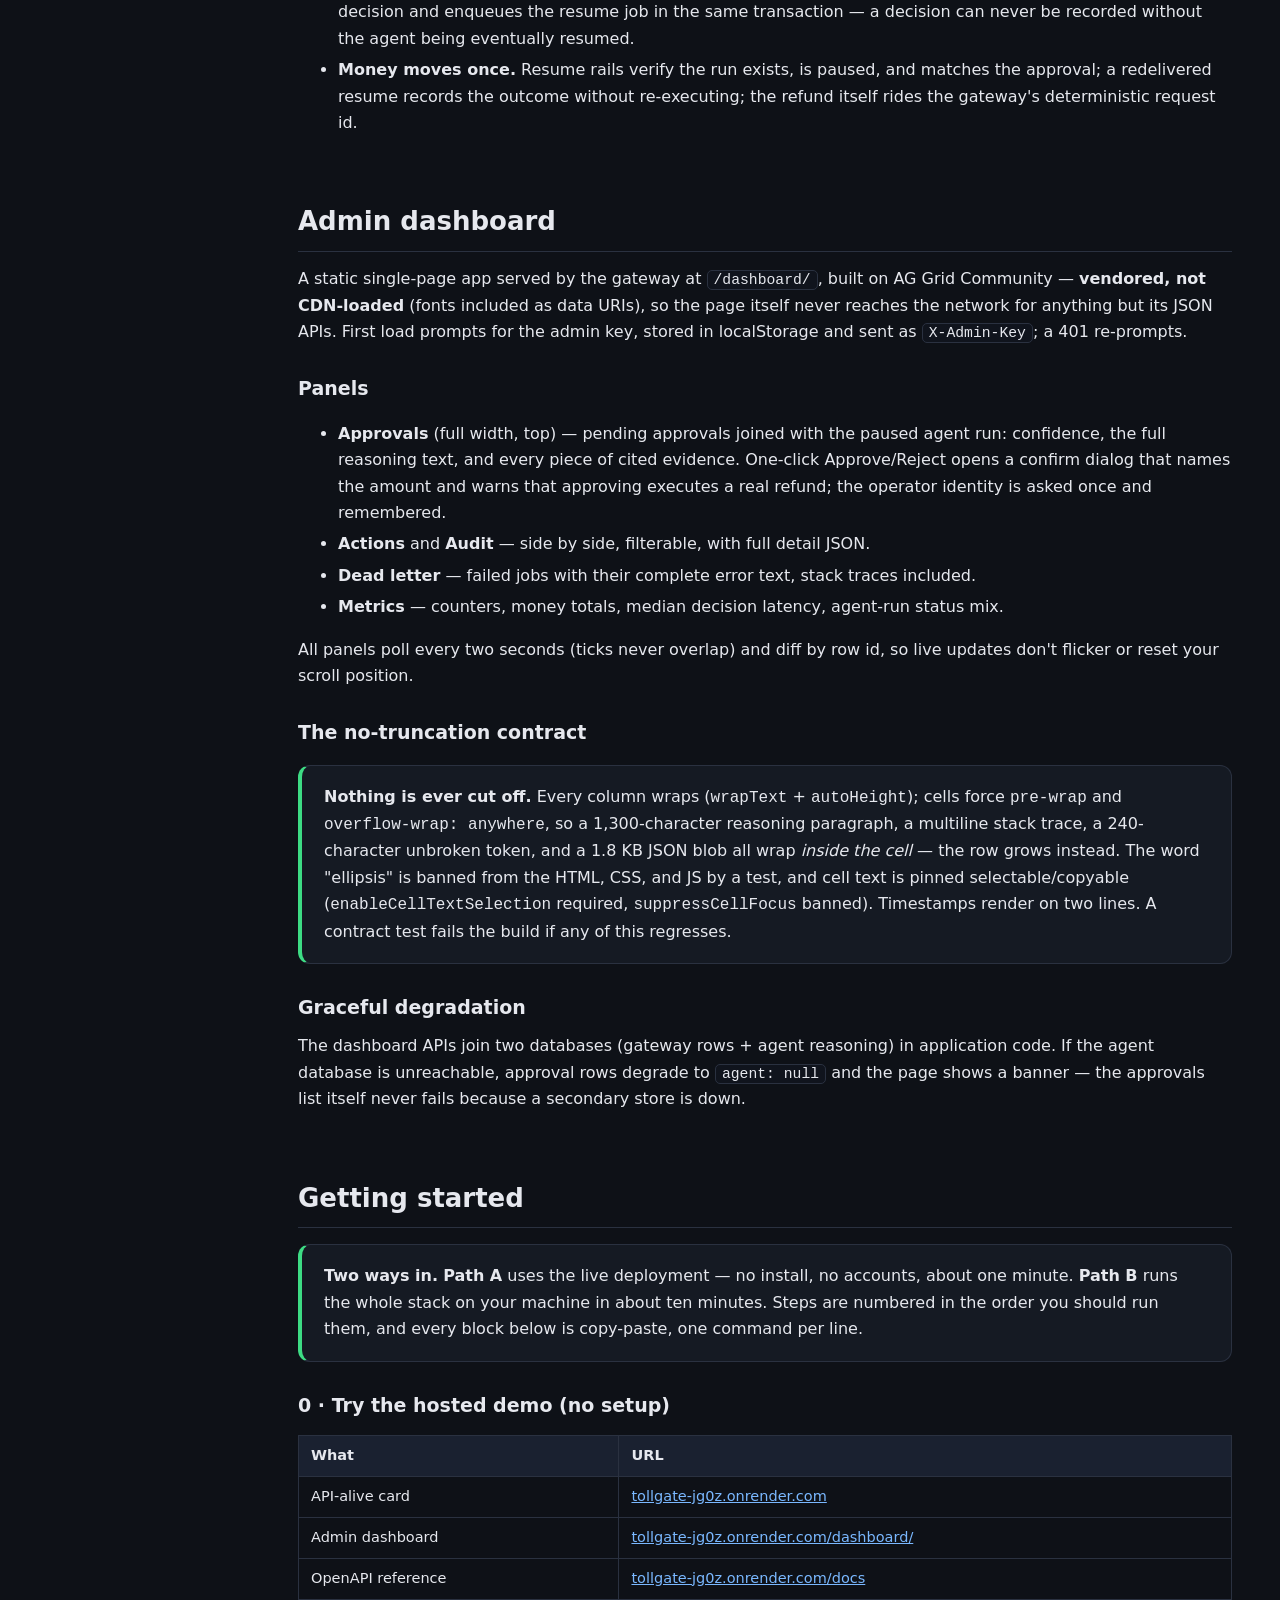
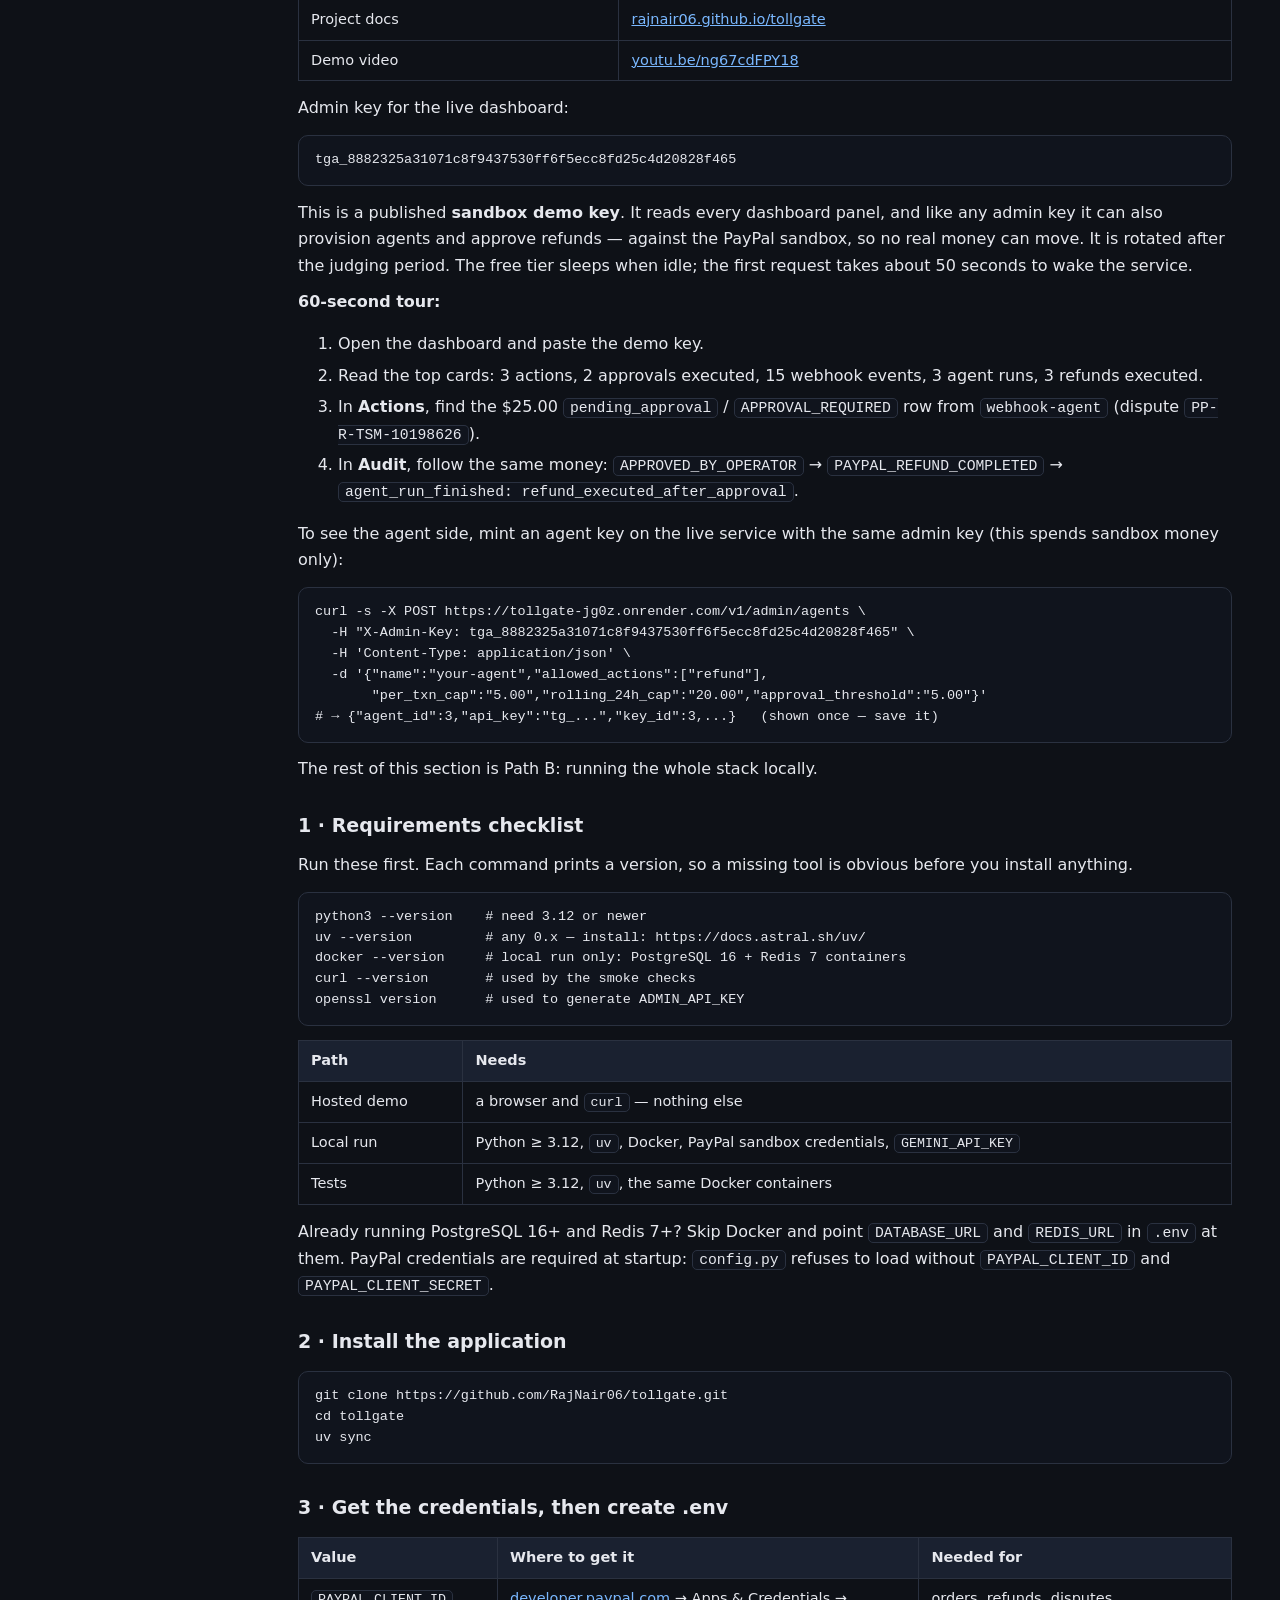
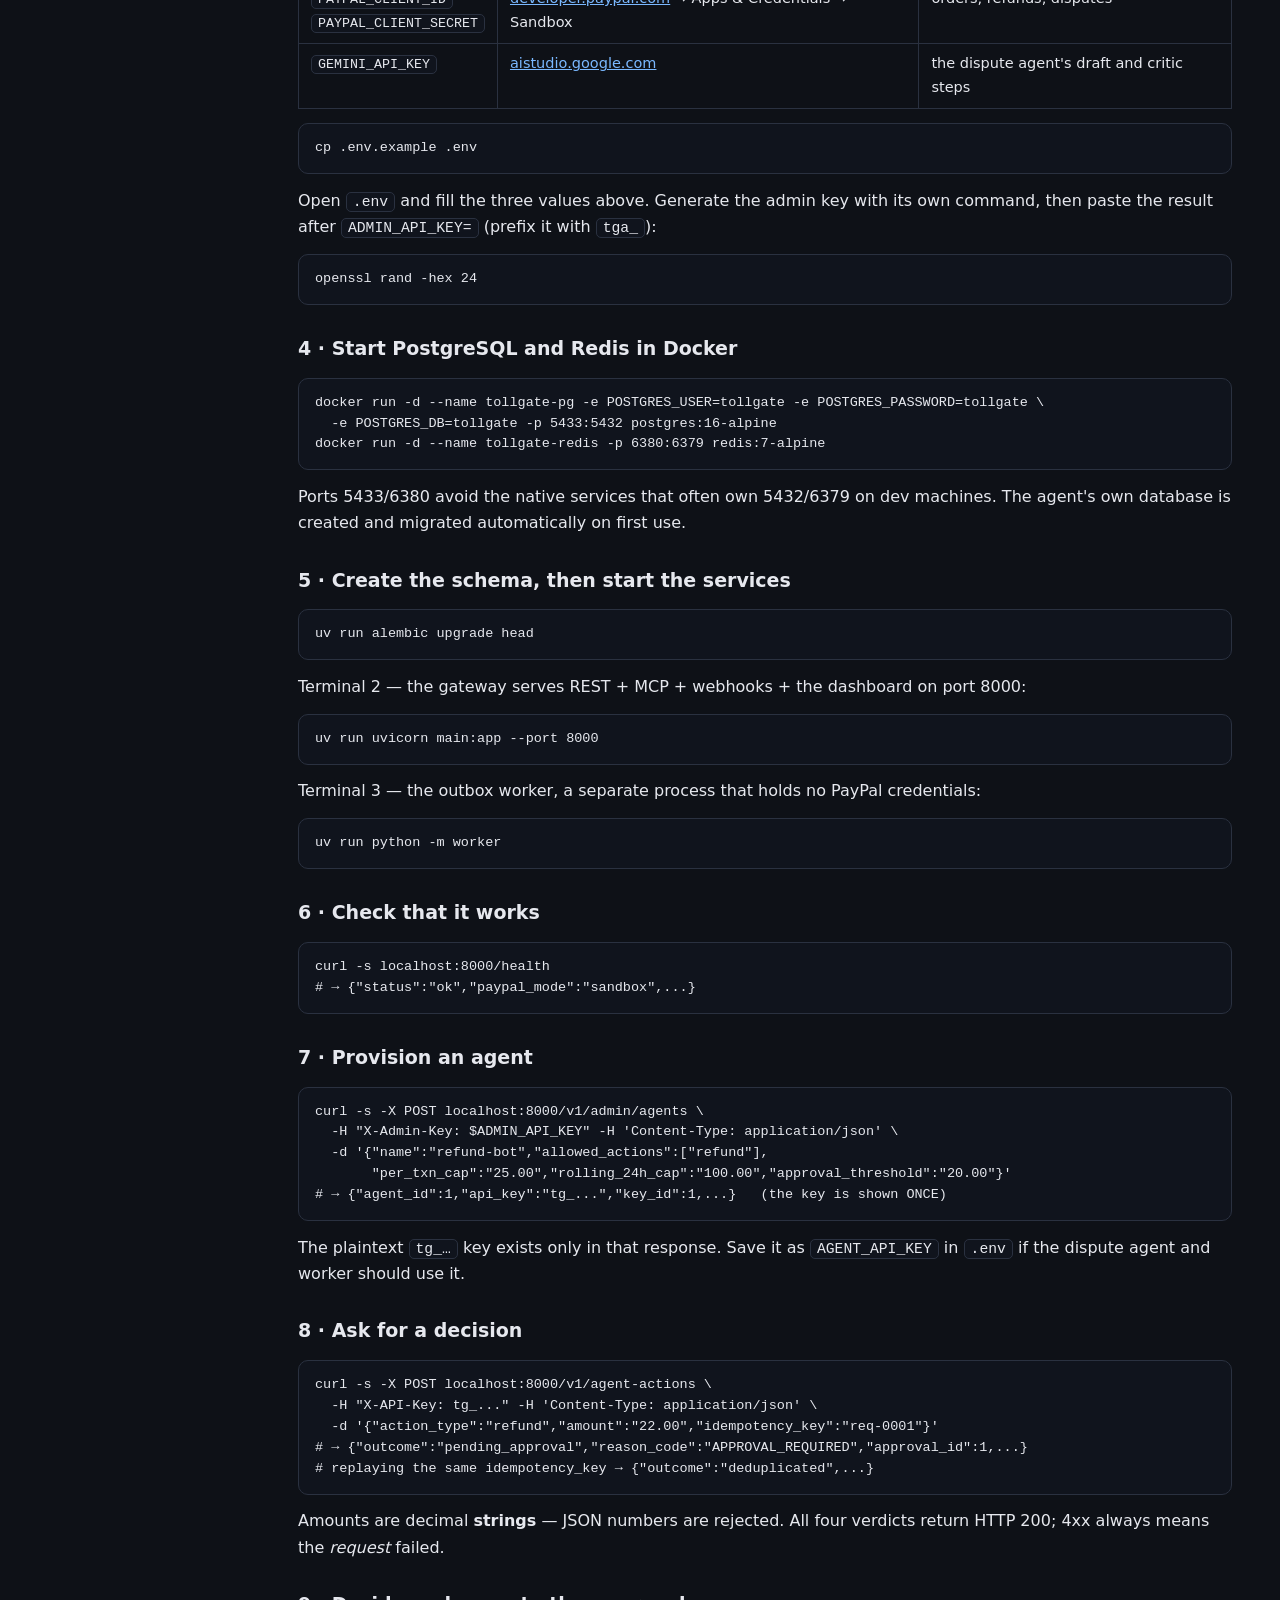
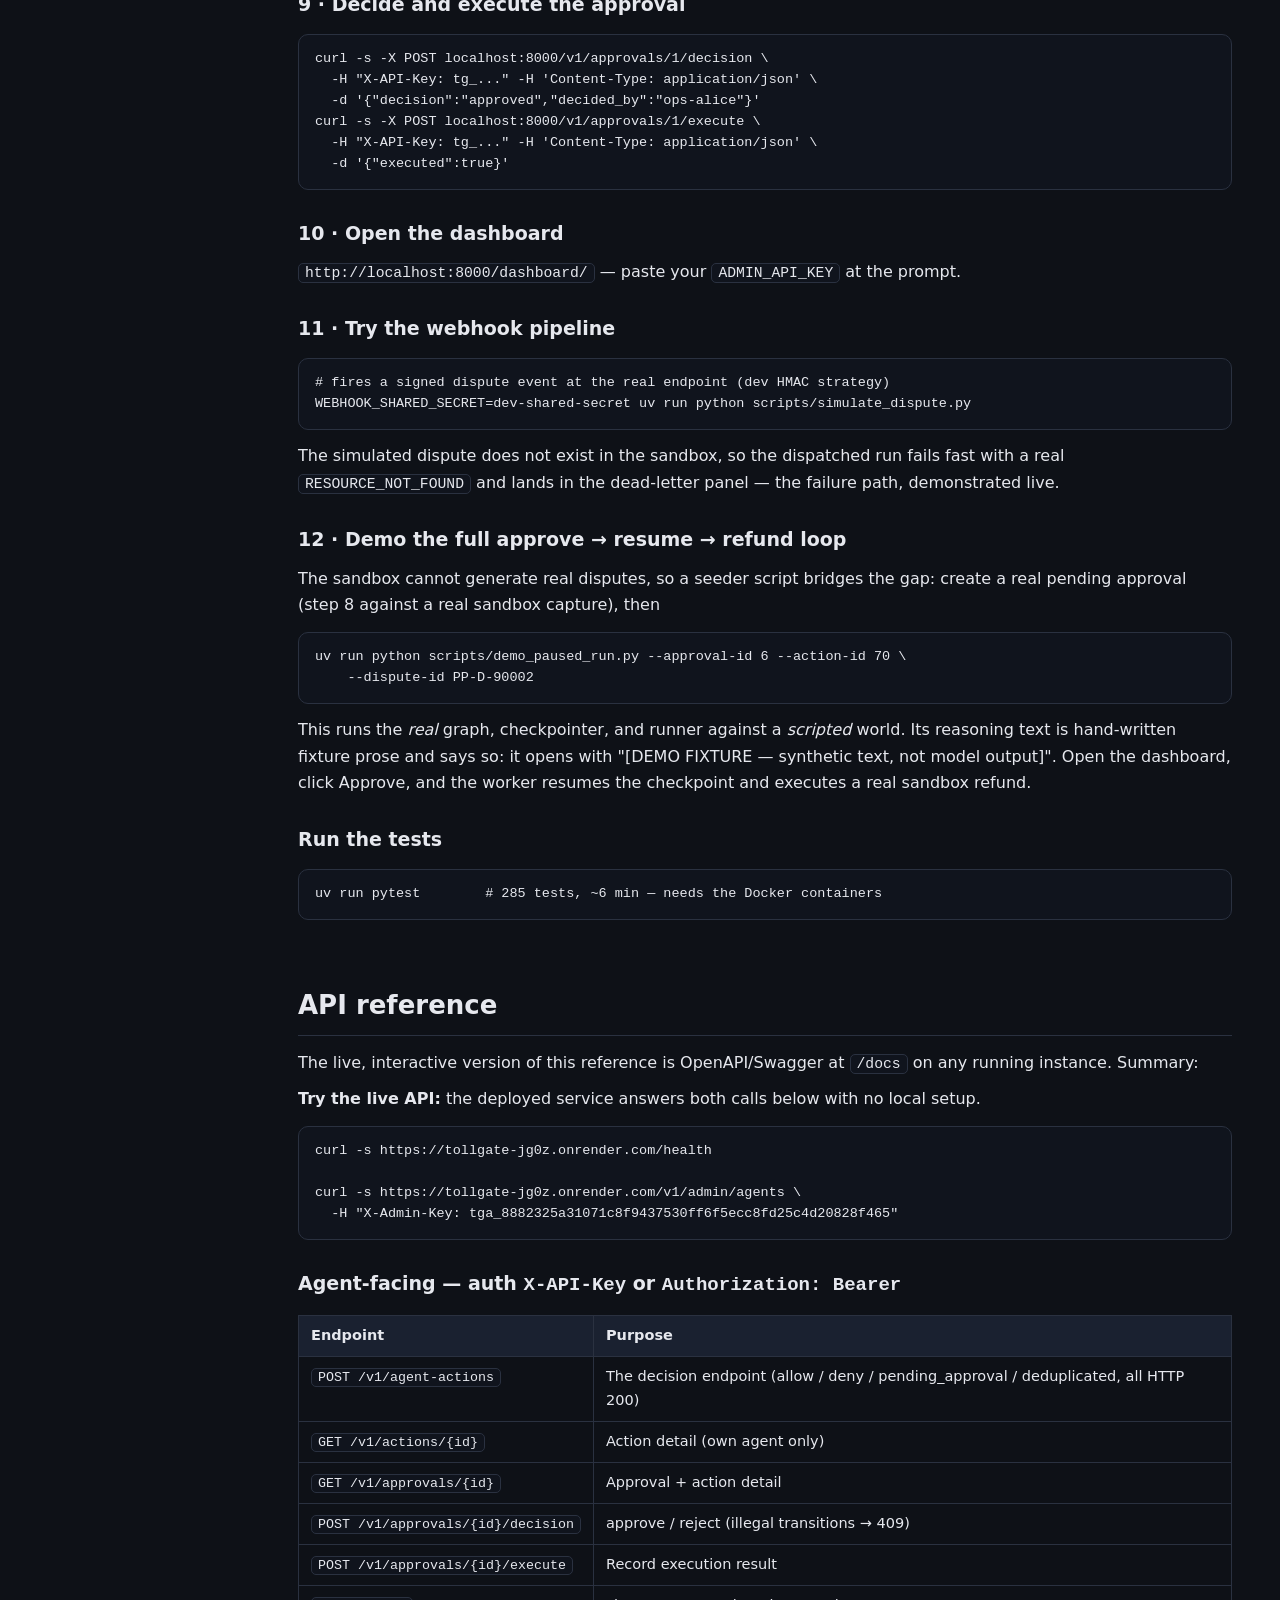
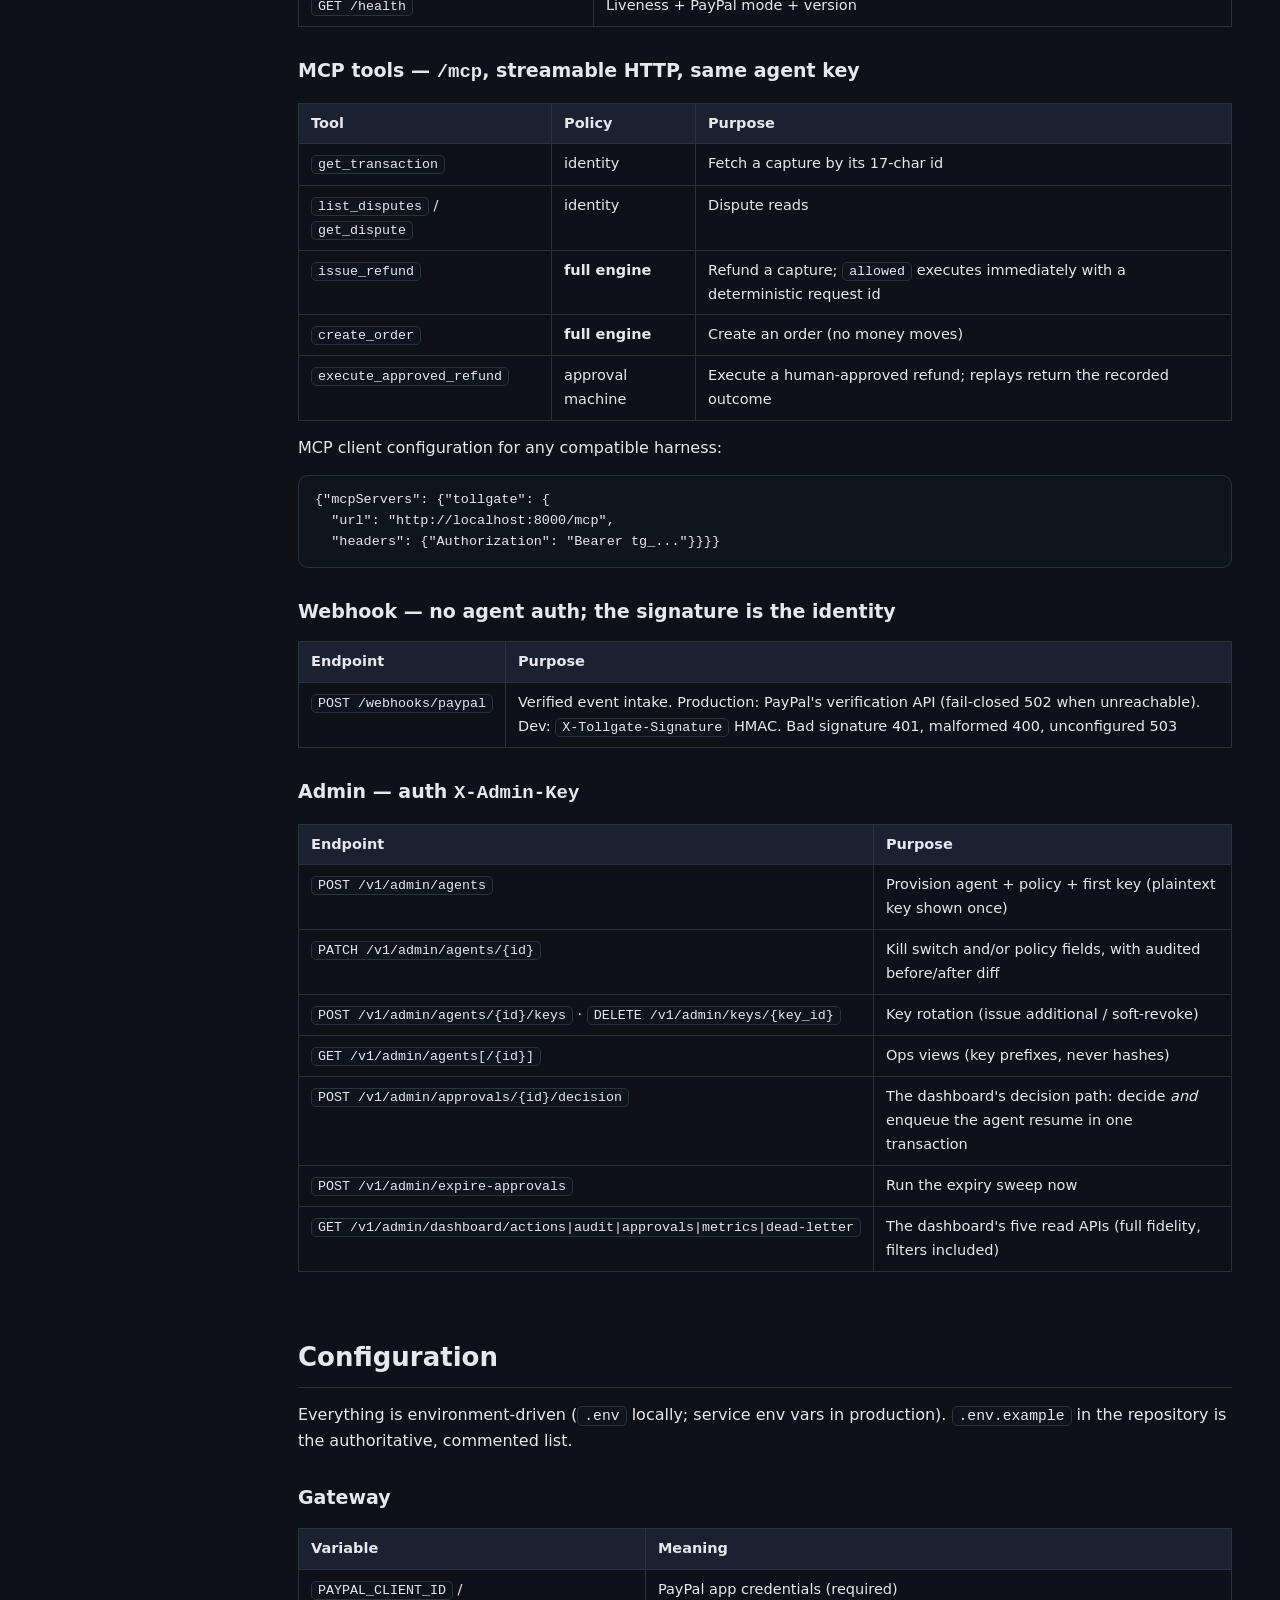
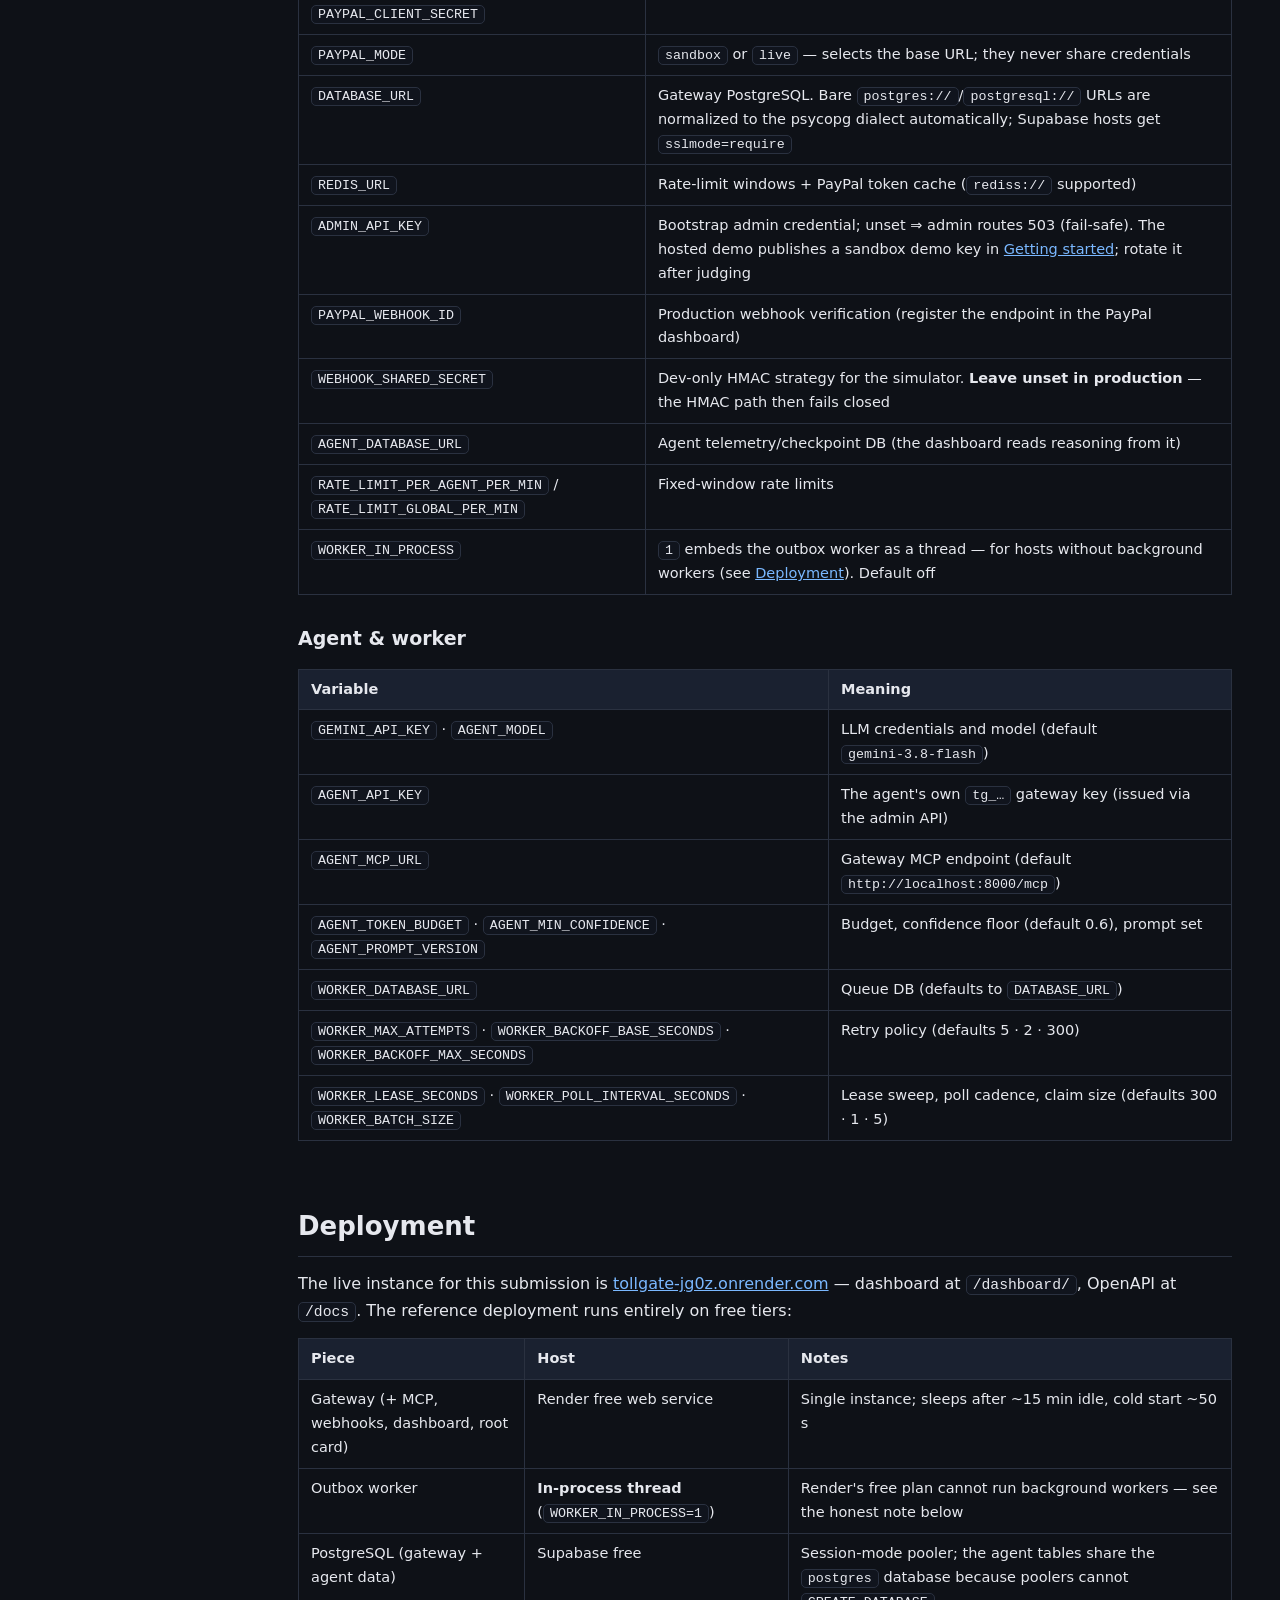
==== commit 813d2979: "docs: lead with the live demo + demo admin key, order setup steps, and name the sponsor tools" ====
--- a/docs/index.html
+++ b/docs/index.html
@@ -141,8 +141,18 @@
     <span class="badge"><b>MCP</b> server for agents</span>
     <span class="badge"><b>LangGraph + Gemini</b> dispute agent</span>
     <span class="badge"><b>PostgreSQL + Redis</b> state</span>
+    <span class="badge"><b>AG Grid</b> dashboard</span>
+    <span class="badge"><b>Render</b> free tier</span>
     <span class="badge"><b>285 tests</b> against real databases</span>
     <span class="badge"><b>MIT</b> licensed</span>
+  </div>
+
+  <div class="card good">
+    <b>Live, right now.</b> Nothing to install:
+    <a href="https://tollgate-jg0z.onrender.com/dashboard/">open the dashboard</a>
+    and paste the demo admin key from
+    <a href="#getting-started">Getting started</a>. The free tier sleeps when
+    idle, so the first load can take about 50&nbsp;seconds.
   </div>
 
   <h3>The problem</h3>
@@ -172,7 +182,7 @@
     <li><b>MCP server</b> — the same gateway exposed to agents as Model Context Protocol tools over streamable HTTP at <code>/mcp</code>. Money-moving tools run the full policy engine first.</li>
     <li><b>Dispute agent</b> — an autonomous LangGraph agent that gathers evidence, drafts a response, fact-checks itself with a critic, and proposes a schema-validated refund. It talks to the gateway <em>only</em> through MCP, like any other agent.</li>
     <li><b>Webhook pipeline + outbox worker</b> — PayPal dispute webhooks are verified, persisted, and enqueued in one transaction; a worker claims jobs and runs (or resumes) the agent, with retries, backoff, and a dead-letter queue.</li>
-    <li><b>Admin dashboard</b> — a static, offline-capable single-page app at <code>/dashboard/</code>: live approvals with the agent's reasoning and cited evidence, one-click approve/reject, actions, audit feed, metrics, and dead letters. Nothing is ever truncated.</li>
+    <li><b>Admin dashboard</b> — a static, offline-capable single-page app at <code>/dashboard/</code>, built on vendored AG Grid Community: live approvals with the agent's reasoning and cited evidence, one-click approve/reject, actions, audit feed, metrics, and dead letters. Nothing is ever truncated.</li>
   </ul>
 
   <div class="card note">
@@ -627,15 +637,88 @@
 <section id="getting-started">
   <h2>Getting started</h2>
 
-  <h3>Prerequisites</h3>
-  <ul class="tight">
-    <li>Python ≥ 3.12 and <a href="https://docs.astral.sh/uv/">uv</a></li>
-    <li>Docker (PostgreSQL 16 + Redis 7) for local state</li>
-    <li>PayPal sandbox credentials from <a href="https://developer.paypal.com">developer.paypal.com</a></li>
-    <li>A Gemini API key for the dispute agent</li>
-  </ul>
-
-  <h3>1 · Infrastructure</h3>
+  <div class="card good">
+    <b>Two ways in.</b> <b>Path A</b> uses the live deployment — no install, no
+    accounts, about one minute. <b>Path B</b> runs the whole stack on your
+    machine in about ten minutes. Steps are numbered in the order you should
+    run them, and every block below is copy-paste, one command per line.
+  </div>
+
+  <h3>0 · Try the hosted demo (no setup)</h3>
+  <table>
+    <tr><th>What</th><th>URL</th></tr>
+    <tr><td>API-alive card</td><td><a href="https://tollgate-jg0z.onrender.com/">tollgate-jg0z.onrender.com</a></td></tr>
+    <tr><td>Admin dashboard</td><td><a href="https://tollgate-jg0z.onrender.com/dashboard/">tollgate-jg0z.onrender.com/dashboard/</a></td></tr>
+    <tr><td>OpenAPI reference</td><td><a href="https://tollgate-jg0z.onrender.com/docs">tollgate-jg0z.onrender.com/docs</a></td></tr>
+    <tr><td>Project docs</td><td><a href="https://rajnair06.github.io/tollgate/">rajnair06.github.io/tollgate</a></td></tr>
+    <tr><td>Demo video</td><td><a href="https://youtu.be/ng67cdFPY18">youtu.be/ng67cdFPY18</a></td></tr>
+  </table>
+
+  <p>Admin key for the live dashboard:</p>
+<pre><code>tga_8882325a31071c8f9437530ff6f5ecc8fd25c4d20828f465</code></pre>
+  <p>This is a published <b>sandbox demo key</b>. It reads every dashboard
+  panel, and like any admin key it can also provision agents and approve
+  refunds — against the PayPal sandbox, so no real money can move. It is
+  rotated after the judging period. The free tier sleeps when idle; the first
+  request takes about 50&nbsp;seconds to wake the service.</p>
+
+  <p><b>60-second tour:</b></p>
+  <ol class="tight">
+    <li>Open the dashboard and paste the demo key.</li>
+    <li>Read the top cards: 3 actions, 2 approvals executed, 15 webhook events, 3 agent runs, 3 refunds executed.</li>
+    <li>In <b>Actions</b>, find the $25.00 <code>pending_approval</code> / <code>APPROVAL_REQUIRED</code> row from <code>webhook-agent</code> (dispute <code>PP-R-TSM-10198626</code>).</li>
+    <li>In <b>Audit</b>, follow the same money: <code>APPROVED_BY_OPERATOR</code> → <code>PAYPAL_REFUND_COMPLETED</code> → <code>agent_run_finished: refund_executed_after_approval</code>.</li>
+  </ol>
+
+  <p>To see the agent side, mint an agent key on the live service with the same
+  admin key (this spends sandbox money only):</p>
+<pre><code>curl -s -X POST https://tollgate-jg0z.onrender.com/v1/admin/agents \
+  -H "X-Admin-Key: tga_8882325a31071c8f9437530ff6f5ecc8fd25c4d20828f465" \
+  -H 'Content-Type: application/json' \
+  -d '{"name":"your-agent","allowed_actions":["refund"],
+       "per_txn_cap":"5.00","rolling_24h_cap":"20.00","approval_threshold":"5.00"}'
+# → {"agent_id":3,"api_key":"tg_...","key_id":3,...}   (shown once — save it)</code></pre>
+
+  <p>The rest of this section is Path B: running the whole stack locally.</p>
+
+  <h3>1 · Requirements checklist</h3>
+  <p>Run these first. Each command prints a version, so a missing tool is
+  obvious before you install anything.</p>
+<pre><code>python3 --version    # need 3.12 or newer
+uv --version         # any 0.x — install: https://docs.astral.sh/uv/
+docker --version     # local run only: PostgreSQL 16 + Redis 7 containers
+curl --version       # used by the smoke checks
+openssl version      # used to generate ADMIN_API_KEY</code></pre>
+  <table>
+    <tr><th>Path</th><th>Needs</th></tr>
+    <tr><td>Hosted demo</td><td>a browser and <code>curl</code> — nothing else</td></tr>
+    <tr><td>Local run</td><td>Python ≥ 3.12, <code>uv</code>, Docker, PayPal sandbox credentials, <code>GEMINI_API_KEY</code></td></tr>
+    <tr><td>Tests</td><td>Python ≥ 3.12, <code>uv</code>, the same Docker containers</td></tr>
+  </table>
+  <p>Already running PostgreSQL 16+ and Redis 7+? Skip Docker and point
+  <code>DATABASE_URL</code> and <code>REDIS_URL</code> in <code>.env</code> at
+  them. PayPal credentials are required at startup: <code>config.py</code>
+  refuses to load without <code>PAYPAL_CLIENT_ID</code> and
+  <code>PAYPAL_CLIENT_SECRET</code>.</p>
+
+  <h3>2 · Install the application</h3>
+<pre><code>git clone https://github.com/RajNair06/tollgate.git
+cd tollgate
+uv sync</code></pre>
+
+  <h3>3 · Get the credentials, then create .env</h3>
+  <table>
+    <tr><th>Value</th><th>Where to get it</th><th>Needed for</th></tr>
+    <tr><td><code>PAYPAL_CLIENT_ID</code><br><code>PAYPAL_CLIENT_SECRET</code></td><td><a href="https://developer.paypal.com">developer.paypal.com</a> → Apps &amp; Credentials → Sandbox</td><td>orders, refunds, disputes</td></tr>
+    <tr><td><code>GEMINI_API_KEY</code></td><td><a href="https://aistudio.google.com">aistudio.google.com</a></td><td>the dispute agent's draft and critic steps</td></tr>
+  </table>
+<pre><code>cp .env.example .env</code></pre>
+  <p>Open <code>.env</code> and fill the three values above. Generate the admin
+  key with its own command, then paste the result after
+  <code>ADMIN_API_KEY=</code> (prefix it with <code>tga_</code>):</p>
+<pre><code>openssl rand -hex 24</code></pre>
+
+  <h3>4 · Start PostgreSQL and Redis in Docker</h3>
 <pre><code>docker run -d --name tollgate-pg -e POSTGRES_USER=tollgate -e POSTGRES_PASSWORD=tollgate \
   -e POSTGRES_DB=tollgate -p 5433:5432 postgres:16-alpine
 docker run -d --name tollgate-redis -p 6380:6379 redis:7-alpine</code></pre>
@@ -643,23 +726,30 @@
   machines. The agent's own database is created and migrated automatically on
   first use.</p>
 
-  <h3>2 · Application</h3>
-<pre><code>git clone https://github.com/RajNair06/tollgate.git
-cd tollgate
-uv sync
-cp .env.example .env    # fill PayPal creds; ADMIN_API_KEY: tga_$(openssl rand -hex 24)
-uv run alembic upgrade head
-uv run uvicorn main:app --port 8000     # terminal 1: gateway + MCP + webhooks + dashboard
-uv run python -m worker                 # terminal 2: outbox worker</code></pre>
-
-  <h3>3 · Provision an agent</h3>
+  <h3>5 · Create the schema, then start the services</h3>
+<pre><code>uv run alembic upgrade head</code></pre>
+  <p>Terminal 2 — the gateway serves REST + MCP + webhooks + the dashboard on
+  port 8000:</p>
+<pre><code>uv run uvicorn main:app --port 8000</code></pre>
+  <p>Terminal 3 — the outbox worker, a separate process that holds no PayPal
+  credentials:</p>
+<pre><code>uv run python -m worker</code></pre>
+
+  <h3>6 · Check that it works</h3>
+<pre><code>curl -s localhost:8000/health
+# → {"status":"ok","paypal_mode":"sandbox",...}</code></pre>
+
+  <h3>7 · Provision an agent</h3>
 <pre><code>curl -s -X POST localhost:8000/v1/admin/agents \
   -H "X-Admin-Key: $ADMIN_API_KEY" -H 'Content-Type: application/json' \
   -d '{"name":"refund-bot","allowed_actions":["refund"],
        "per_txn_cap":"25.00","rolling_24h_cap":"100.00","approval_threshold":"20.00"}'
 # → {"agent_id":1,"api_key":"tg_...","key_id":1,...}   (the key is shown ONCE)</code></pre>
-
-  <h3>4 · Ask for a decision</h3>
+  <p>The plaintext <code>tg_…</code> key exists only in that response. Save it
+  as <code>AGENT_API_KEY</code> in <code>.env</code> if the dispute agent and
+  worker should use it.</p>
+
+  <h3>8 · Ask for a decision</h3>
 <pre><code>curl -s -X POST localhost:8000/v1/agent-actions \
   -H "X-API-Key: tg_..." -H 'Content-Type: application/json' \
   -d '{"action_type":"refund","amount":"22.00","idempotency_key":"req-0001"}'
@@ -668,16 +758,28 @@
   <p>Amounts are decimal <b>strings</b> — JSON numbers are rejected. All four
   verdicts return HTTP 200; 4xx always means the <em>request</em> failed.</p>
 
-  <h3>5 · Try the webhook pipeline</h3>
+  <h3>9 · Decide and execute the approval</h3>
+<pre><code>curl -s -X POST localhost:8000/v1/approvals/1/decision \
+  -H "X-API-Key: tg_..." -H 'Content-Type: application/json' \
+  -d '{"decision":"approved","decided_by":"ops-alice"}'
+curl -s -X POST localhost:8000/v1/approvals/1/execute \
+  -H "X-API-Key: tg_..." -H 'Content-Type: application/json' \
+  -d '{"executed":true}'</code></pre>
+
+  <h3>10 · Open the dashboard</h3>
+  <p><code>http://localhost:8000/dashboard/</code> — paste your
+  <code>ADMIN_API_KEY</code> at the prompt.</p>
+
+  <h3>11 · Try the webhook pipeline</h3>
 <pre><code># fires a signed dispute event at the real endpoint (dev HMAC strategy)
 WEBHOOK_SHARED_SECRET=dev-shared-secret uv run python scripts/simulate_dispute.py</code></pre>
   <p>The simulated dispute does not exist in the sandbox, so the dispatched run
   fails fast with a real <code>RESOURCE_NOT_FOUND</code> and lands in the
   dead-letter panel — the failure path, demonstrated live.</p>
 
-  <h3>6 · Demo the full approve → resume → refund loop</h3>
+  <h3>12 · Demo the full approve → resume → refund loop</h3>
   <p>The sandbox cannot generate real disputes, so a seeder script bridges the
-  gap: create a real pending approval (step 4 against a real sandbox capture),
+  gap: create a real pending approval (step 8 against a real sandbox capture),
   then</p>
 <pre><code>uv run python scripts/demo_paused_run.py --approval-id 6 --action-id 70 \
     --dispute-id PP-D-90002</code></pre>
@@ -687,23 +789,23 @@
   Open the dashboard, click Approve, and the worker resumes the checkpoint and
   executes a real sandbox refund.</p>
 
-  <h3>7 · Open the dashboard</h3>
-  <p><code>http://localhost:8000/dashboard/</code> — paste your
-  <code>ADMIN_API_KEY</code> at the prompt.</p>
-
   <h3>Run the tests</h3>
 <pre><code>uv run pytest        # 285 tests, ~6 min — needs the Docker containers</code></pre>
-  <p>Tests run against real PostgreSQL (serialization, unique indexes, CHECK
-  constraints, checkpointing, queue mechanics are database behavior, so mocks
-  would prove nothing). The PayPal client is tested offline via mock transport;
-  the MCP server is tested end-to-end over real streamable HTTP.</p>
 </section>
+
 
 <!-- ================================================================ -->
 <section id="api">
   <h2>API reference</h2>
   <p>The live, interactive version of this reference is OpenAPI/Swagger at
   <code>/docs</code> on any running instance. Summary:</p>
+
+  <p><b>Try the live API:</b> the deployed service answers both calls below
+  with no local setup.</p>
+<pre><code>curl -s https://tollgate-jg0z.onrender.com/health
+
+curl -s https://tollgate-jg0z.onrender.com/v1/admin/agents \
+  -H "X-Admin-Key: tga_8882325a31071c8f9437530ff6f5ecc8fd25c4d20828f465"</code></pre>
 
   <h3>Agent-facing — auth <code>X-API-Key</code> or <code>Authorization: Bearer</code></h3>
   <table>
@@ -763,7 +865,7 @@
     <tr><td><code>PAYPAL_MODE</code></td><td><code>sandbox</code> or <code>live</code> — selects the base URL; they never share credentials</td></tr>
     <tr><td><code>DATABASE_URL</code></td><td>Gateway PostgreSQL. Bare <code>postgres://</code>/<code>postgresql://</code> URLs are normalized to the psycopg dialect automatically; Supabase hosts get <code>sslmode=require</code></td></tr>
     <tr><td><code>REDIS_URL</code></td><td>Rate-limit windows + PayPal token cache (<code>rediss://</code> supported)</td></tr>
-    <tr><td><code>ADMIN_API_KEY</code></td><td>Bootstrap admin credential; unset ⇒ admin routes 503 (fail-safe)</td></tr>
+    <tr><td><code>ADMIN_API_KEY</code></td><td>Bootstrap admin credential; unset ⇒ admin routes 503 (fail-safe). The hosted demo publishes a sandbox demo key in <a href="#getting-started">Getting started</a>; rotate it after judging</td></tr>
     <tr><td><code>PAYPAL_WEBHOOK_ID</code></td><td>Production webhook verification (register the endpoint in the PayPal dashboard)</td></tr>
     <tr><td><code>WEBHOOK_SHARED_SECRET</code></td><td>Dev-only HMAC strategy for the simulator. <b>Leave unset in production</b> — the HMAC path then fails closed</td></tr>
     <tr><td><code>AGENT_DATABASE_URL</code></td><td>Agent telemetry/checkpoint DB (the dashboard reads reasoning from it)</td></tr>
@@ -787,7 +889,10 @@
 <!-- ================================================================ -->
 <section id="deployment">
   <h2>Deployment</h2>
-  <p>The reference deployment runs entirely on free tiers:</p>
+  <p>The live instance for this submission is
+  <a href="https://tollgate-jg0z.onrender.com/">tollgate-jg0z.onrender.com</a>
+  — dashboard at <code>/dashboard/</code>, OpenAPI at <code>/docs</code>. The
+  reference deployment runs entirely on free tiers:</p>
   <table>
     <tr><th>Piece</th><th>Host</th><th>Notes</th></tr>
     <tr><td>Gateway (+ MCP, webhooks, dashboard, root card)</td><td>Render free web service</td><td>Single instance; sleeps after ~15 min idle, cold start ~50 s</td></tr>
@@ -796,6 +901,17 @@
     <tr><td>Redis</td><td>Render Key Value (free)</td><td>Rate limits + PayPal token cache</td></tr>
     <tr><td>These docs</td><td>GitHub Pages</td><td>Static, independent of everything above</td></tr>
   </table>
+
+  <h3>Sponsor tools</h3>
+  <p>Two sponsor tools are used, and both are checkable in the repository:</p>
+  <table>
+    <tr><th>Tool</th><th>Where</th><th>What it does here</th></tr>
+    <tr><td><b>AG Grid</b> (Community 31.3.4)</td><td><code>dashboard/vendor/</code>, pinned by <code>tests/test_dashboard_static.py</code></td><td>drives the approvals, actions, audit, and dead-letter grids. Vendored with fonts as data URIs, so the dashboard runs with no network at all</td></tr>
+    <tr><td><b>Render</b></td><td><code>render.yaml</code>, live at <a href="https://tollgate-jg0z.onrender.com/">tollgate-jg0z.onrender.com</a></td><td>hosts the gateway, MCP server, webhook front door, dashboard, and the in-process worker; Render Key Value backs the rate-limit windows and the PayPal token cache</td></tr>
+  </table>
+  <p>No other tool from the sponsor list is used: there is no Postman
+  collection, no APIMatic SDK, and no Channel3, Bryntum, Zapier, Elastic,
+  KERNEL, or Astropods integration in this codebase.</p>
 
   <div class="card warn">
     <b>The in-process worker is a free-plan accommodation, not the recommended
